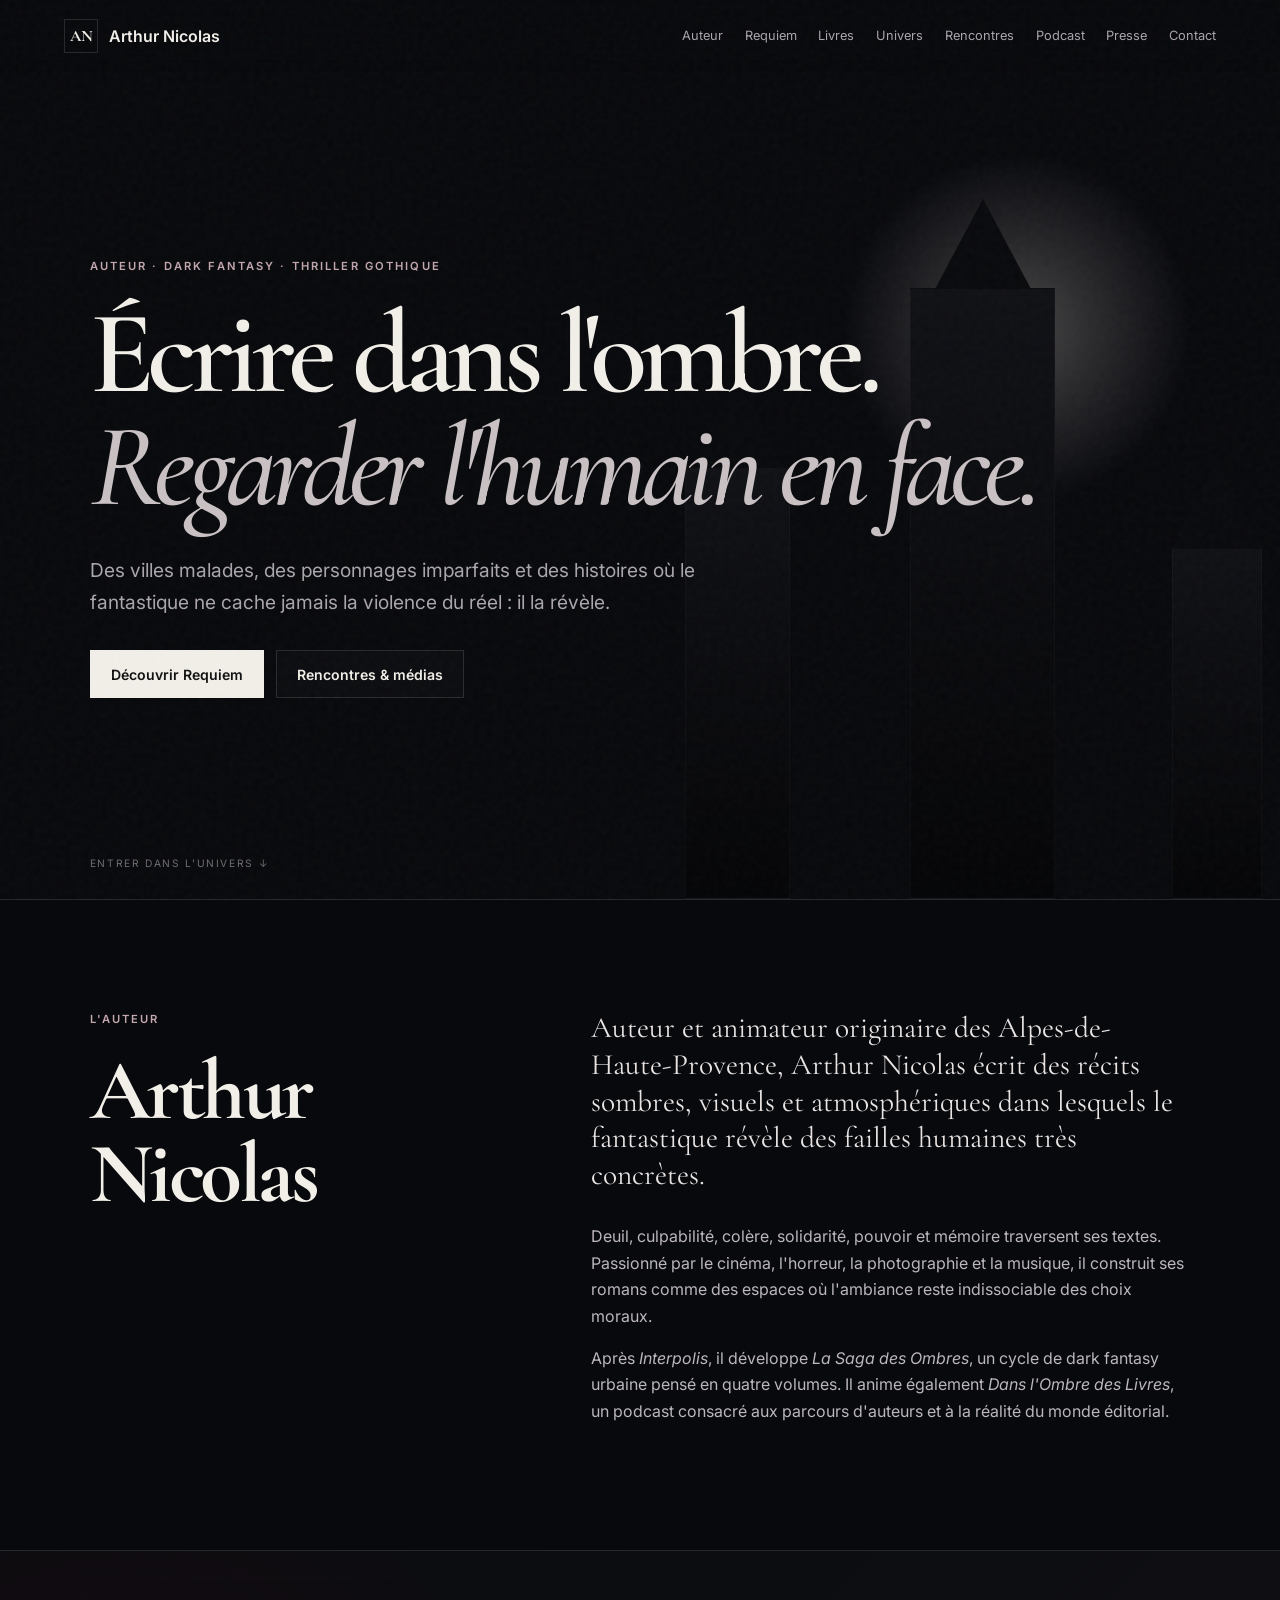
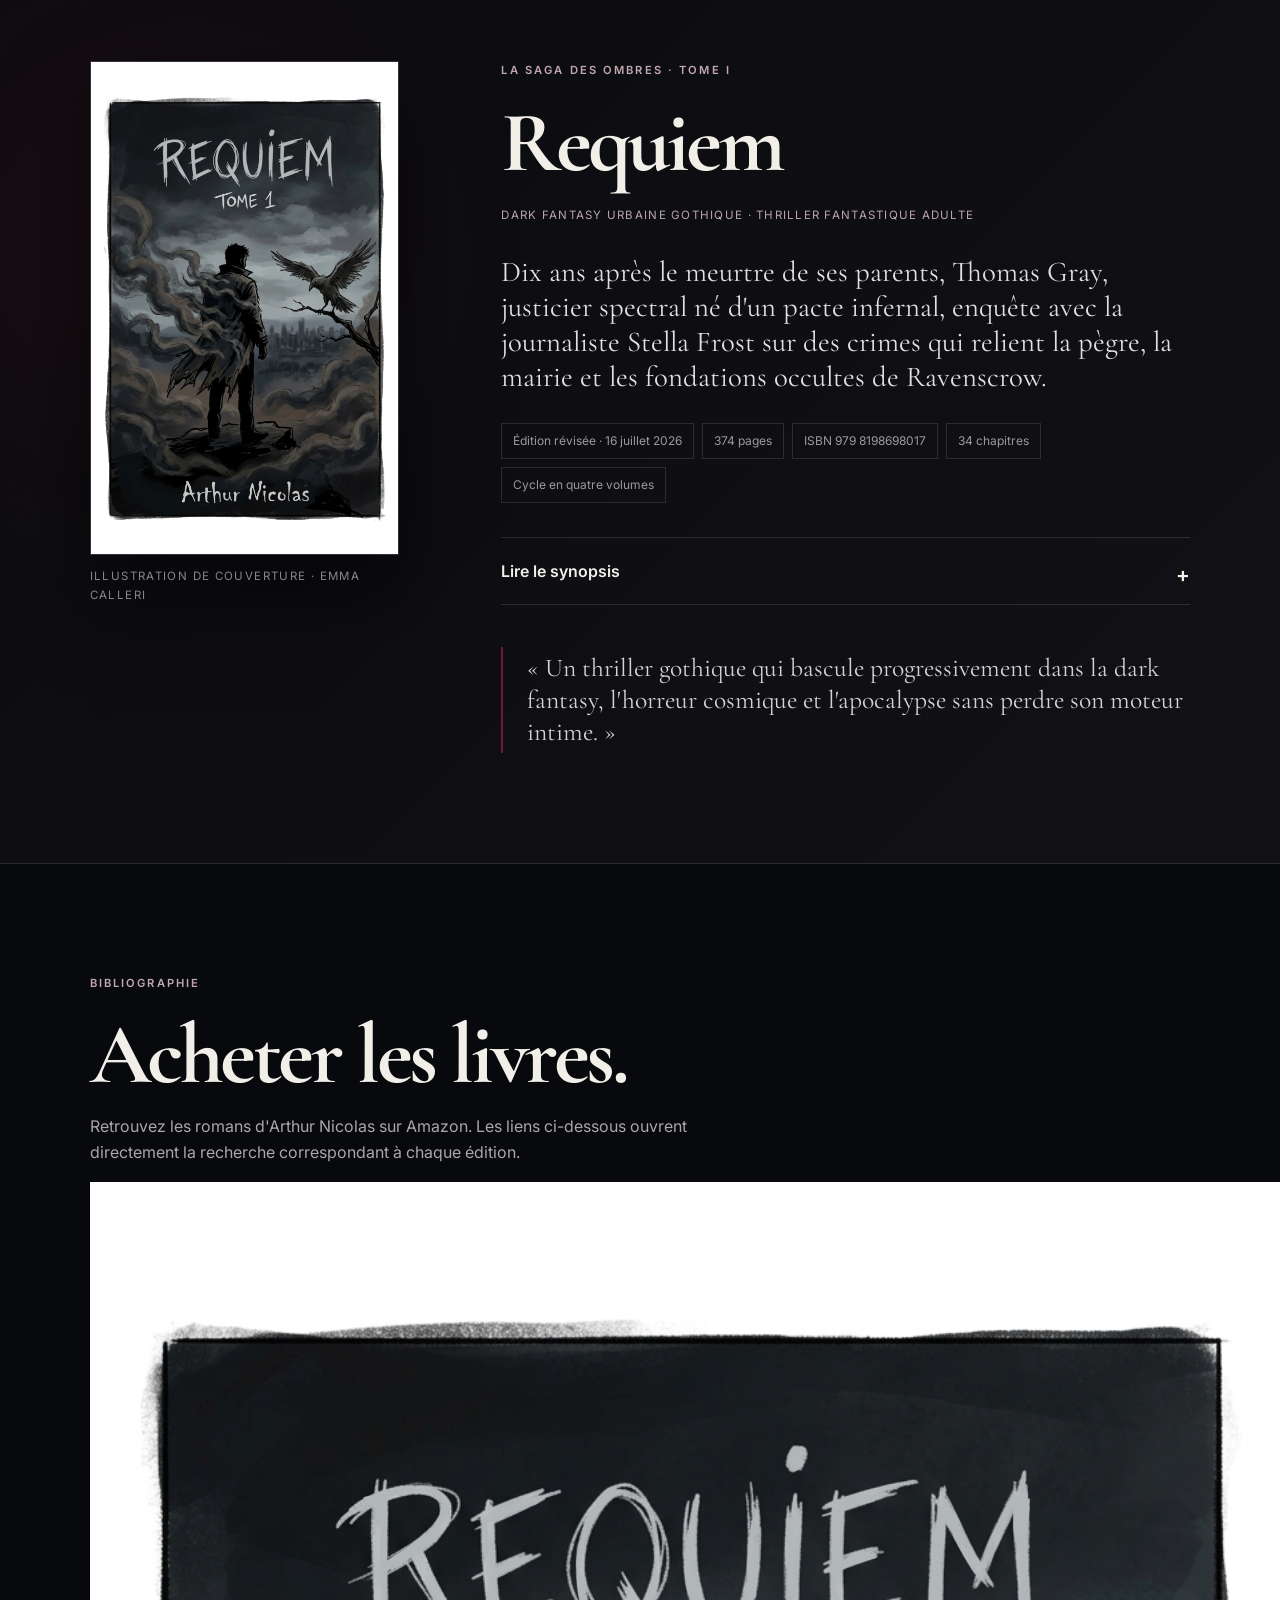
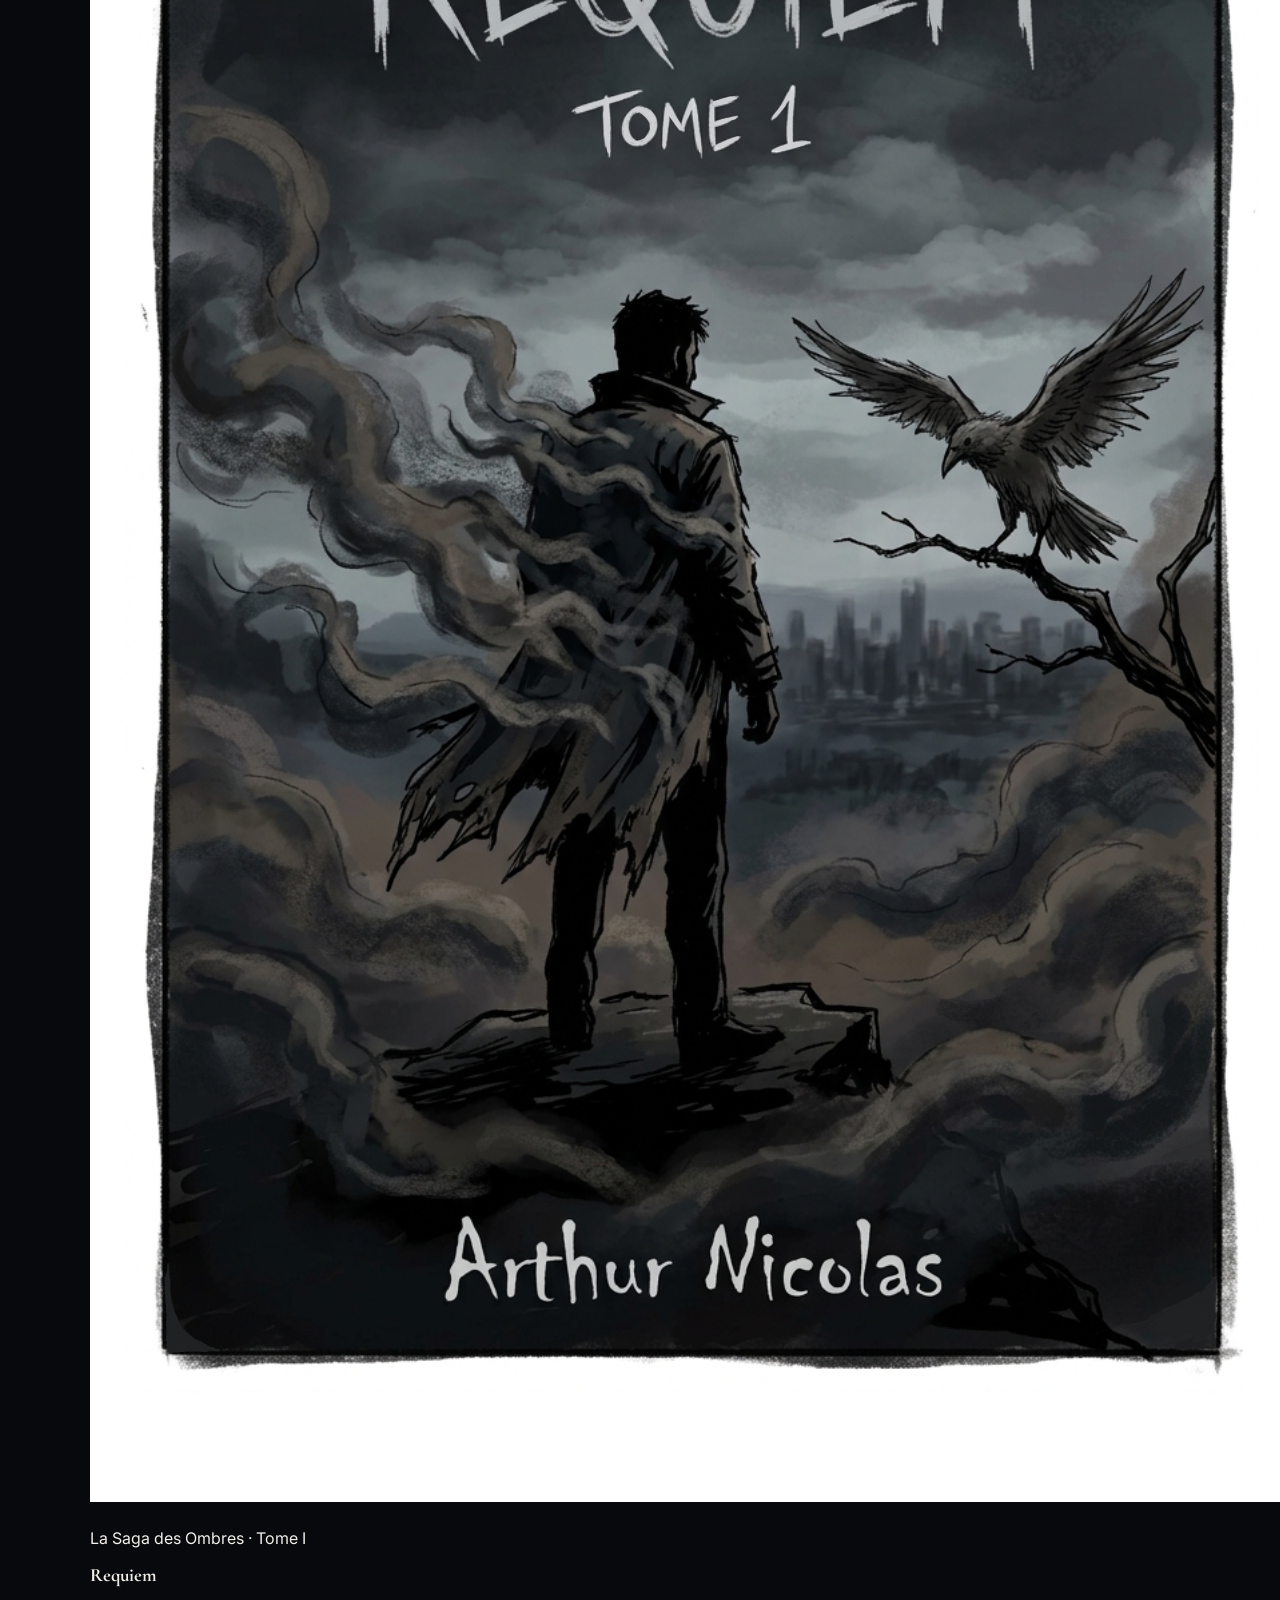
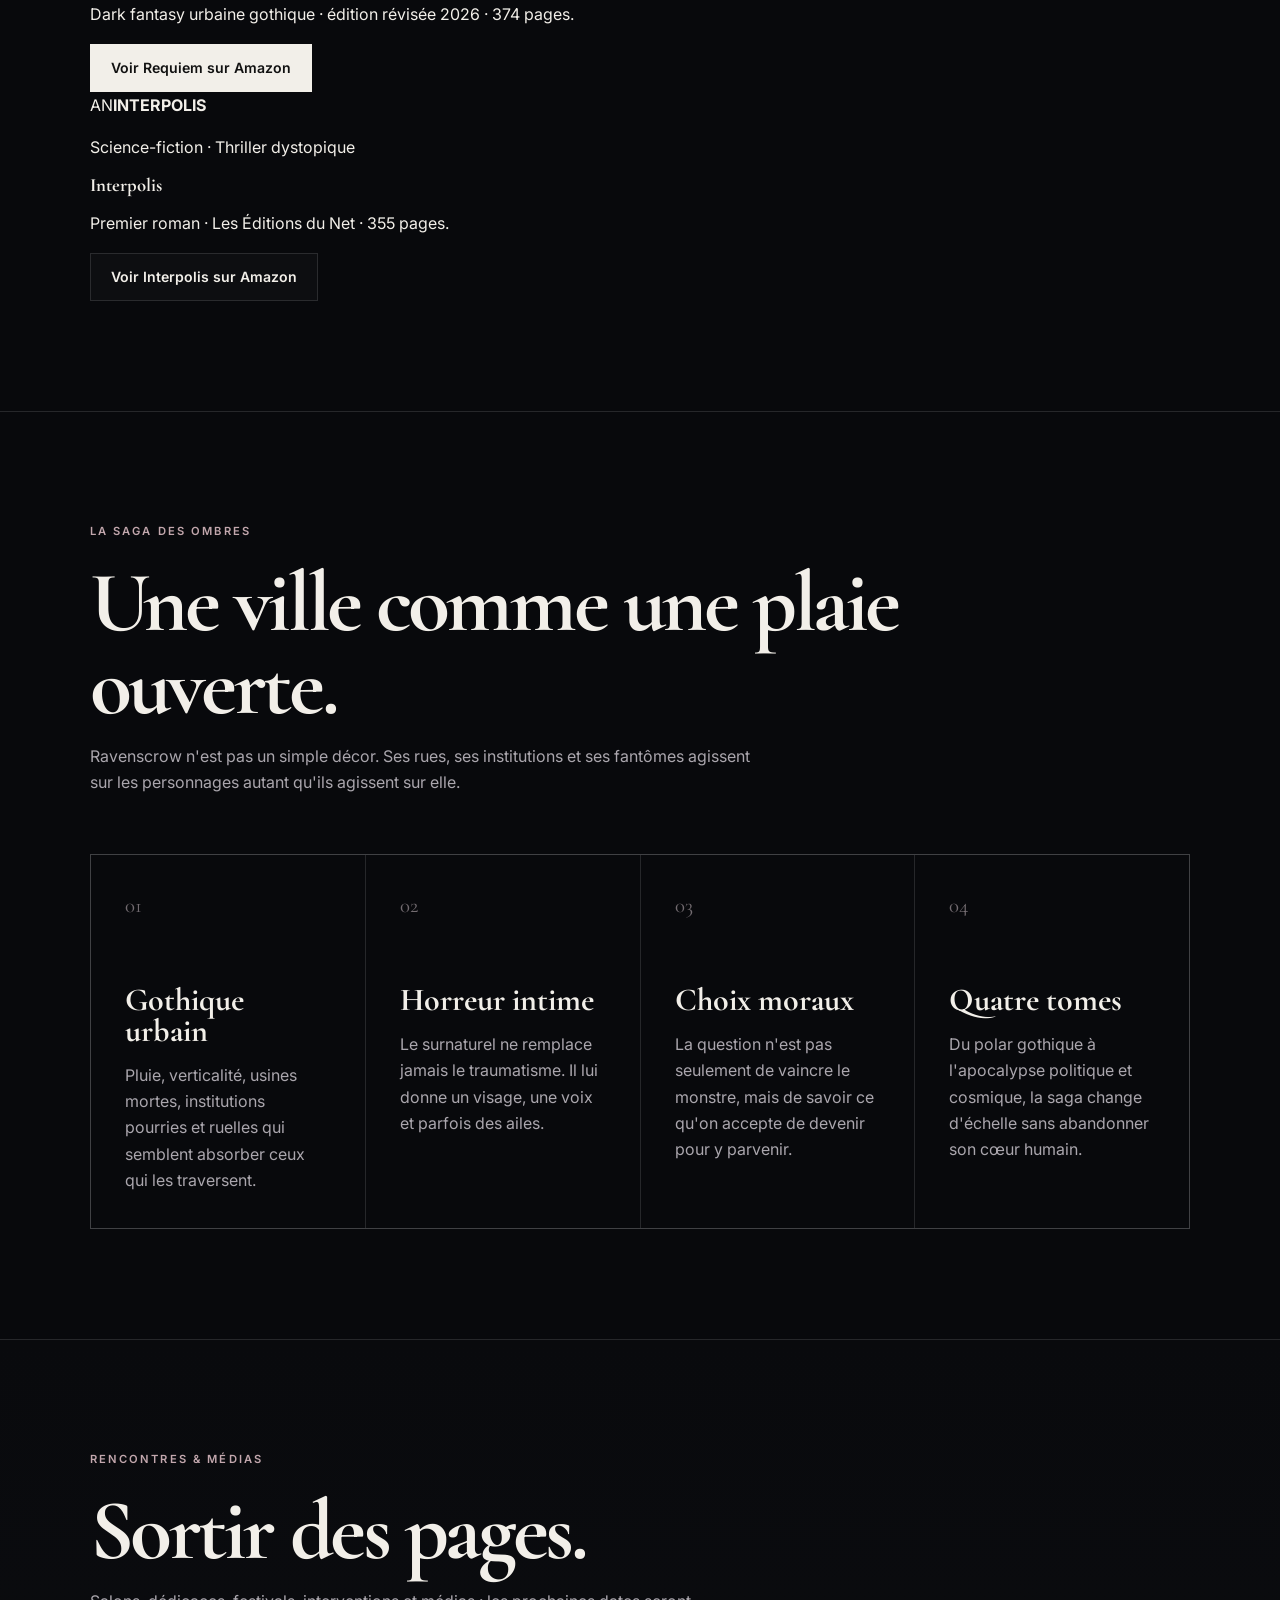
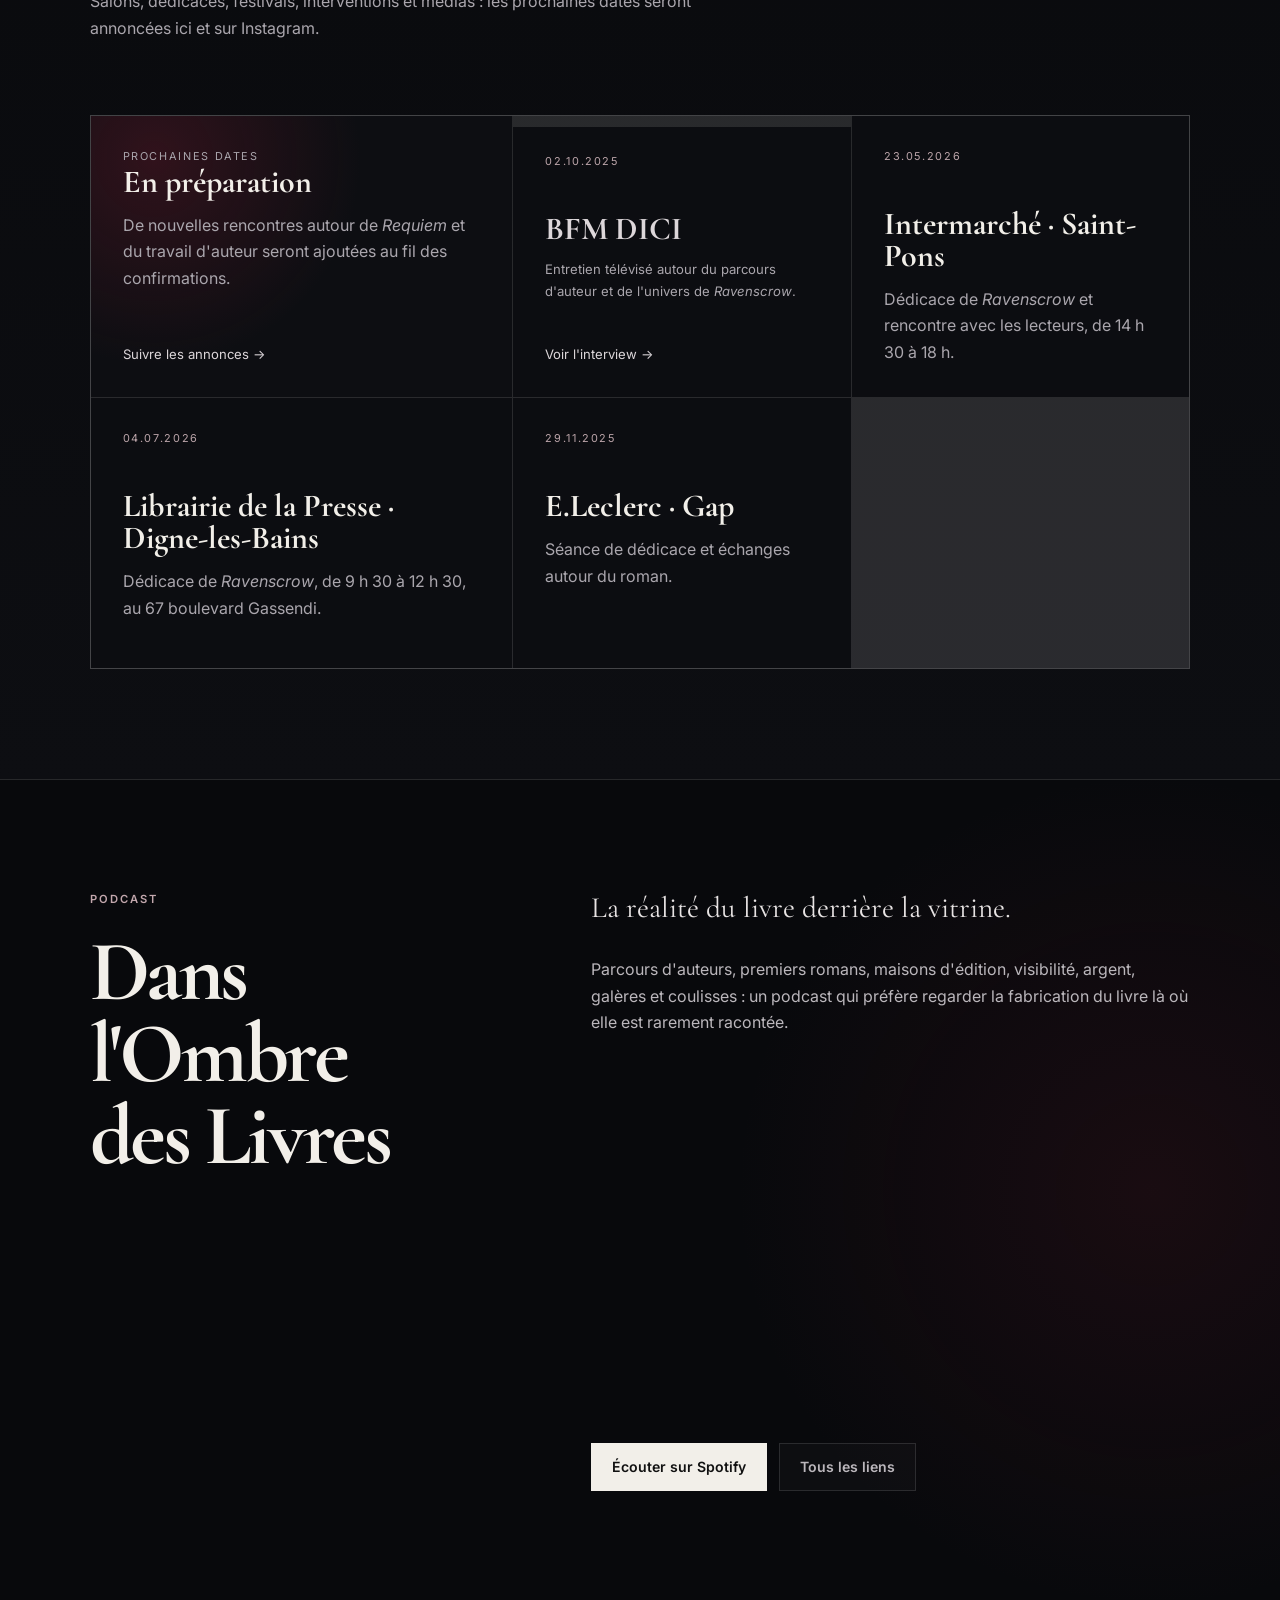
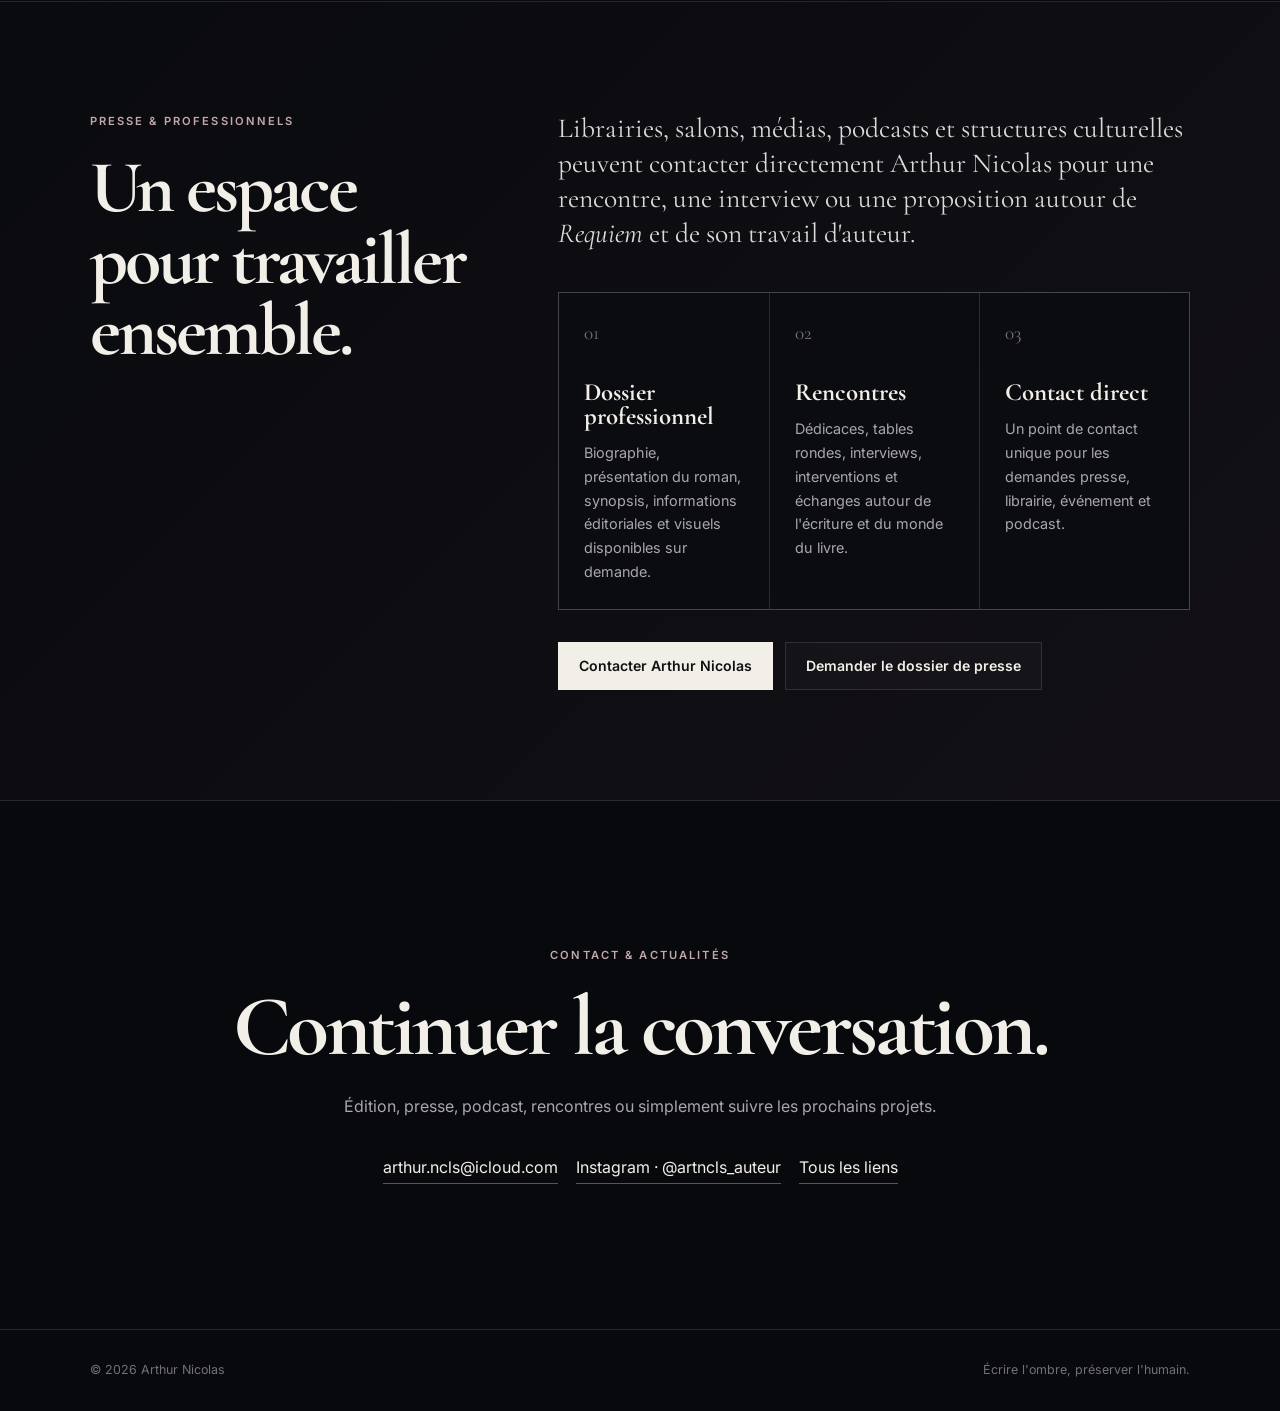
==== index.html @ f1b80be1 "Ajoute la boutique Amazon et le lecteur du podcast" ====
<!doctype html>
<html lang="fr">
<head>
  <meta charset="utf-8">
  <meta name="viewport" content="width=device-width,initial-scale=1">
  <meta name="theme-color" content="#08090c">
  <meta name="description" content="Site officiel d'Arthur Nicolas, auteur de dark fantasy urbaine et de thriller gothique. Découvrez Requiem, La Saga des Ombres, ses rencontres et le podcast Dans l'Ombre des Livres.">
  <meta name="author" content="Arthur Nicolas">
  <meta name="robots" content="index,follow">
  <link rel="canonical" href="https://arthurncls.github.io/">
  <meta property="og:locale" content="fr_FR">
  <meta property="og:type" content="website">
  <meta property="og:title" content="Arthur Nicolas — Auteur">
  <meta property="og:description" content="Dark fantasy urbaine, thriller gothique, Requiem et Dans l'Ombre des Livres.">
  <meta property="og:url" content="https://arthurncls.github.io/">
  <meta property="og:image" content="https://arthurncls.github.io/assets/requiem-cover.jpg">
  <meta property="og:image:alt" content="Couverture de Requiem d'Arthur Nicolas, illustrée par Emma Calleri">
  <meta name="twitter:card" content="summary_large_image">
  <meta name="twitter:title" content="Arthur Nicolas — Auteur">
  <meta name="twitter:description" content="Dark fantasy urbaine, thriller gothique, Requiem et Dans l'Ombre des Livres.">
  <meta name="twitter:image" content="https://arthurncls.github.io/assets/requiem-cover.jpg">
  <title>Arthur Nicolas — Auteur</title>
  <link rel="icon" href="favicon.svg" type="image/svg+xml">
  <link rel="preconnect" href="https://fonts.googleapis.com">
  <link rel="preconnect" href="https://fonts.gstatic.com" crossorigin>
  <link href="https://fonts.googleapis.com/css2?family=Cormorant+Garamond:wght@500;600;700&family=Inter:wght@400;500;600&display=swap" rel="stylesheet">
  <link rel="stylesheet" href="styles.css">
  <script type="application/ld+json">
  {
    "@context": "https://schema.org",
    "@graph": [
      {
        "@type": "Person",
        "@id": "https://arthurncls.github.io/#arthur-nicolas",
        "name": "Arthur Nicolas",
        "url": "https://arthurncls.github.io/",
        "jobTitle": "Auteur",
        "sameAs": [
          "https://instagram.com/artncls_auteur",
          "https://linktr.ee/artncls_auteur"
        ]
      },
      {
        "@type": "Book",
        "name": "Requiem",
        "alternateName": "La Saga des Ombres — Tome I",
        "isbn": "9798198698017",
        "datePublished": "2026-07-16",
        "inLanguage": "fr",
        "numberOfPages": 374,
        "genre": ["Dark fantasy urbaine gothique", "Thriller fantastique", "Horreur gothique"],
        "author": {"@id": "https://arthurncls.github.io/#arthur-nicolas"},
        "image": "https://arthurncls.github.io/assets/requiem-cover.jpg"
      },
      {
        "@type": "PodcastSeries",
        "name": "Dans l'Ombre des Livres",
        "url": "https://open.spotify.com/show/033r9RLPAxfJIBCkVPx3eZ",
        "author": {"@id": "https://arthurncls.github.io/#arthur-nicolas"}
      }
    ]
  }
  </script>
</head>
<body>
  <div class="grain" aria-hidden="true"></div>
  <header class="site-header">
    <a class="brand" href="#accueil"><span class="monogram">AN</span><span>Arthur Nicolas</span></a>
    <button class="menu-button" type="button" aria-expanded="false" aria-controls="main-nav">Menu</button>
    <nav id="main-nav" class="nav" aria-label="Navigation principale">
      <a href="#auteur">Auteur</a>
      <a href="#requiem">Requiem</a>
      <a href="#livres">Livres</a>
      <a href="#univers">Univers</a>
      <a href="#rencontres">Rencontres</a>
      <a href="#podcast">Podcast</a>
      <a href="#presse">Presse</a>
      <a href="#contact">Contact</a>
    </nav>
  </header>

  <main>
    <section class="hero" id="accueil">
      <div class="hero-bg" aria-hidden="true"><span></span><span></span><span></span></div>
      <div class="hero-content">
        <p class="eyebrow">Auteur · Dark fantasy · Thriller gothique</p>
        <h1>Écrire dans l'ombre.<br><em>Regarder l'humain en face.</em></h1>
        <p class="lead">Des villes malades, des personnages imparfaits et des histoires où le fantastique ne cache jamais la violence du réel : il la révèle.</p>
        <div class="actions">
          <a class="button button-light" href="#requiem">Découvrir Requiem</a>
          <a class="button button-line" href="#rencontres">Rencontres & médias</a>
        </div>
      </div>
      <a class="scroll" href="#auteur">Entrer dans l'univers ↓</a>
    </section>

    <section class="section author" id="auteur">
      <div><p class="eyebrow">L'auteur</p><h2>Arthur<br>Nicolas</h2></div>
      <div class="copy">
        <p class="intro">Auteur et animateur originaire des Alpes-de-Haute-Provence, Arthur Nicolas écrit des récits sombres, visuels et atmosphériques dans lesquels le fantastique révèle des failles humaines très concrètes.</p>
        <p>Deuil, culpabilité, colère, solidarité, pouvoir et mémoire traversent ses textes. Passionné par le cinéma, l'horreur, la photographie et la musique, il construit ses romans comme des espaces où l'ambiance reste indissociable des choix moraux.</p>
        <p>Après <em>Interpolis</em>, il développe <em>La Saga des Ombres</em>, un cycle de dark fantasy urbaine pensé en quatre volumes. Il anime également <em>Dans l'Ombre des Livres</em>, un podcast consacré aux parcours d'auteurs et à la réalité du monde éditorial.</p>
      </div>
    </section>

    <section class="section requiem" id="requiem">
      <figure class="cover-wrap">
        <img src="assets/requiem-cover.jpg" alt="Couverture de Requiem, tome 1, d’Arthur Nicolas, illustrée par Emma Calleri">
        <figcaption>Illustration de couverture · Emma Calleri</figcaption>
      </figure>
      <div class="book-copy">
        <p class="eyebrow">La Saga des Ombres · Tome I</p>
        <h2>Requiem</h2>
        <p class="meta">Dark fantasy urbaine gothique · Thriller fantastique adulte</p>
        <p class="logline">Dix ans après le meurtre de ses parents, Thomas Gray, justicier spectral né d'un pacte infernal, enquête avec la journaliste Stella Frost sur des crimes qui relient la pègre, la mairie et les fondations occultes de Ravenscrow.</p>
        <div class="facts">
          <span>Édition révisée · 16 juillet 2026</span>
          <span>374 pages</span>
          <span>ISBN 979 8198698017</span>
          <span>34 chapitres</span>
          <span>Cycle en quatre volumes</span>
        </div>
        <details class="synopsis">
          <summary>Lire le synopsis</summary>
          <div>
            <p>Ravenscrow est une métropole fictive des West Midlands où les flèches gothiques, les usines mortes, les quartiers pauvres et les palais municipaux coexistent sous une pluie presque permanente. Dix ans avant le début du roman, Thomas Gray découvre ses parents massacrés par Oblivion. Dévasté, il accepte un pacte avec Samaël et devient Requiem, une silhouette de fumée noire capable de traquer les criminels avec une violence surhumaine.</p>
            <p>En 2022, une série de meurtres rituels le ramène au cœur de la ville. La piste conduit à Silas Kane, seigneur du crime pratiquement intouchable, tandis que Stella Frost, journaliste au <em>Raven's Chronicles</em>, remonte la même conspiration par les archives, les témoins et les institutions. Leur alliance révèle bientôt que la pègre, la mairie et l'histoire même de Ravenscrow reposent sur une architecture occulte ancienne.</p>
            <p>À mesure que Thomas et Stella se rapprochent, le justicier découvre la possibilité d'une vie qui ne serait plus entièrement gouvernée par la vengeance. Mais la ville se referme autour d'eux : corruption politique, fanatisme, pactes infernaux et portes entre les mondes convergent vers un même piège.</p>
            <p>Lorsque Stella est enlevée pour servir de sacrifice, Thomas doit choisir ce que signifie réellement être Requiem. Pour la première fois, il n'utilise pas son pouvoir afin de venger les morts, mais pour sauver une vivante. La victoire qu'il arrache à Ravenscrow referme une porte… et en ouvre une autre, bien plus vaste.</p>
          </div>
        </details>
        <blockquote>« Un thriller gothique qui bascule progressivement dans la dark fantasy, l'horreur cosmique et l'apocalypse sans perdre son moteur intime. »</blockquote>
      </div>
    </section>

    <section class="section books" id="livres">
      <div class="section-head books-head">
        <p class="eyebrow">Bibliographie</p>
        <h2>Acheter les livres.</h2>
        <p>Retrouvez les romans d'Arthur Nicolas sur Amazon. Les liens ci-dessous ouvrent directement la recherche correspondant à chaque édition.</p>
      </div>
      <div class="bookstore-grid">
        <article class="store-card store-card-requiem">
          <div class="store-cover">
            <img src="assets/requiem-cover.jpg" alt="Couverture de Requiem d'Arthur Nicolas">
          </div>
          <div class="store-copy">
            <p class="store-kicker">La Saga des Ombres · Tome I</p>
            <h3>Requiem</h3>
            <p>Dark fantasy urbaine gothique · édition révisée 2026 · 374 pages.</p>
            <a class="button button-light" href="https://www.amazon.fr/s?k=Requiem+Arthur+Nicolas+B0H8Q5SGQV" target="_blank" rel="noreferrer sponsored">Voir Requiem sur Amazon</a>
          </div>
        </article>
        <article class="store-card store-card-interpolis">
          <div class="store-placeholder" aria-hidden="true"><span>AN</span><strong>INTERPOLIS</strong></div>
          <div class="store-copy">
            <p class="store-kicker">Science-fiction · Thriller dystopique</p>
            <h3>Interpolis</h3>
            <p>Premier roman · Les Éditions du Net · 355 pages.</p>
            <a class="button button-line" href="https://www.amazon.fr/s?k=Interpolis+Arthur+Nicolas+9782312152530" target="_blank" rel="noreferrer sponsored">Voir Interpolis sur Amazon</a>
          </div>
        </article>
      </div>
    </section>

    <section class="section universe" id="univers">
      <div class="section-head">
        <p class="eyebrow">La Saga des Ombres</p>
        <h2>Une ville comme une plaie ouverte.</h2>
        <p>Ravenscrow n'est pas un simple décor. Ses rues, ses institutions et ses fantômes agissent sur les personnages autant qu'ils agissent sur elle.</p>
      </div>
      <div class="grid">
        <article><span>01</span><h3>Gothique urbain</h3><p>Pluie, verticalité, usines mortes, institutions pourries et ruelles qui semblent absorber ceux qui les traversent.</p></article>
        <article><span>02</span><h3>Horreur intime</h3><p>Le surnaturel ne remplace jamais le traumatisme. Il lui donne un visage, une voix et parfois des ailes.</p></article>
        <article><span>03</span><h3>Choix moraux</h3><p>La question n'est pas seulement de vaincre le monstre, mais de savoir ce qu'on accepte de devenir pour y parvenir.</p></article>
        <article><span>04</span><h3>Quatre tomes</h3><p>Du polar gothique à l'apocalypse politique et cosmique, la saga change d'échelle sans abandonner son cœur humain.</p></article>
      </div>
    </section>

    <section class="section encounters" id="rencontres">
      <div class="section-head encounter-head">
        <p class="eyebrow">Rencontres & médias</p>
        <h2>Sortir des pages.</h2>
        <p>Salons, dédicaces, festivals, interventions et médias : les prochaines dates seront annoncées ici et sur Instagram.</p>
      </div>
      <div class="timeline">
        <article class="timeline-featured">
          <p class="timeline-kicker">Prochaines dates</p>
          <h3>En préparation</h3>
          <p>De nouvelles rencontres autour de <em>Requiem</em> et du travail d'auteur seront ajoutées au fil des confirmations.</p>
          <a href="https://instagram.com/artncls_auteur" target="_blank" rel="noreferrer">Suivre les annonces →</a>
        </article>
        <a class="timeline-card timeline-link" href="https://www.dailymotion.com/video/x9rkasw" target="_blank" rel="noreferrer" aria-label="Voir l'interview BFM DICI sur Dailymotion">
          <time datetime="2025-10-02">02.10.2025</time>
          <h3>BFM DICI</h3>
          <p>Entretien télévisé autour du parcours d'auteur et de l'univers de <em>Ravenscrow</em>.</p>
          <span class="watch-link">Voir l'interview →</span>
        </a>
        <article>
          <time datetime="2026-05-23">23.05.2026</time>
          <h3>Intermarché · Saint-Pons</h3>
          <p>Dédicace de <em>Ravenscrow</em> et rencontre avec les lecteurs, de 14 h 30 à 18 h.</p>
        </article>
        <article>
          <time datetime="2026-07-04">04.07.2026</time>
          <h3>Librairie de la Presse · Digne-les-Bains</h3>
          <p>Dédicace de <em>Ravenscrow</em>, de 9 h 30 à 12 h 30, au 67 boulevard Gassendi.</p>
        </article>
        <article>
          <time datetime="2025-11-29">29.11.2025</time>
          <h3>E.Leclerc · Gap</h3>
          <p>Séance de dédicace et échanges autour du roman.</p>
        </article>
      </div>
    </section>

    <section class="section podcast" id="podcast">
      <div><p class="eyebrow">Podcast</p><h2>Dans l'Ombre<br>des Livres</h2></div>
      <div class="copy">
        <p class="intro">La réalité du livre derrière la vitrine.</p>
        <p>Parcours d'auteurs, premiers romans, maisons d'édition, visibilité, argent, galères et coulisses : un podcast qui préfère regarder la fabrication du livre là où elle est rarement racontée.</p>
        <div class="podcast-player">
          <iframe
            src="https://open.spotify.com/embed/show/033r9RLPAxfJIBCkVPx3eZ?utm_source=generator&theme=0"
            title="Dans l'Ombre des Livres sur Spotify"
            width="100%"
            height="352"
            frameborder="0"
            allowfullscreen=""
            allow="autoplay; clipboard-write; encrypted-media; fullscreen; picture-in-picture"
            loading="lazy"></iframe>
        </div>
        <div class="actions">
          <a class="button button-light" href="https://open.spotify.com/show/033r9RLPAxfJIBCkVPx3eZ" target="_blank" rel="noreferrer">Écouter sur Spotify</a>
          <a class="button button-line" href="https://linktr.ee/artncls_auteur" target="_blank" rel="noreferrer">Tous les liens</a>
        </div>
      </div>
    </section>

    <section class="section press" id="presse">
      <div class="press-title">
        <p class="eyebrow">Presse & professionnels</p>
        <h2>Un espace pour travailler ensemble.</h2>
      </div>
      <div class="press-panel">
        <p class="press-intro">Librairies, salons, médias, podcasts et structures culturelles peuvent contacter directement Arthur Nicolas pour une rencontre, une interview ou une proposition autour de <em>Requiem</em> et de son travail d'auteur.</p>
        <div class="press-grid">
          <div><span>01</span><h3>Dossier professionnel</h3><p>Biographie, présentation du roman, synopsis, informations éditoriales et visuels disponibles sur demande.</p></div>
          <div><span>02</span><h3>Rencontres</h3><p>Dédicaces, tables rondes, interviews, interventions et échanges autour de l'écriture et du monde du livre.</p></div>
          <div><span>03</span><h3>Contact direct</h3><p>Un point de contact unique pour les demandes presse, librairie, événement et podcast.</p></div>
        </div>
        <div class="actions">
          <a class="button button-light" href="mailto:arthur.ncls@icloud.com?subject=Demande%20professionnelle%20-%20Arthur%20Nicolas">Contacter Arthur Nicolas</a>
          <a class="button button-line" href="mailto:arthur.ncls@icloud.com?subject=Demande%20de%20dossier%20de%20presse%20-%20Requiem">Demander le dossier de presse</a>
        </div>
      </div>
    </section>

    <section class="section contact" id="contact">
      <p class="eyebrow">Contact & actualités</p>
      <h2>Continuer la conversation.</h2>
      <p>Édition, presse, podcast, rencontres ou simplement suivre les prochains projets.</p>
      <div class="contact-links">
        <a href="mailto:arthur.ncls@icloud.com">arthur.ncls@icloud.com</a>
        <a href="https://instagram.com/artncls_auteur" target="_blank" rel="noreferrer">Instagram · @artncls_auteur</a>
        <a href="https://linktr.ee/artncls_auteur" target="_blank" rel="noreferrer">Tous les liens</a>
      </div>
    </section>
  </main>

  <footer>
    <span>© <span id="year"></span> Arthur Nicolas</span>
    <span>Écrire l'ombre, préserver l'humain.</span>
  </footer>
  <script src="script.js"></script>
</body>
</html>
---- styles.css ----
:root{--bg:#08090c;--panel:#0c0d11;--text:#f2efe9;--muted:#aaa6ad;--line:rgba(255,255,255,.12);--wine:#721a2d;--serif:"Cormorant Garamond",Georgia,serif;--sans:"Inter",system-ui,sans-serif}
*{box-sizing:border-box}
html{scroll-behavior:smooth}
body{margin:0;background:var(--bg);color:var(--text);font-family:var(--sans);line-height:1.65;overflow-x:hidden}
.grain{position:fixed;inset:0;pointer-events:none;z-index:100;opacity:.14;background-image:url("data:image/svg+xml,%3Csvg viewBox='0 0 180 180' xmlns='http://www.w3.org/2000/svg'%3E%3Cfilter id='n'%3E%3CfeTurbulence type='fractalNoise' baseFrequency='.82' numOctaves='3' stitchTiles='stitch'/%3E%3C/filter%3E%3Crect width='100%25' height='100%25' filter='url(%23n)' opacity='.23'/%3E%3C/svg%3E")}
a{color:inherit}
.site-header{position:fixed;inset:0 0 auto;height:72px;padding:0 clamp(20px,5vw,76px);display:flex;align-items:center;justify-content:space-between;z-index:90;background:linear-gradient(180deg,rgba(8,9,12,.94),rgba(8,9,12,.58),transparent);backdrop-filter:blur(8px)}
.brand{display:flex;align-items:center;gap:11px;text-decoration:none;font-weight:600;white-space:nowrap}
.monogram{width:34px;height:34px;border:1px solid var(--line);display:grid;place-items:center;font-family:var(--serif);font-weight:700}
.nav{display:flex;gap:clamp(13px,1.7vw,24px)}
.nav a{text-decoration:none;color:var(--muted);font-size:.8rem;transition:.2s;white-space:nowrap}
.nav a:hover{color:var(--text)}
.menu-button{display:none;border:1px solid var(--line);background:#0c0d11;color:var(--text);padding:8px 12px}
.hero{min-height:100svh;padding:130px clamp(24px,7vw,112px) 74px;display:flex;align-items:center;position:relative;overflow:hidden;border-bottom:1px solid var(--line)}
.hero-content{position:relative;z-index:3;max-width:980px}
.eyebrow{text-transform:uppercase;letter-spacing:.19em;font-size:.7rem;font-weight:600;color:#c2a7ad;margin:0 0 22px}
h1,h2,h3{font-family:var(--serif);margin:0;line-height:.96}
h1{font-size:clamp(4rem,9.2vw,9.5rem);font-weight:600;letter-spacing:-.055em}
h1 em{font-weight:500;color:#c9c1c3}
.lead{max-width:680px;color:var(--muted);font-size:clamp(1rem,1.5vw,1.25rem);margin:32px 0 0}
.actions{display:flex;gap:12px;flex-wrap:wrap;margin-top:32px}
.button{display:inline-flex;min-height:48px;align-items:center;justify-content:center;padding:0 20px;border:1px solid var(--line);text-decoration:none;font-weight:600;font-size:.88rem;transition:.2s}
.button:hover{transform:translateY(-2px);border-color:rgba(255,255,255,.34)}
.button-light{background:var(--text);color:#111;border-color:var(--text)}
.button-line{background:rgba(255,255,255,.02)}
.hero-bg{position:absolute;right:-3%;top:0;width:55%;height:100%;opacity:.62}
.hero-bg:before{content:"";position:absolute;width:350px;height:350px;border-radius:50%;right:18%;top:17%;background:radial-gradient(circle,#d0ccc4 0 3%,#777274 31%,#27262c 60%,transparent 71%);opacity:.5}
.hero-bg span{position:absolute;bottom:0;background:linear-gradient(#15161b,#030304);border:1px solid rgba(255,255,255,.04)}
.hero-bg span:before{content:"";position:absolute;left:50%;top:-90px;transform:translateX(-50%);border-left:48px solid transparent;border-right:48px solid transparent;border-bottom:90px solid #0a0b0e}
.hero-bg span:nth-child(1){height:48%;width:105px;left:10%}
.hero-bg span:nth-child(2){height:68%;width:145px;left:42%}
.hero-bg span:nth-child(3){height:39%;width:90px;right:8%}
.scroll{position:absolute;left:clamp(24px,7vw,112px);bottom:27px;text-decoration:none;color:#6f6d72;text-transform:uppercase;letter-spacing:.16em;font-size:.64rem}
.section{padding:110px clamp(24px,7vw,112px);border-bottom:1px solid var(--line);scroll-margin-top:70px}
.author,.podcast{display:grid;grid-template-columns:.8fr 1.2fr;gap:8vw}
.section h2{font-size:clamp(3.2rem,6.7vw,7rem);letter-spacing:-.04em}
.copy{max-width:780px;color:#bbb7bc}
.copy .intro{font-family:var(--serif);font-size:clamp(1.55rem,2.3vw,2.2rem);line-height:1.25;color:#e7e3e3;margin-top:0}
.requiem{display:grid;grid-template-columns:minmax(280px,.62fr) minmax(0,1.38fr);gap:8vw;align-items:start;background:radial-gradient(circle at 10% 30%,rgba(114,26,45,.14),transparent 30%),linear-gradient(135deg,#0a0b0f,#111116)}
.cover-wrap{margin:0;position:sticky;top:106px;max-width:460px}
.cover-wrap img{display:block;width:100%;box-shadow:0 40px 80px rgba(0,0,0,.6);border:1px solid rgba(255,255,255,.15)}
.cover-wrap figcaption{margin-top:12px;color:#89858c;font-size:.72rem;text-transform:uppercase;letter-spacing:.12em}
.meta{text-transform:uppercase;letter-spacing:.11em;font-size:.72rem;color:#bca5aa;margin:22px 0}
.logline{font-family:var(--serif);font-size:clamp(1.45rem,2.25vw,2.25rem);line-height:1.22;color:#e3dfe1;max-width:900px}
.facts{display:flex;gap:8px;flex-wrap:wrap;margin:26px 0 34px}
.facts span{border:1px solid var(--line);padding:7px 11px;color:#9d98a0;font-size:.75rem}
.synopsis{border-top:1px solid var(--line);border-bottom:1px solid var(--line);padding:20px 0}
.synopsis summary{cursor:pointer;list-style:none;font-weight:600}
.synopsis summary::-webkit-details-marker{display:none}
.synopsis summary:after{content:"+";float:right;font-size:1.3rem}
.synopsis[open] summary:after{content:"–"}
.synopsis div{padding-top:12px;color:#b6b2b8;max-width:850px}
.book-copy blockquote{margin:42px 0 0;padding:5px 0 5px 24px;border-left:2px solid var(--wine);font-family:var(--serif);font-size:clamp(1.35rem,2vw,1.9rem);line-height:1.25;color:#d7d2d4}
.section-head{max-width:980px}
.section-head>p:last-child{max-width:680px;color:var(--muted)}
.grid{margin-top:58px;display:grid;grid-template-columns:repeat(4,1fr);gap:1px;background:var(--line);border:1px solid var(--line)}
.grid article{background:var(--bg);padding:34px;min-height:280px}
.grid article>span{font-family:var(--serif);font-size:1.3rem;color:#736c71}
.grid h3{font-size:2rem;margin:62px 0 15px}
.grid p{margin:0;color:var(--muted)}
.encounters{background:linear-gradient(180deg,#090a0d,#0d0e12)}
.encounter-head{display:grid;grid-template-columns:1fr;gap:0}
.timeline{margin-top:58px;display:grid;grid-template-columns:1.25fr repeat(2,1fr);border:1px solid var(--line);background:var(--line);gap:1px}
.timeline article,.timeline-card{background:var(--panel);padding:32px;min-height:270px;display:flex;flex-direction:column}.timeline-card{text-decoration:none}.timeline-link{transition:.2s}.timeline-link:hover{background:#121319}.timeline-link:hover h3{color:#fff}
.timeline .timeline-featured{background:radial-gradient(circle at 15% 15%,rgba(114,26,45,.35),transparent 48%),#0d0e12}
.timeline time,.timeline-kicker{font-size:.68rem;text-transform:uppercase;letter-spacing:.15em;color:#bca5aa;margin:0 0 42px}
.timeline h3{font-size:2rem;line-height:1;margin-bottom:14px}
.timeline p{color:var(--muted);margin:0}
.timeline a{margin-top:auto;padding-top:26px;text-decoration:none;font-size:.82rem;color:#ddd7da}.timeline-card .watch-link{margin-top:auto;padding-top:26px;font-size:.82rem;color:#ddd7da}
.podcast{background:radial-gradient(circle at 90% 50%,rgba(114,26,45,.16),transparent 34%)}
.press{display:grid;grid-template-columns:.75fr 1.25fr;gap:7vw;background:linear-gradient(135deg,#0a0b0f,#121014)}
.press-title h2{font-size:clamp(3rem,5.8vw,6.3rem)}
.press-panel{max-width:900px}
.press-intro{font-family:var(--serif);font-size:clamp(1.35rem,2.15vw,2rem);line-height:1.27;color:#ddd8da;margin:0 0 40px}
.press-grid{display:grid;grid-template-columns:repeat(3,1fr);gap:1px;background:var(--line);border:1px solid var(--line)}
.press-grid>div{background:#0b0c10;padding:25px}
.press-grid span{font-family:var(--serif);font-size:1.2rem;color:#786f74}
.press-grid h3{font-size:1.55rem;margin:32px 0 12px}
.press-grid p{font-size:.9rem;color:var(--muted);margin:0}
.contact{text-align:center;padding-top:145px;padding-bottom:145px}
.contact h2{max-width:1000px;margin:auto}
.contact>p:not(.eyebrow){color:var(--muted);max-width:650px;margin:25px auto}
.contact-links{display:flex;gap:18px;justify-content:center;flex-wrap:wrap;margin-top:34px}
.contact-links a{text-decoration:none;border-bottom:1px solid #57545a;padding-bottom:3px}
footer{display:flex;justify-content:space-between;gap:24px;padding:30px clamp(24px,7vw,112px);font-size:.78rem;color:#737078}
@media(max-width:1100px){.nav{gap:12px}.nav a{font-size:.74rem}}
@media(max-width:980px){
  .nav{display:none;position:absolute;top:62px;left:20px;right:20px;background:#0c0d11;border:1px solid var(--line);padding:20px;flex-direction:column}
  .nav.open{display:flex}
  .menu-button{display:block}
  .hero-bg{width:74%;right:-28%;opacity:.38}
  .author,.requiem,.podcast,.press{grid-template-columns:1fr}
  .cover-wrap{position:relative;top:auto;max-width:340px}
  .grid{grid-template-columns:repeat(2,1fr)}
  .timeline{grid-template-columns:repeat(2,1fr)}
}
@media(max-width:700px){.press-grid{grid-template-columns:1fr}}
@media(max-width:640px){
  .site-header{height:64px}
  .hero{padding-left:20px;padding-right:20px}
  h1{font-size:clamp(3.4rem,17vw,5.2rem)}
  .section{padding:82px 20px}
  .section h2{font-size:clamp(3rem,15vw,4.8rem)}
  .grid,.timeline{grid-template-columns:1fr}
  .grid article{min-height:220px}
  .grid h3{margin-top:42px}
  .timeline article{min-height:220px}
  footer{padding:25px 20px;flex-direction:column}
}
@media(prefers-reduced-motion:reduce){html{scroll-behavior:auto}.button{transition:none}}
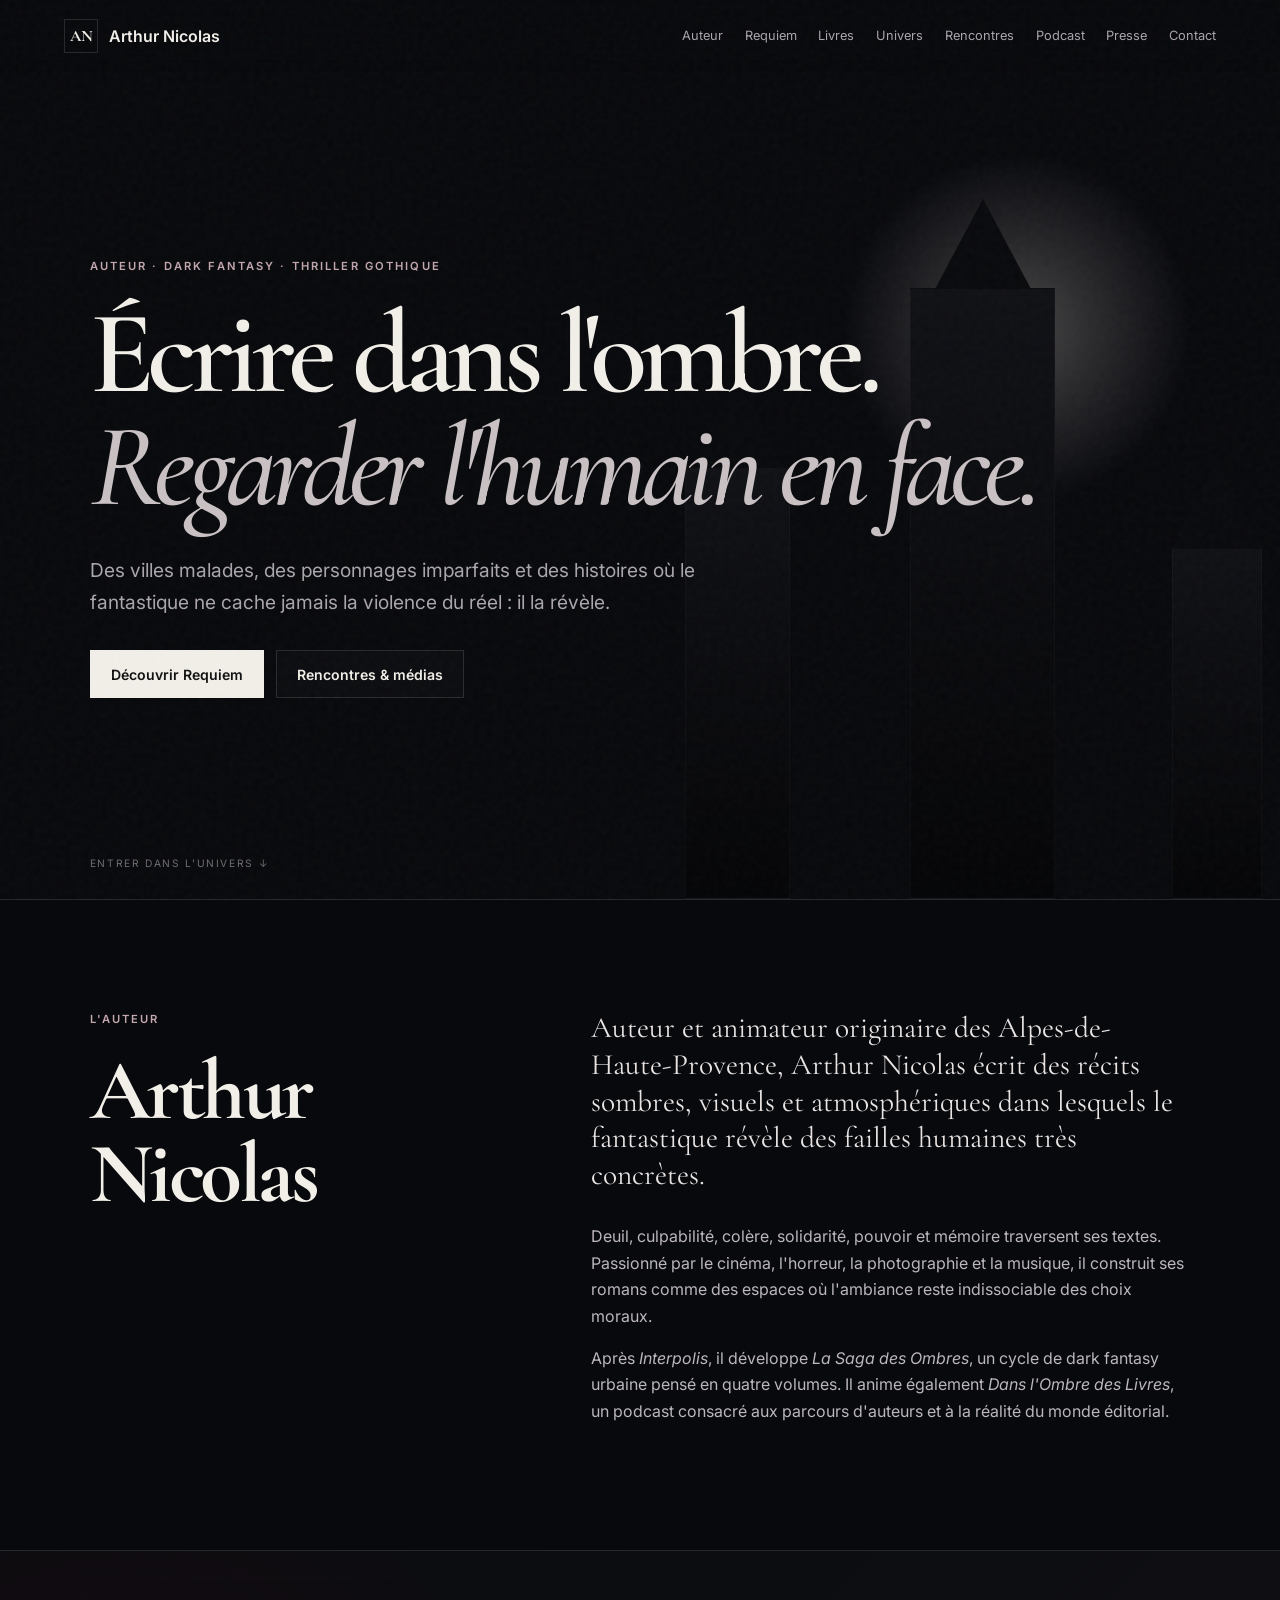
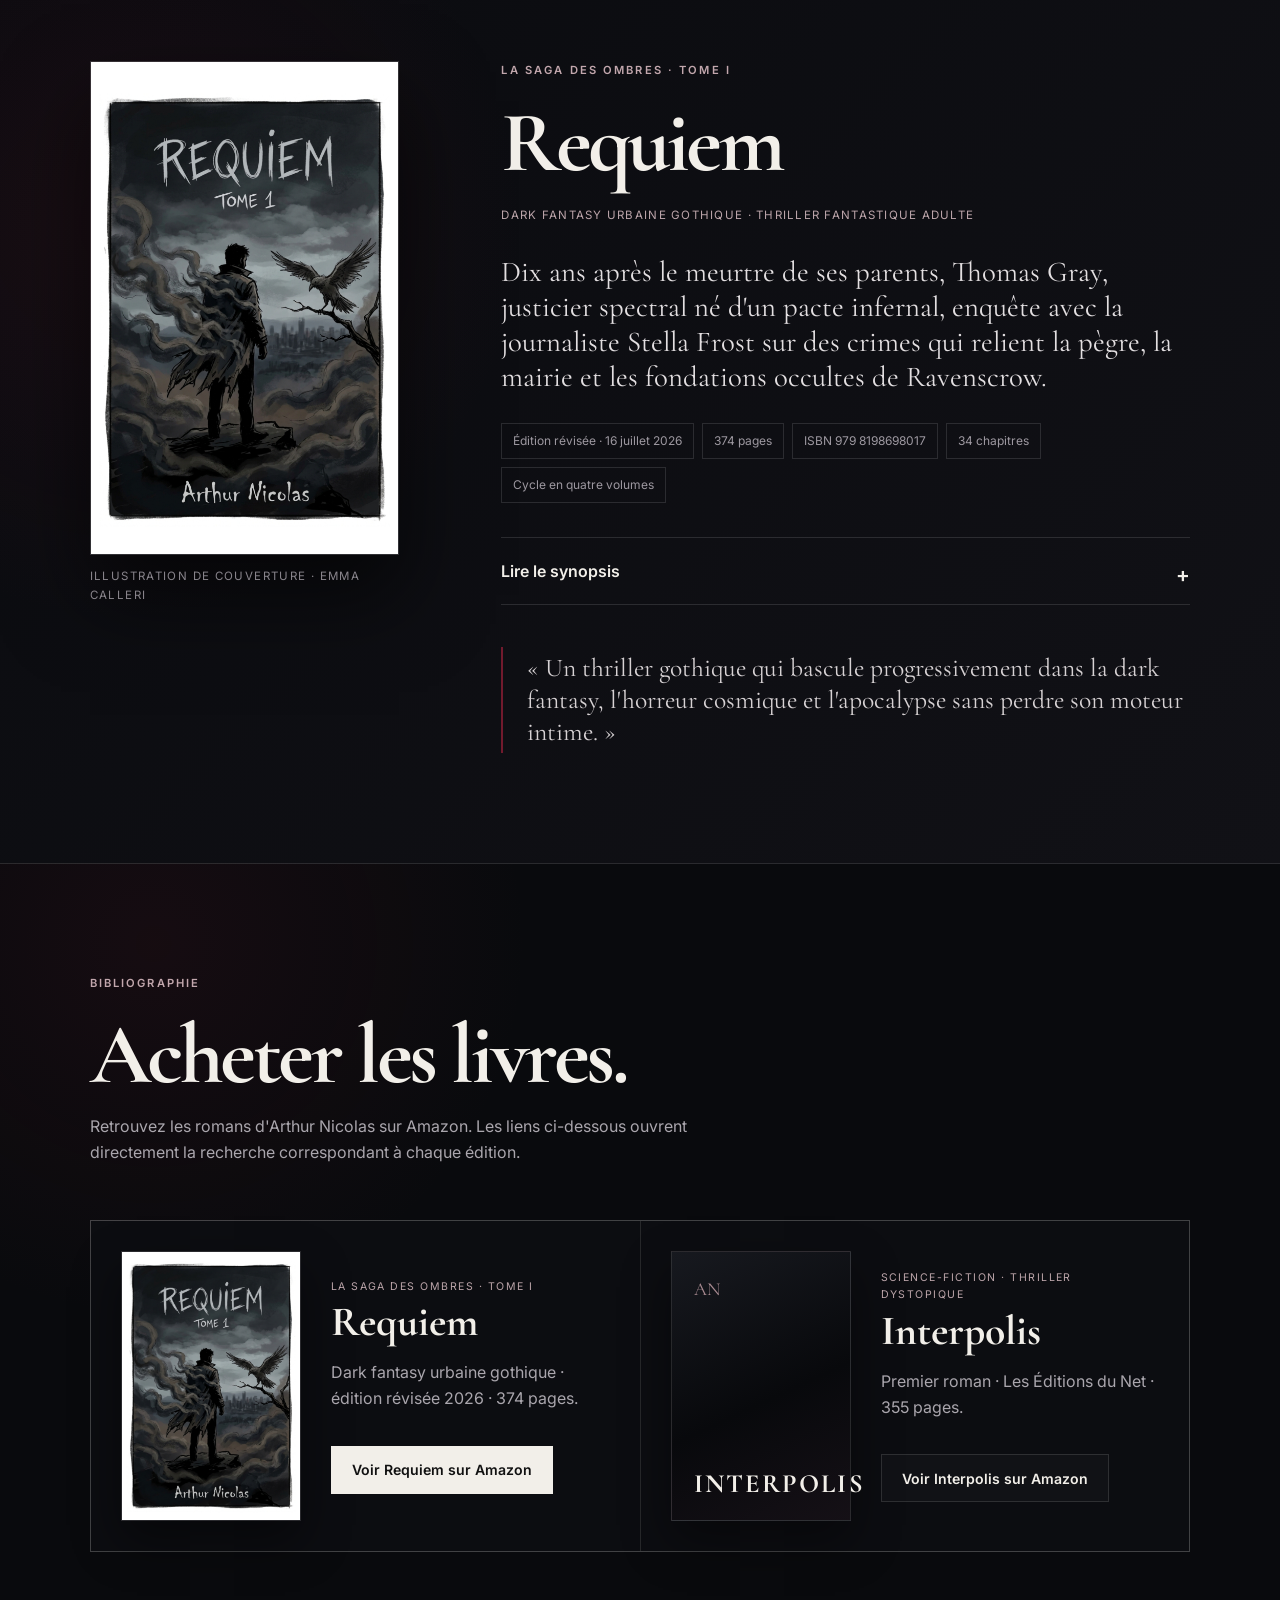
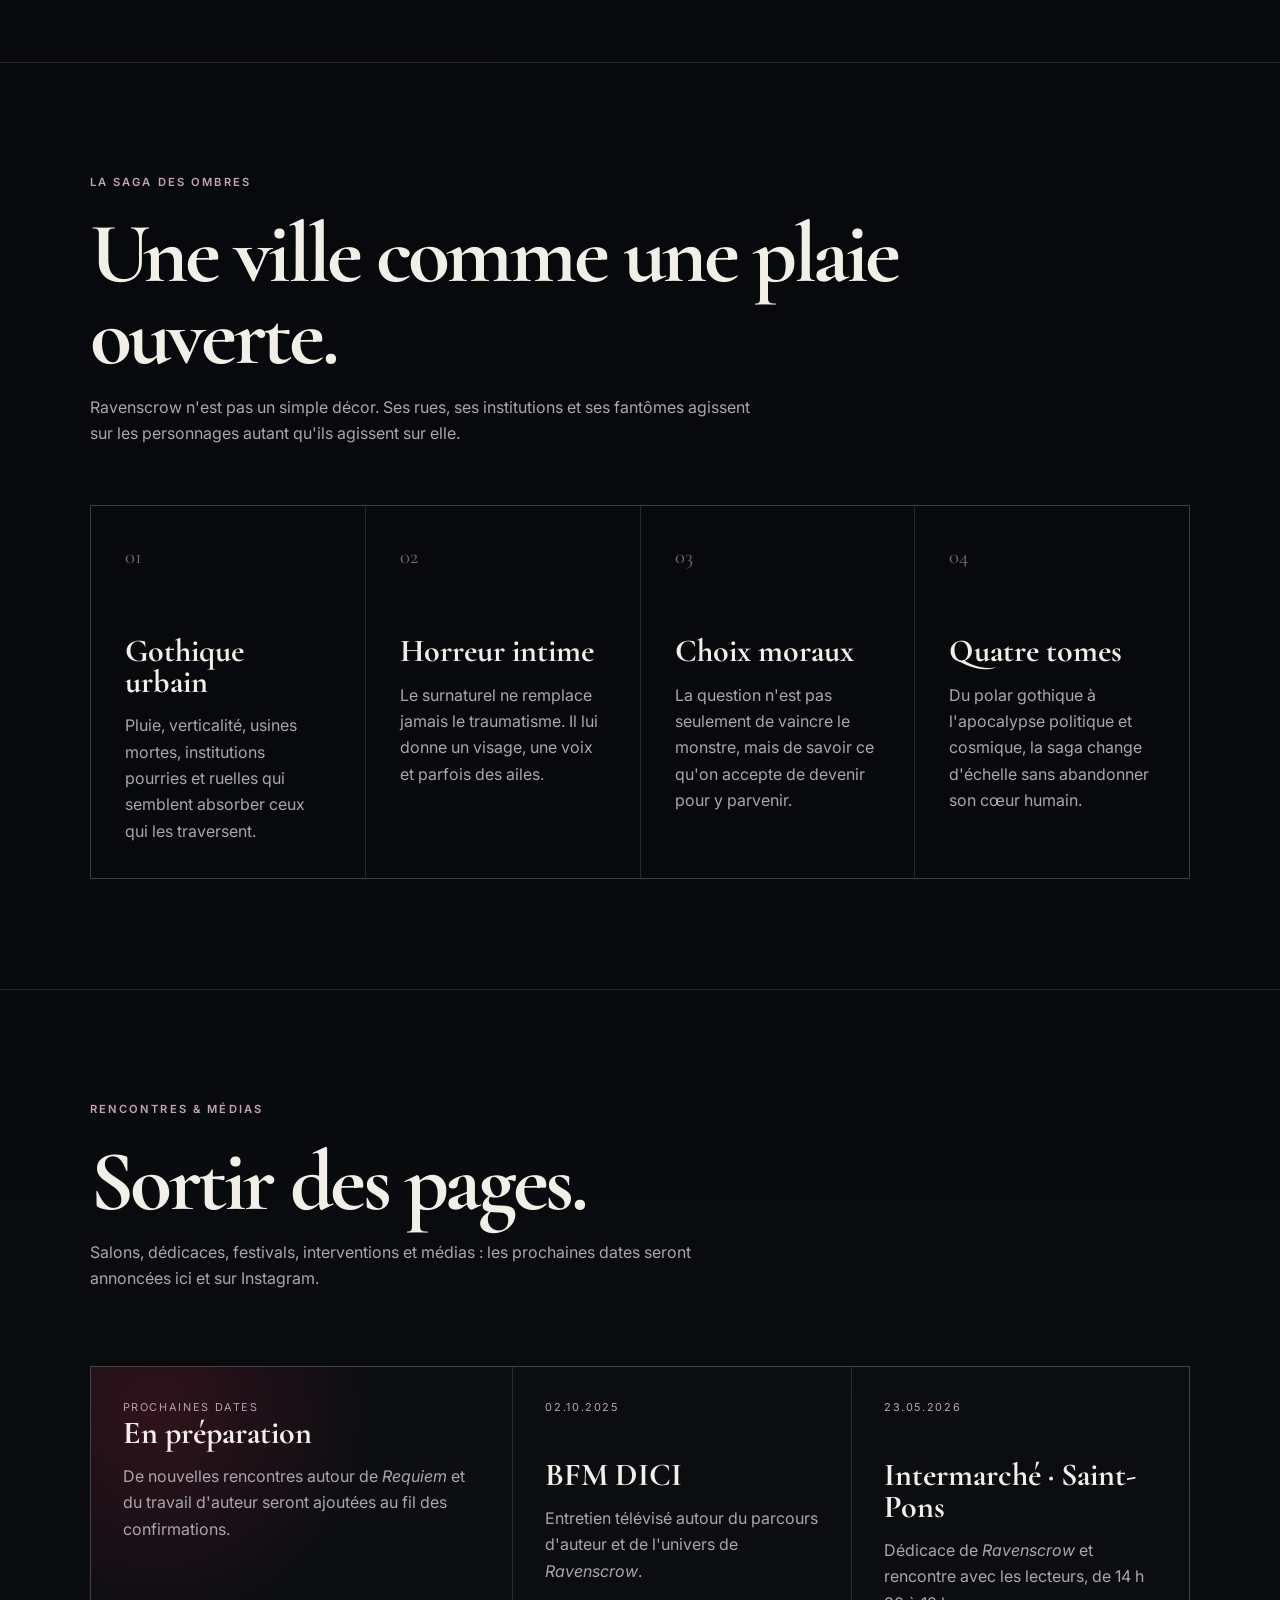
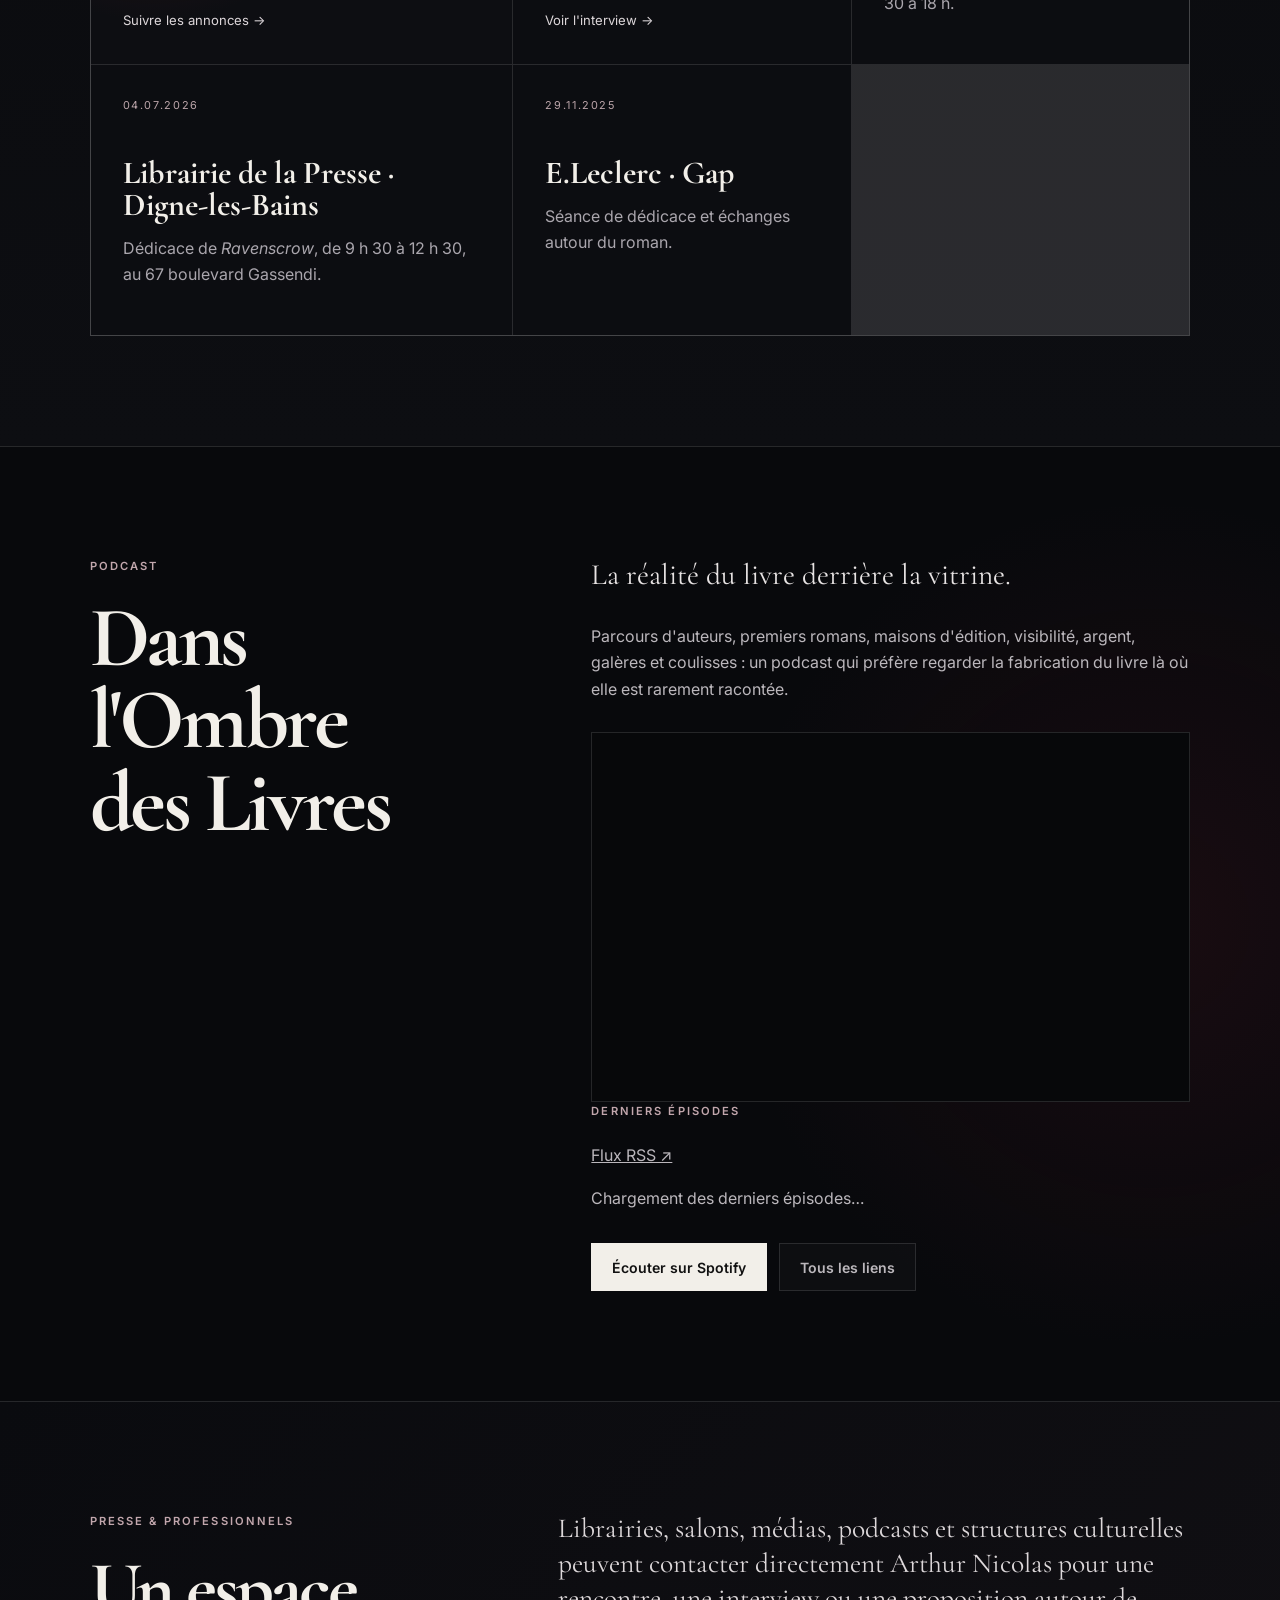
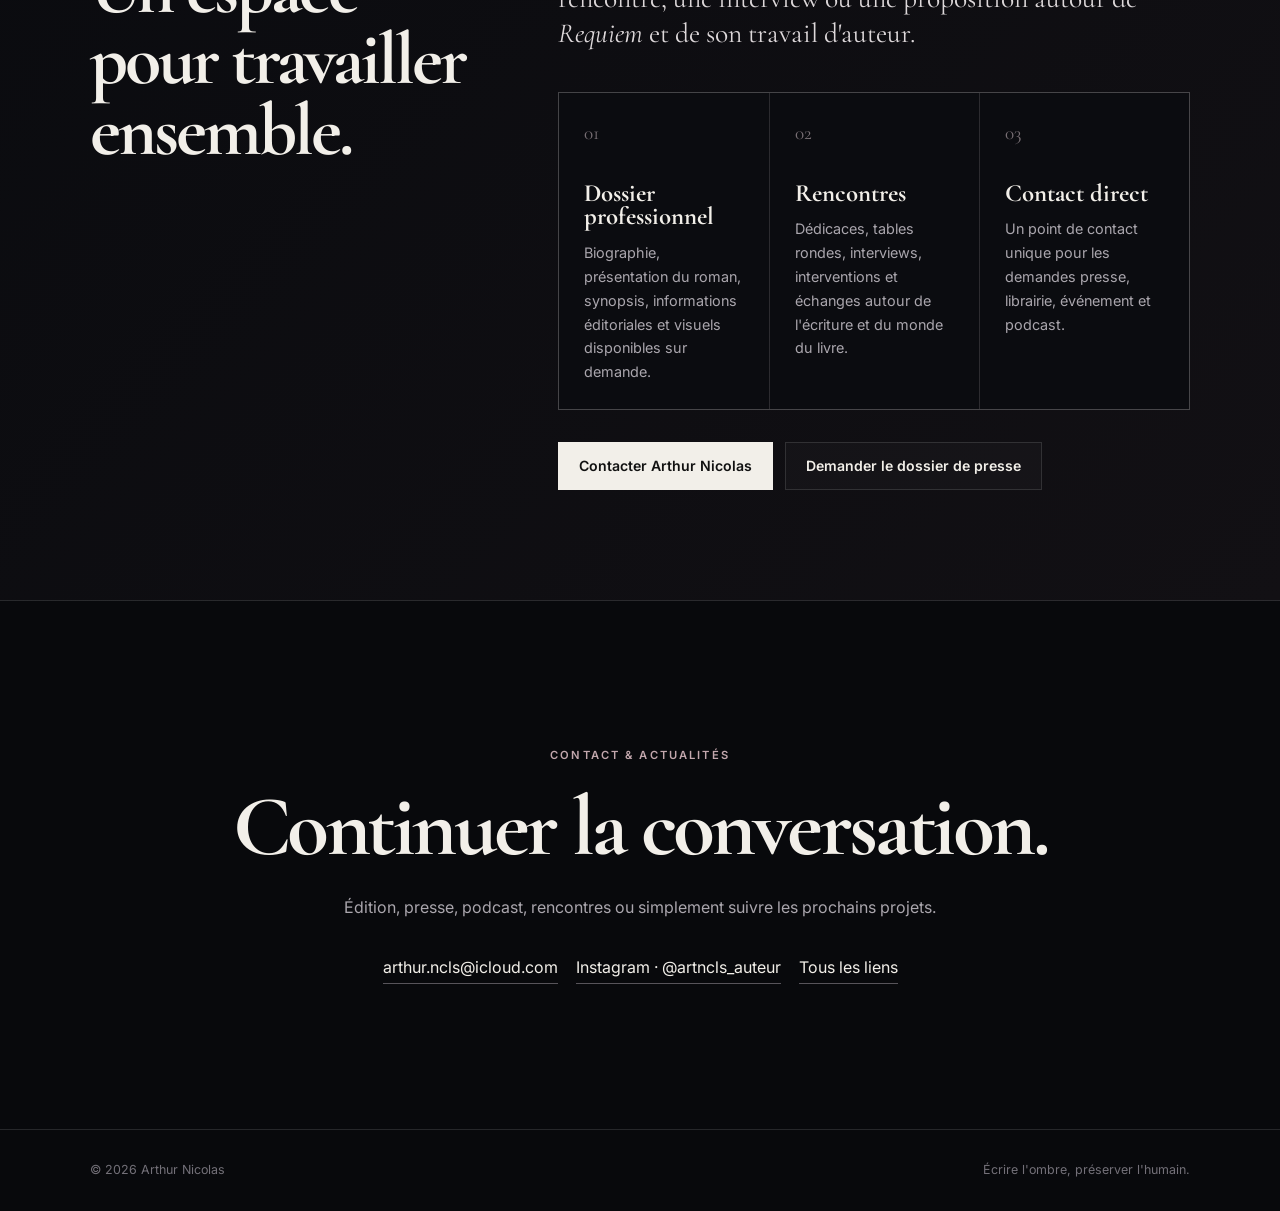
==== commit 1c8b9748: "Ajoute le flux RSS du podcast à la page" ====
--- a/index.html
+++ b/index.html
@@ -230,6 +230,13 @@
             allow="autoplay; clipboard-write; encrypted-media; fullscreen; picture-in-picture"
             loading="lazy"></iframe>
         </div>
+        <div class="rss-head">
+          <p class="eyebrow">Derniers épisodes</p>
+          <a href="https://anchor.fm/s/11343344c/podcast/rss" target="_blank" rel="noreferrer">Flux RSS ↗</a>
+        </div>
+        <div id="rss-episodes" class="rss-episodes" aria-live="polite">
+          <p class="rss-loading">Chargement des derniers épisodes…</p>
+        </div>
         <div class="actions">
           <a class="button button-light" href="https://open.spotify.com/show/033r9RLPAxfJIBCkVPx3eZ" target="_blank" rel="noreferrer">Écouter sur Spotify</a>
           <a class="button button-line" href="https://linktr.ee/artncls_auteur" target="_blank" rel="noreferrer">Tous les liens</a>
--- a/styles.css
+++ b/styles.css
@@ -66,7 +66,21 @@
 .timeline time,.timeline-kicker{font-size:.68rem;text-transform:uppercase;letter-spacing:.15em;color:#bca5aa;margin:0 0 42px}
 .timeline h3{font-size:2rem;line-height:1;margin-bottom:14px}
 .timeline p{color:var(--muted);margin:0}
-.timeline a{margin-top:auto;padding-top:26px;text-decoration:none;font-size:.82rem;color:#ddd7da}.timeline-card .watch-link{margin-top:auto;padding-top:26px;font-size:.82rem;color:#ddd7da}
+.timeline .timeline-featured>a{margin-top:auto;padding-top:26px;text-decoration:none;font-size:.82rem;color:#ddd7da}.timeline-card .watch-link{margin-top:auto;padding-top:26px;font-size:.82rem;color:#ddd7da}.timeline-card{margin-top:0!important;color:var(--text)}
+.books{background:radial-gradient(circle at 12% 10%,rgba(114,26,45,.12),transparent 28%),#090a0d}
+.books-head{margin-bottom:54px}
+.bookstore-grid{display:grid;grid-template-columns:1fr 1fr;gap:1px;background:var(--line);border:1px solid var(--line)}
+.store-card{background:#0c0d11;display:grid;grid-template-columns:180px 1fr;gap:30px;padding:30px;min-height:330px;align-items:center}
+.store-cover img{display:block;width:100%;max-height:270px;object-fit:cover;box-shadow:0 20px 45px rgba(0,0,0,.45);border:1px solid rgba(255,255,255,.12)}
+.store-placeholder{height:270px;border:1px solid rgba(255,255,255,.12);display:flex;flex-direction:column;justify-content:space-between;padding:22px;background:linear-gradient(155deg,#17191f,#08090c 55%,#151016);box-shadow:0 20px 45px rgba(0,0,0,.4)}
+.store-placeholder span{font-family:var(--serif);font-size:1.15rem;color:#a98b92}
+.store-placeholder strong{font-family:var(--serif);font-size:1.65rem;letter-spacing:.08em;line-height:1}
+.store-copy h3{font-size:2.6rem;margin:8px 0 15px}
+.store-copy p{color:var(--muted)}
+.store-kicker{text-transform:uppercase;letter-spacing:.14em;font-size:.66rem!important;color:#bca5aa!important;margin:0}
+.store-copy .button{margin-top:18px}
+.podcast-player{margin-top:30px;border:1px solid var(--line);background:#07080a;padding:8px}
+.podcast-player iframe{display:block;border-radius:4px}
 .podcast{background:radial-gradient(circle at 90% 50%,rgba(114,26,45,.16),transparent 34%)}
 .press{display:grid;grid-template-columns:.75fr 1.25fr;gap:7vw;background:linear-gradient(135deg,#0a0b0f,#121014)}
 .press-title h2{font-size:clamp(3rem,5.8vw,6.3rem)}
@@ -85,6 +99,7 @@
 footer{display:flex;justify-content:space-between;gap:24px;padding:30px clamp(24px,7vw,112px);font-size:.78rem;color:#737078}
 @media(max-width:1100px){.nav{gap:12px}.nav a{font-size:.74rem}}
 @media(max-width:980px){
+  .bookstore-grid{grid-template-columns:1fr}
   .nav{display:none;position:absolute;top:62px;left:20px;right:20px;background:#0c0d11;border:1px solid var(--line);padding:20px;flex-direction:column}
   .nav.open{display:flex}
   .menu-button{display:block}
@@ -96,6 +111,15 @@
 }
 @media(max-width:700px){.press-grid{grid-template-columns:1fr}}
 @media(max-width:640px){
+  .store-card{grid-template-columns:92px 1fr;gap:18px;padding:20px;min-height:0;align-items:start}
+  .store-cover img,.store-placeholder{height:auto;max-height:none;min-height:138px}
+  .store-placeholder{padding:12px}
+  .store-placeholder strong{font-size:1rem;word-break:break-word}
+  .store-copy h3{font-size:2rem}
+  .store-copy .button{width:100%;padding:0 12px;font-size:.78rem}
+  .timeline article,.timeline-card{min-height:190px;padding:24px}
+  .timeline time,.timeline-kicker{margin-bottom:28px}
+  .timeline h3{font-size:1.8rem}
   .site-header{height:64px}
   .hero{padding-left:20px;padding-right:20px}
   h1{font-size:clamp(3.4rem,17vw,5.2rem)}
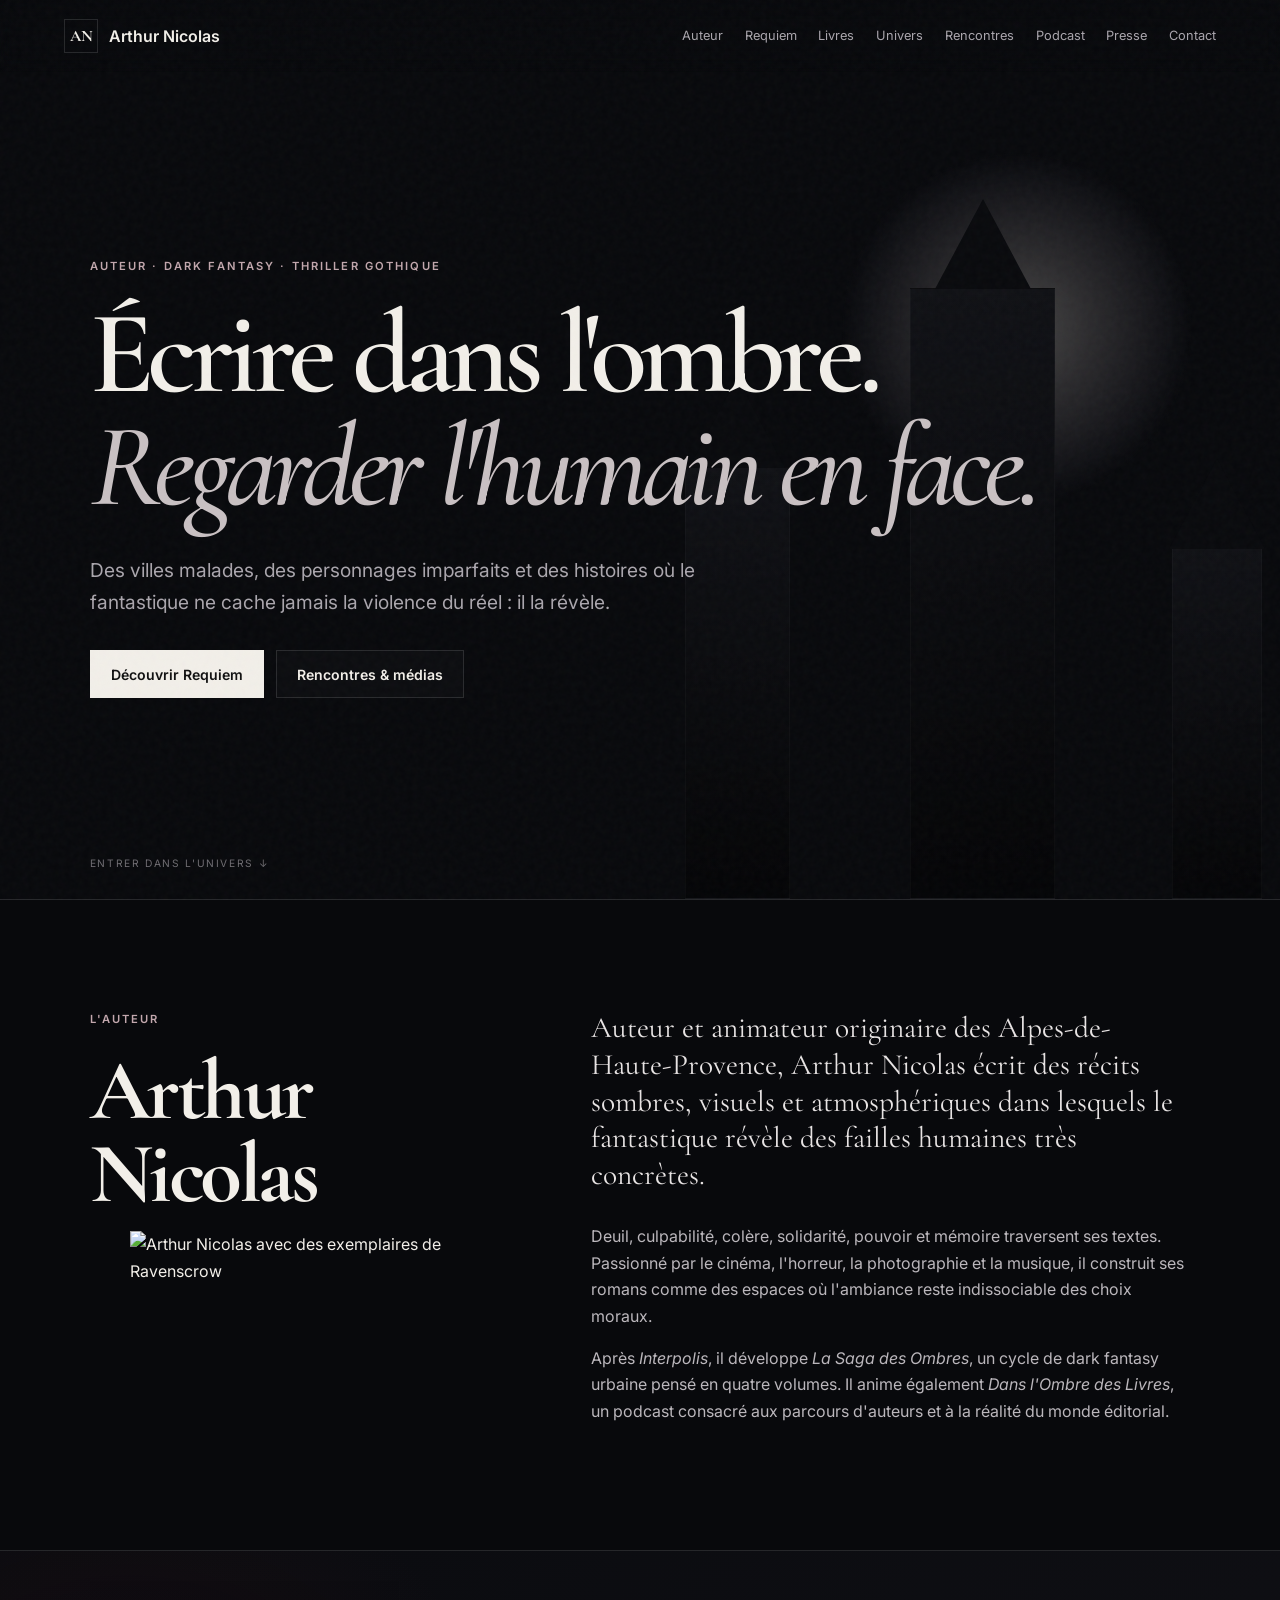
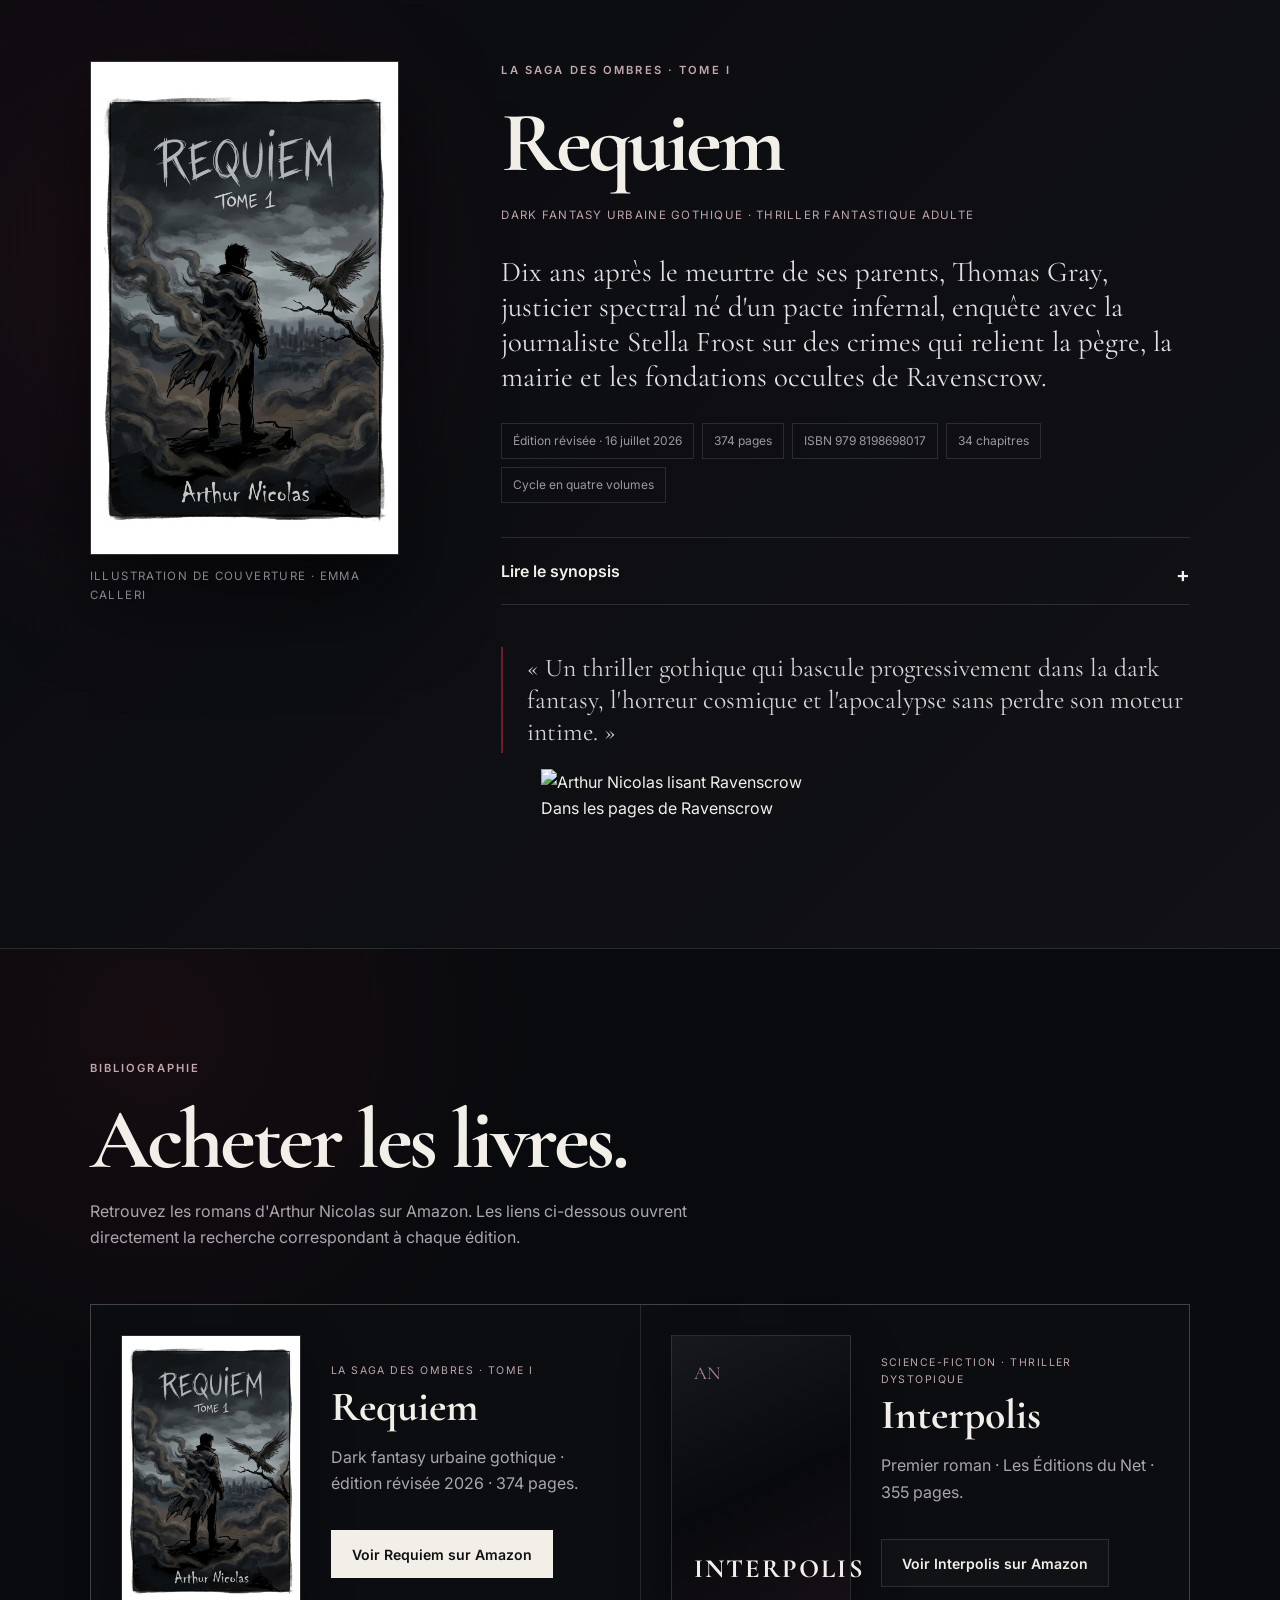
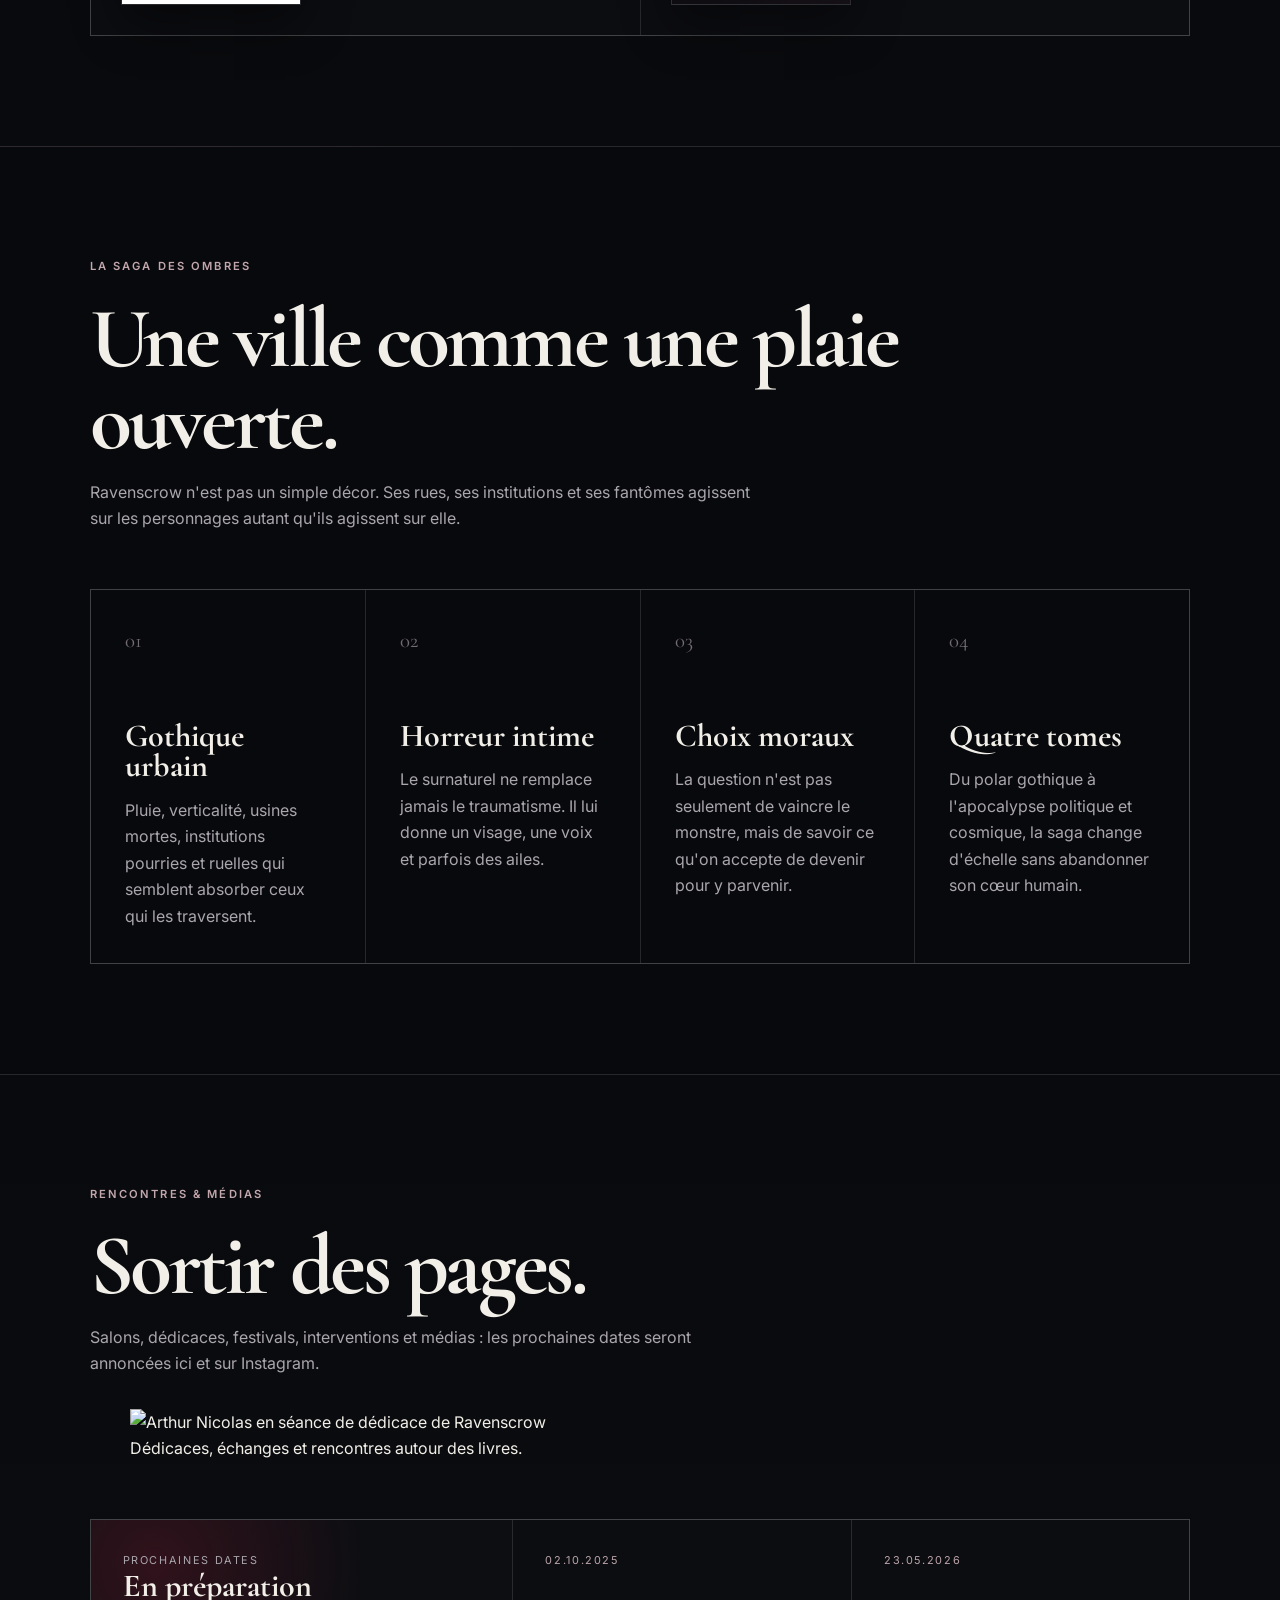
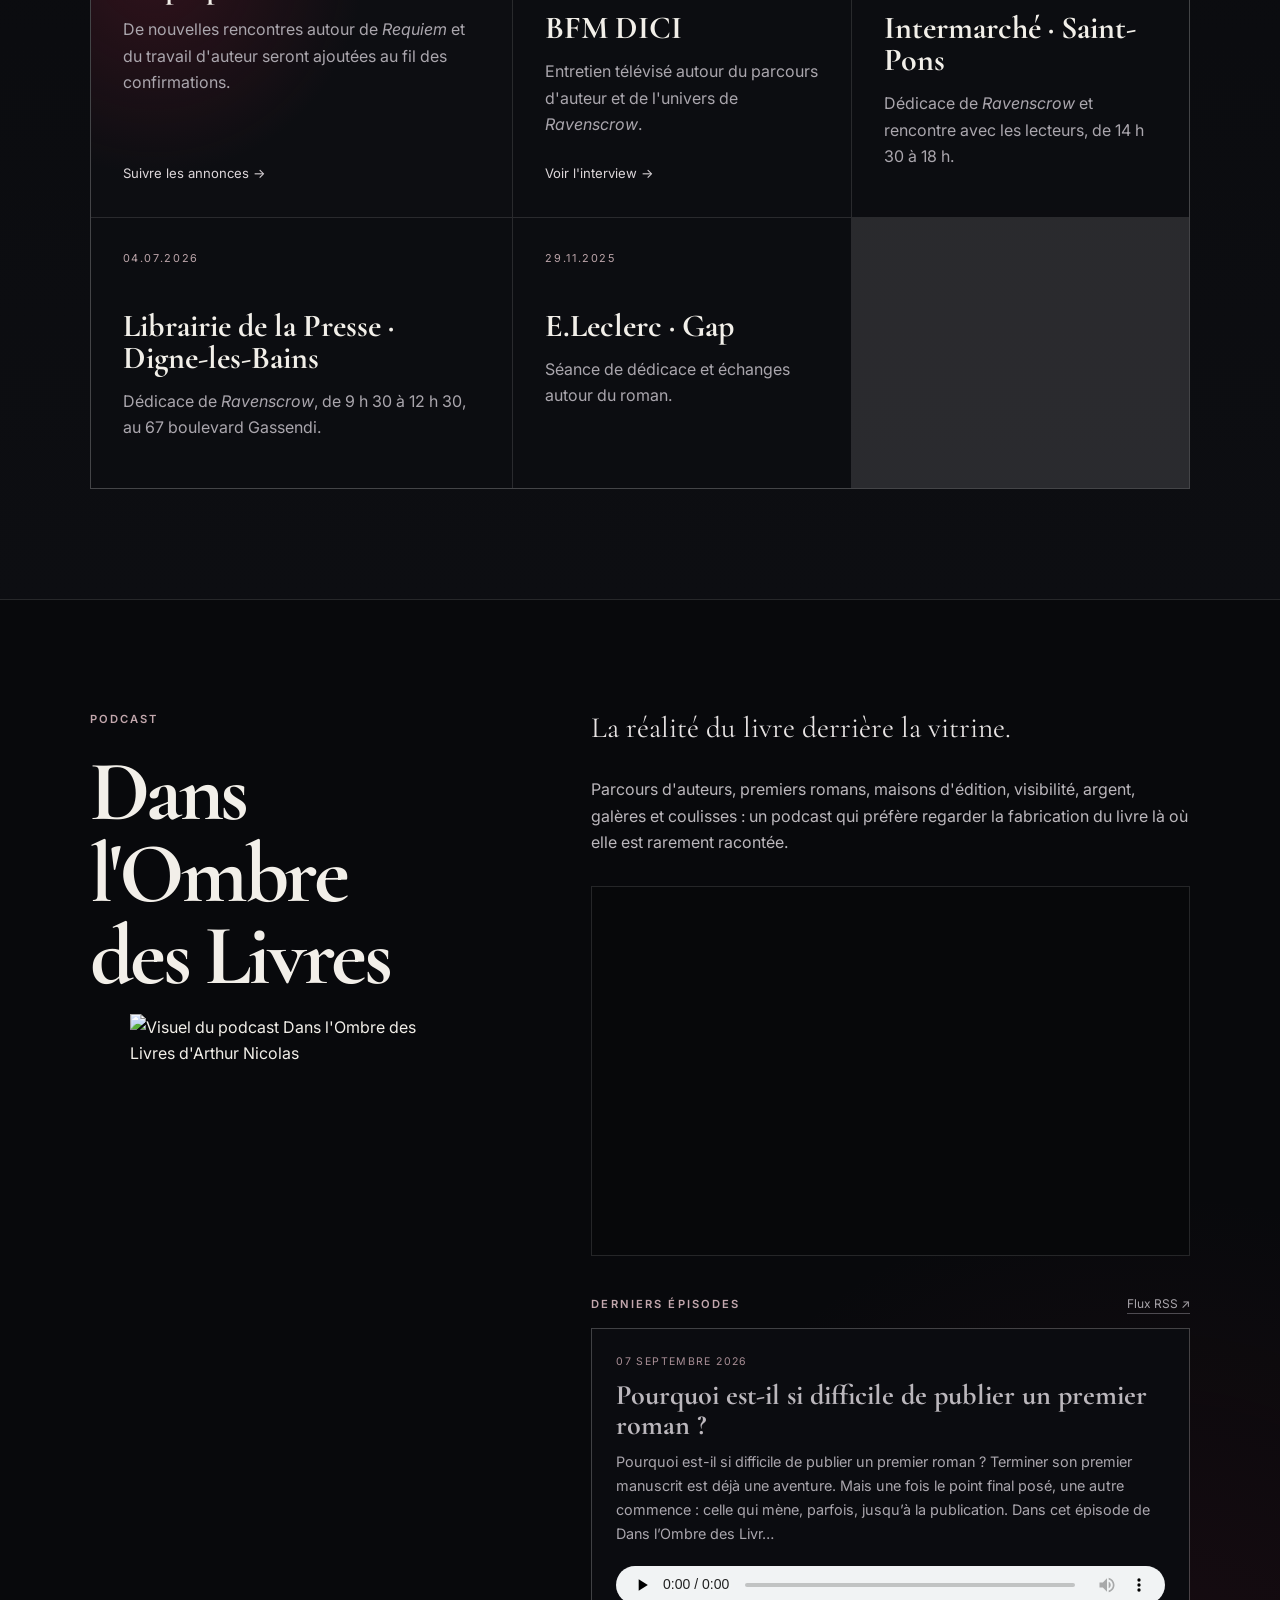
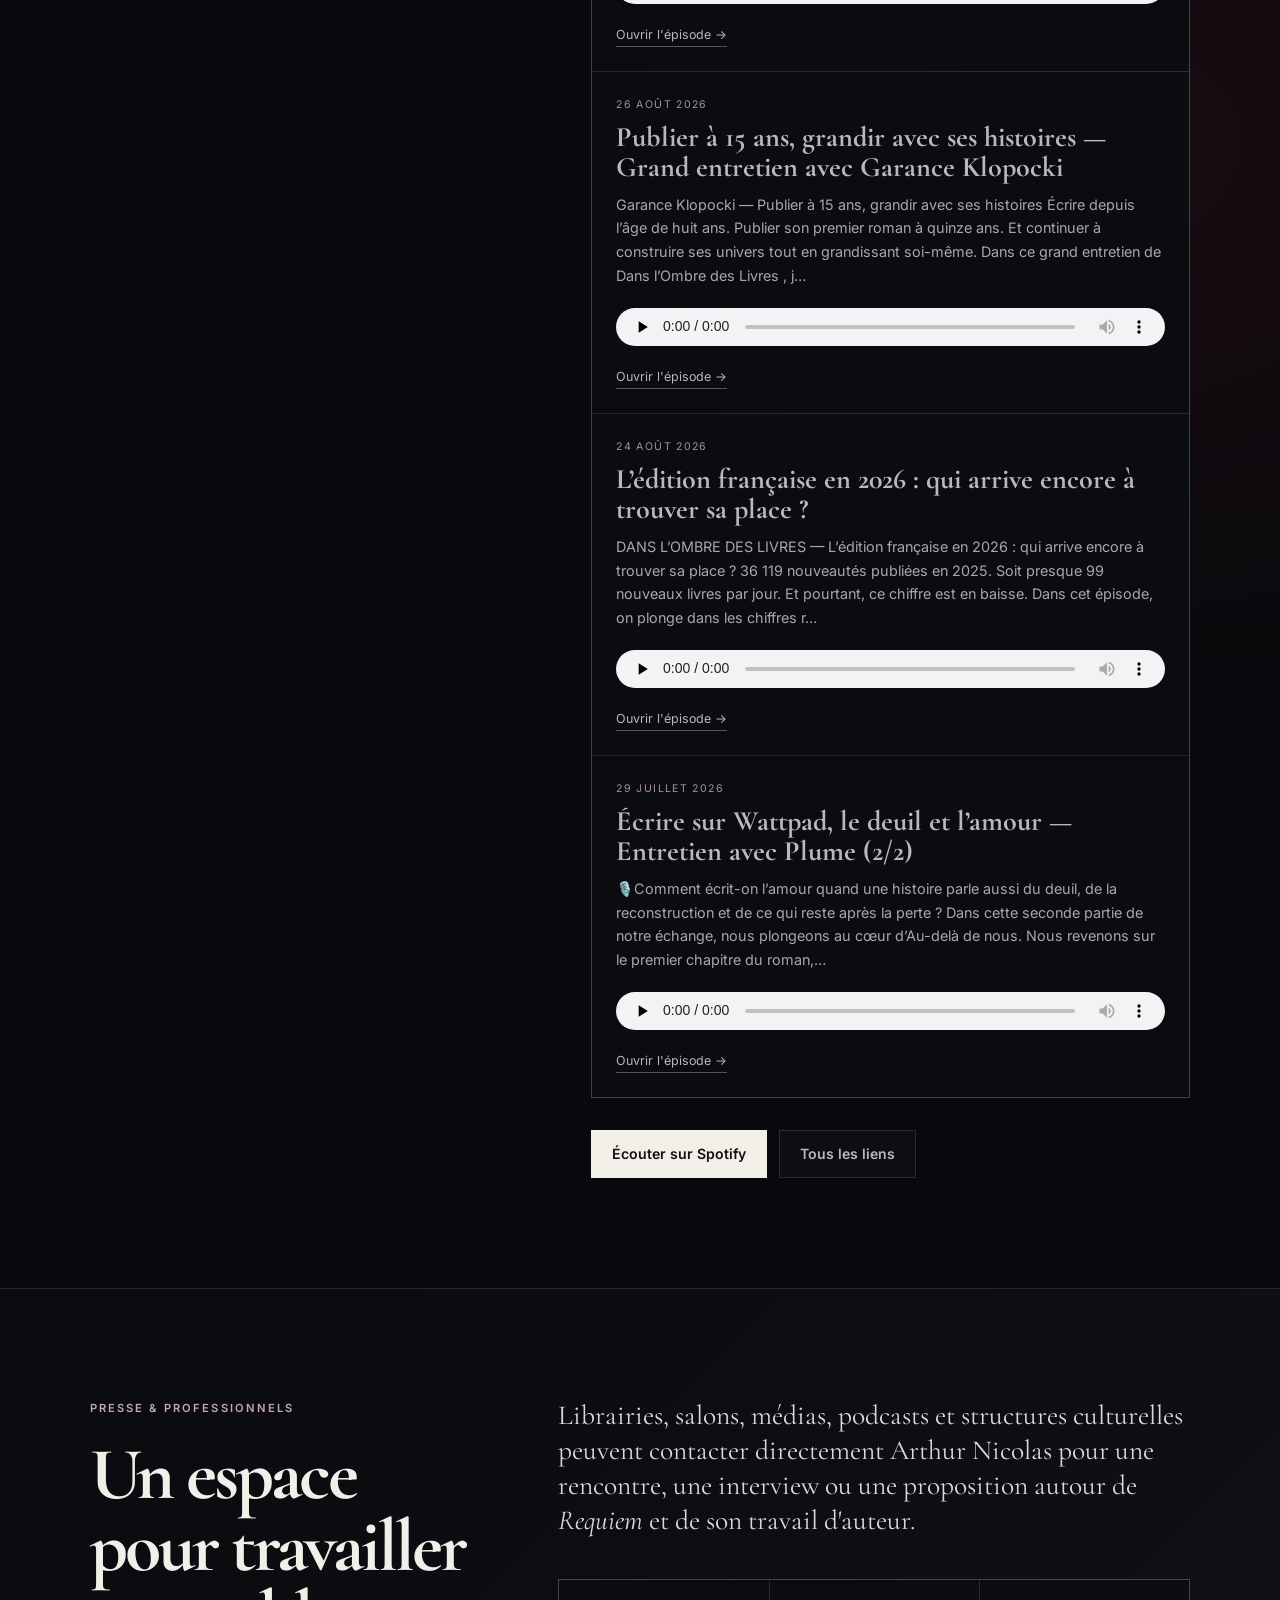
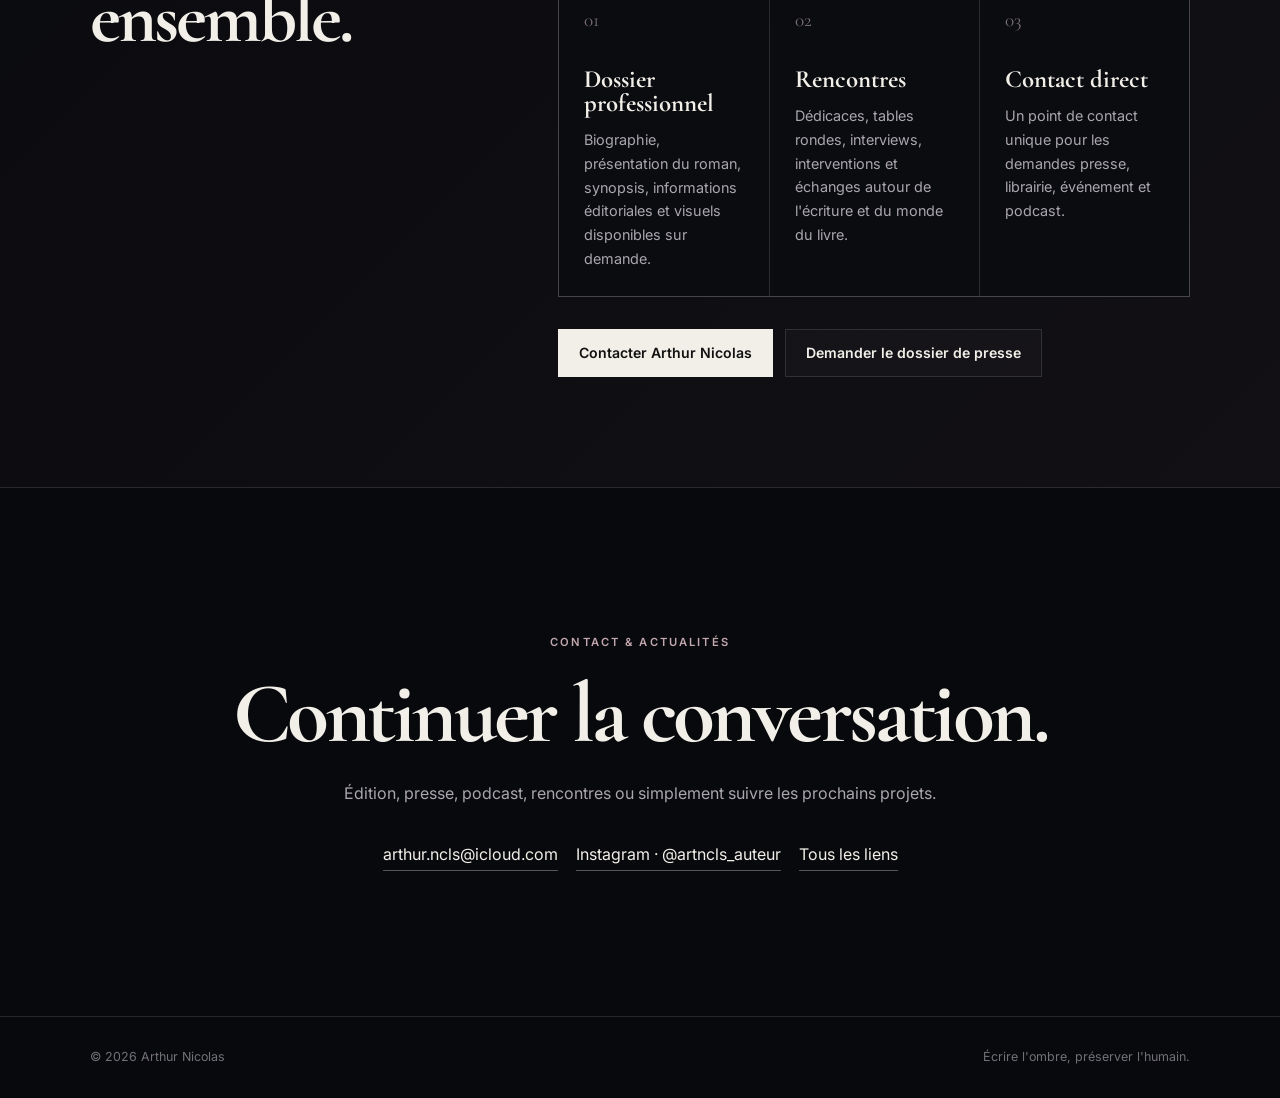
==== commit adc214d1: "Intègre les photos d’auteur, de dédicace et du podcast" ====
--- a/index.html
+++ b/index.html
@@ -95,7 +95,13 @@
     </section>
 
     <section class="section author" id="auteur">
-      <div><p class="eyebrow">L'auteur</p><h2>Arthur<br>Nicolas</h2></div>
+      <div class="author-intro">
+        <p class="eyebrow">L'auteur</p>
+        <h2>Arthur<br>Nicolas</h2>
+        <figure class="author-photo">
+          <img src="https://d2ol7oe51mr4n9.cloudfront.net/user_3ITd6pgINnP96WmT6fmjnUlGJFT/50291387-243b-4919-8e77-8e6717c3fcbd.jpg" alt="Arthur Nicolas avec des exemplaires de Ravenscrow" loading="lazy">
+        </figure>
+      </div>
       <div class="copy">
         <p class="intro">Auteur et animateur originaire des Alpes-de-Haute-Provence, Arthur Nicolas écrit des récits sombres, visuels et atmosphériques dans lesquels le fantastique révèle des failles humaines très concrètes.</p>
         <p>Deuil, culpabilité, colère, solidarité, pouvoir et mémoire traversent ses textes. Passionné par le cinéma, l'horreur, la photographie et la musique, il construit ses romans comme des espaces où l'ambiance reste indissociable des choix moraux.</p>
@@ -130,6 +136,10 @@
           </div>
         </details>
         <blockquote>« Un thriller gothique qui bascule progressivement dans la dark fantasy, l'horreur cosmique et l'apocalypse sans perdre son moteur intime. »</blockquote>
+        <figure class="requiem-atmosphere">
+          <img src="https://d2ol7oe51mr4n9.cloudfront.net/user_3ITd6pgINnP96WmT6fmjnUlGJFT/541e9700-059a-454a-b3b4-cb0094e45858.jpg" alt="Arthur Nicolas lisant Ravenscrow" loading="lazy">
+          <figcaption>Dans les pages de Ravenscrow</figcaption>
+        </figure>
       </div>
     </section>
 
@@ -183,6 +193,10 @@
         <h2>Sortir des pages.</h2>
         <p>Salons, dédicaces, festivals, interventions et médias : les prochaines dates seront annoncées ici et sur Instagram.</p>
       </div>
+      <figure class="encounter-photo">
+        <img src="https://d2ol7oe51mr4n9.cloudfront.net/user_3ITd6pgINnP96WmT6fmjnUlGJFT/55668f41-9734-4c98-bf58-408df77242c0.jpg" alt="Arthur Nicolas en séance de dédicace de Ravenscrow" loading="lazy">
+        <figcaption>Dédicaces, échanges et rencontres autour des livres.</figcaption>
+      </figure>
       <div class="timeline">
         <article class="timeline-featured">
           <p class="timeline-kicker">Prochaines dates</p>
@@ -215,7 +229,13 @@
     </section>
 
     <section class="section podcast" id="podcast">
-      <div><p class="eyebrow">Podcast</p><h2>Dans l'Ombre<br>des Livres</h2></div>
+      <div class="podcast-title">
+        <p class="eyebrow">Podcast</p>
+        <h2>Dans l'Ombre<br>des Livres</h2>
+        <figure class="podcast-artwork">
+          <img src="https://d2ol7oe51mr4n9.cloudfront.net/user_3ITd6pgINnP96WmT6fmjnUlGJFT/4c7d7974-24e6-4328-82b7-87a3e81ac54e.jpg" alt="Visuel du podcast Dans l'Ombre des Livres d'Arthur Nicolas" loading="lazy">
+        </figure>
+      </div>
       <div class="copy">
         <p class="intro">La réalité du livre derrière la vitrine.</p>
         <p>Parcours d'auteurs, premiers romans, maisons d'édition, visibilité, argent, galères et coulisses : un podcast qui préfère regarder la fabrication du livre là où elle est rarement racontée.</p>
--- a/styles.css
+++ b/styles.css
@@ -81,6 +81,17 @@
 .store-copy .button{margin-top:18px}
 .podcast-player{margin-top:30px;border:1px solid var(--line);background:#07080a;padding:8px}
 .podcast-player iframe{display:block;border-radius:4px}
+.rss-head{display:flex;align-items:center;justify-content:space-between;gap:20px;margin-top:38px;margin-bottom:14px}
+.rss-head .eyebrow{margin:0}
+.rss-head a{font-size:.75rem;color:#a8a4aa;text-decoration:none;border-bottom:1px solid #4e4b51}
+.rss-episodes{display:grid;gap:1px;background:var(--line);border:1px solid var(--line)}
+.rss-episode{background:#0b0c10;padding:24px}
+.rss-episode time{display:block;text-transform:uppercase;letter-spacing:.13em;font-size:.66rem;color:#a98f96;margin-bottom:10px}
+.rss-episode h3{font-size:clamp(1.5rem,2.2vw,2.15rem);line-height:1.06;margin-bottom:10px}
+.rss-episode p{color:var(--muted);font-size:.9rem;margin:0 0 16px}
+.rss-episode audio{width:100%;height:38px;margin-top:4px}
+.rss-episode .episode-link{display:inline-block;margin-top:14px;text-decoration:none;font-size:.78rem;border-bottom:1px solid #57545a}
+.rss-loading{margin:0;background:#0b0c10;padding:22px;color:var(--muted)}
 .podcast{background:radial-gradient(circle at 90% 50%,rgba(114,26,45,.16),transparent 34%)}
 .press{display:grid;grid-template-columns:.75fr 1.25fr;gap:7vw;background:linear-gradient(135deg,#0a0b0f,#121014)}
 .press-title h2{font-size:clamp(3rem,5.8vw,6.3rem)}
@@ -111,6 +122,8 @@
 }
 @media(max-width:700px){.press-grid{grid-template-columns:1fr}}
 @media(max-width:640px){
+  .rss-head{align-items:flex-start;flex-direction:column;gap:8px}
+  .rss-episode{padding:20px}
   .store-card{grid-template-columns:92px 1fr;gap:18px;padding:20px;min-height:0;align-items:start}
   .store-cover img,.store-placeholder{height:auto;max-height:none;min-height:138px}
   .store-placeholder{padding:12px}
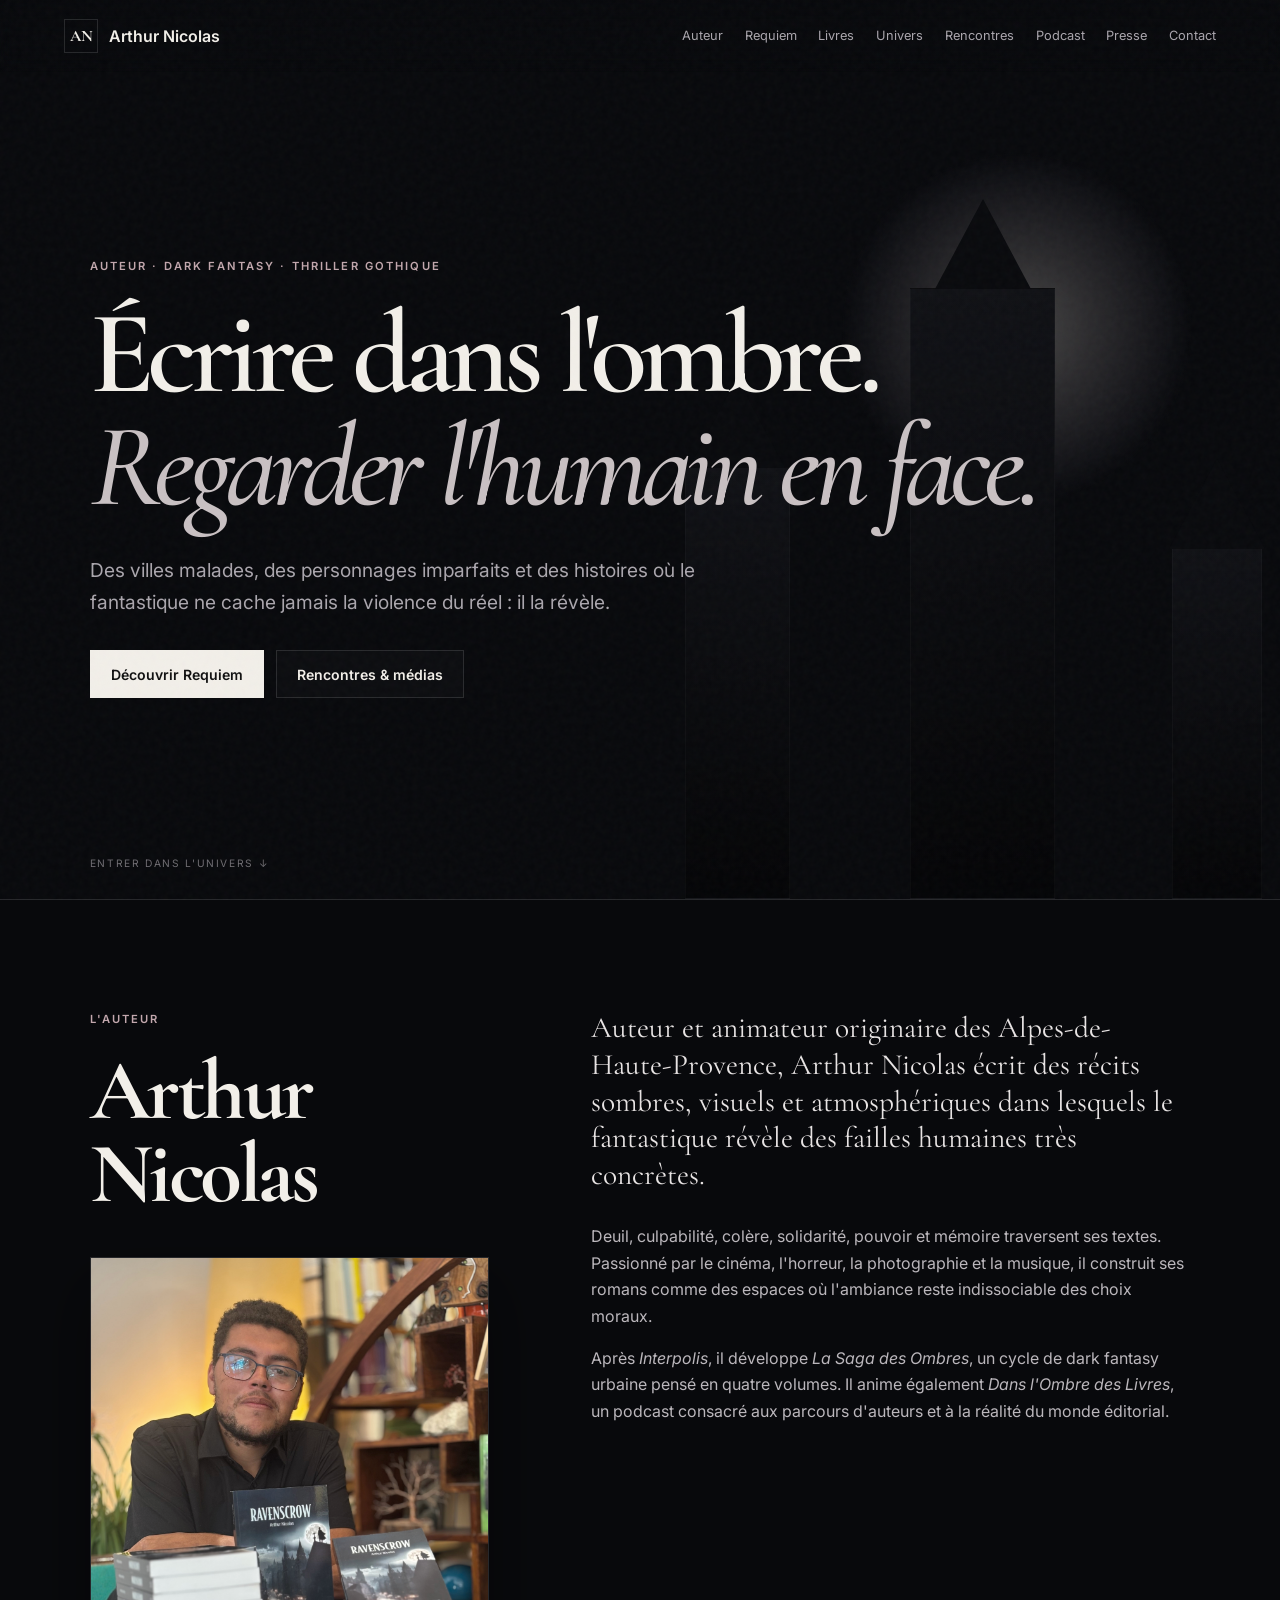
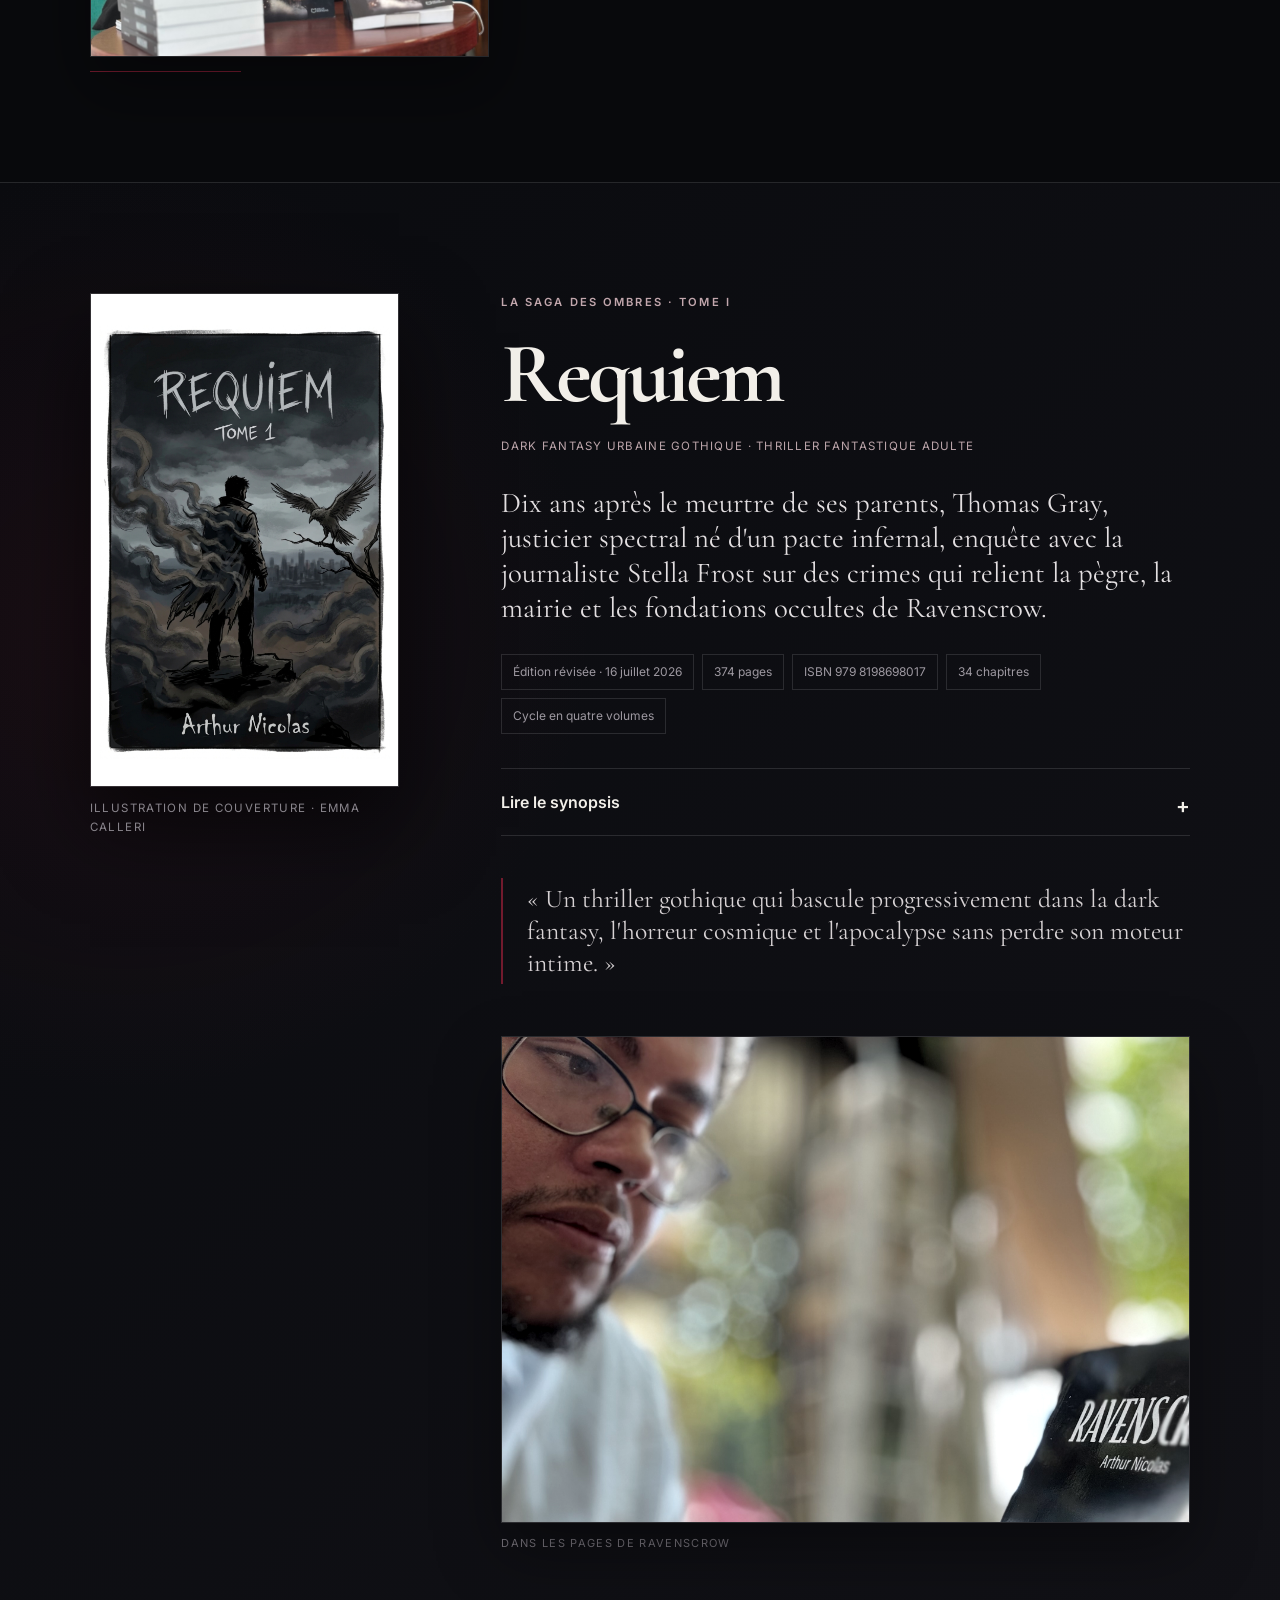
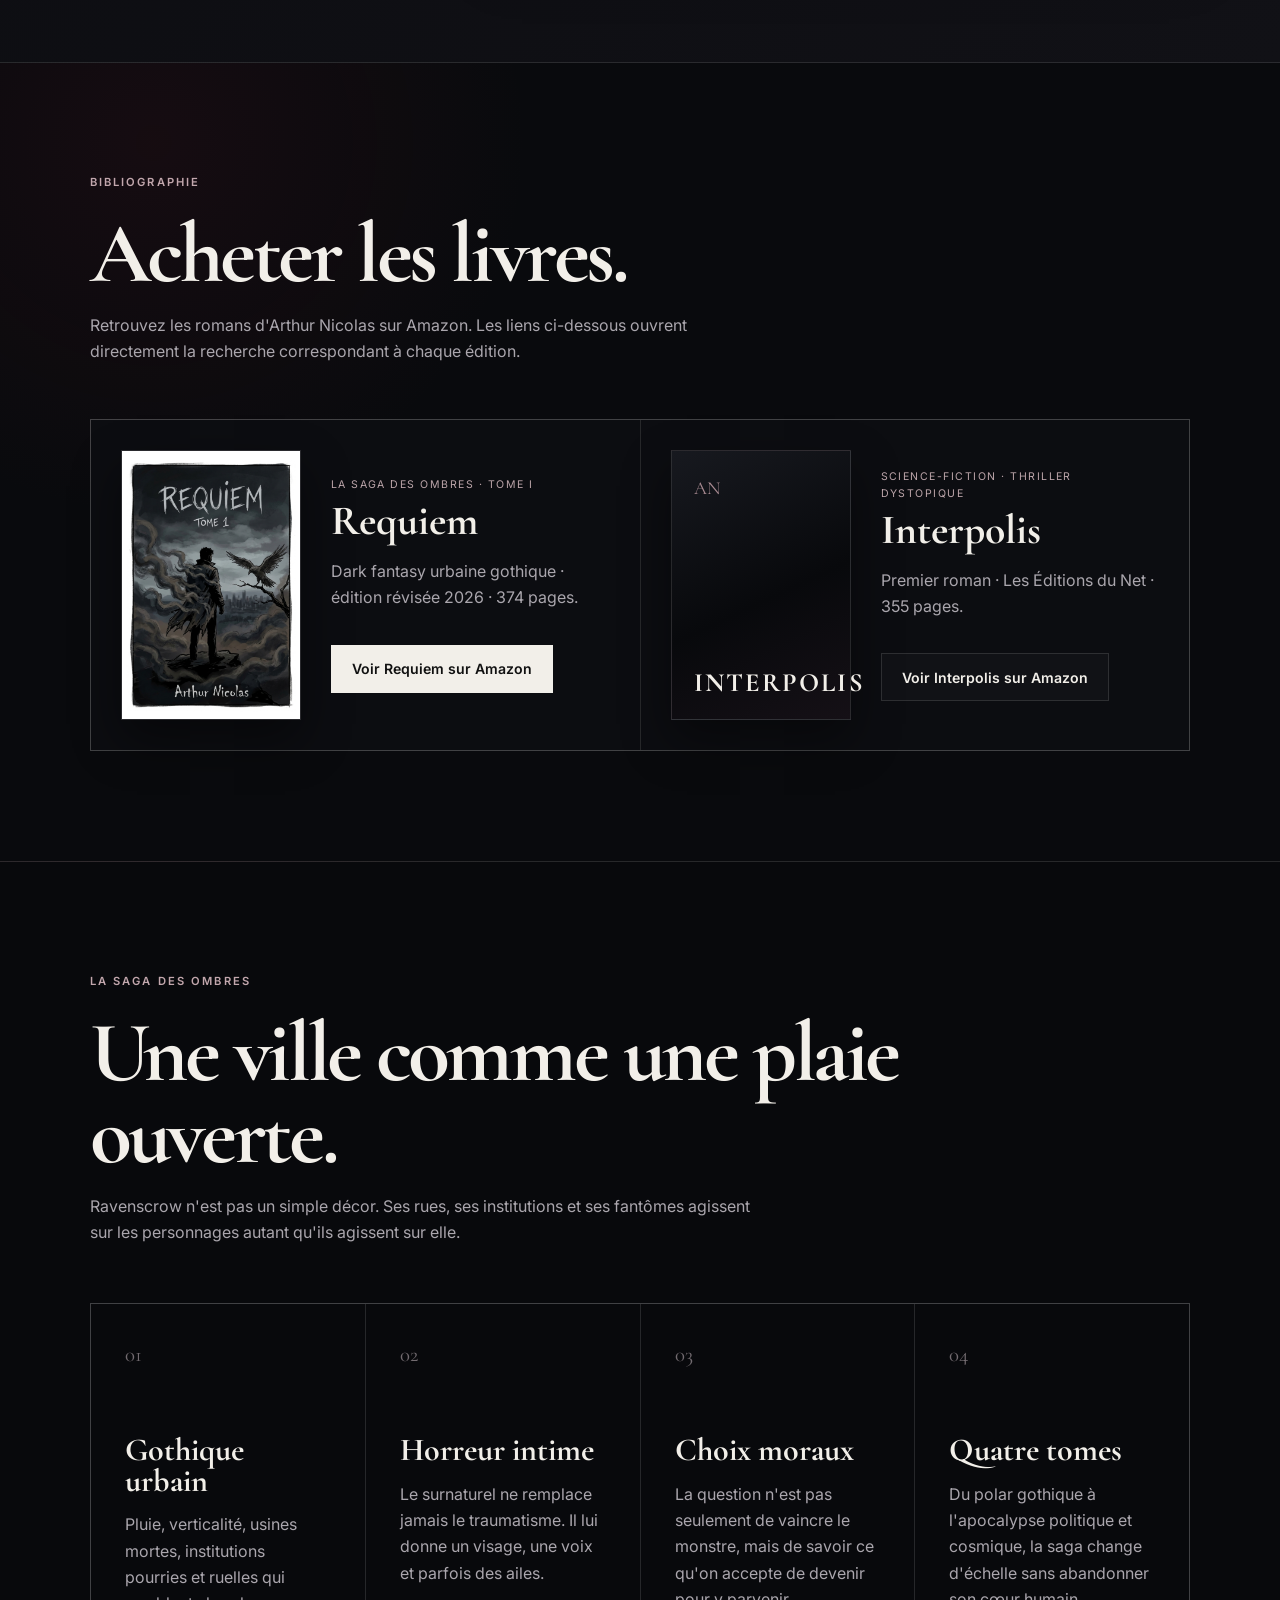
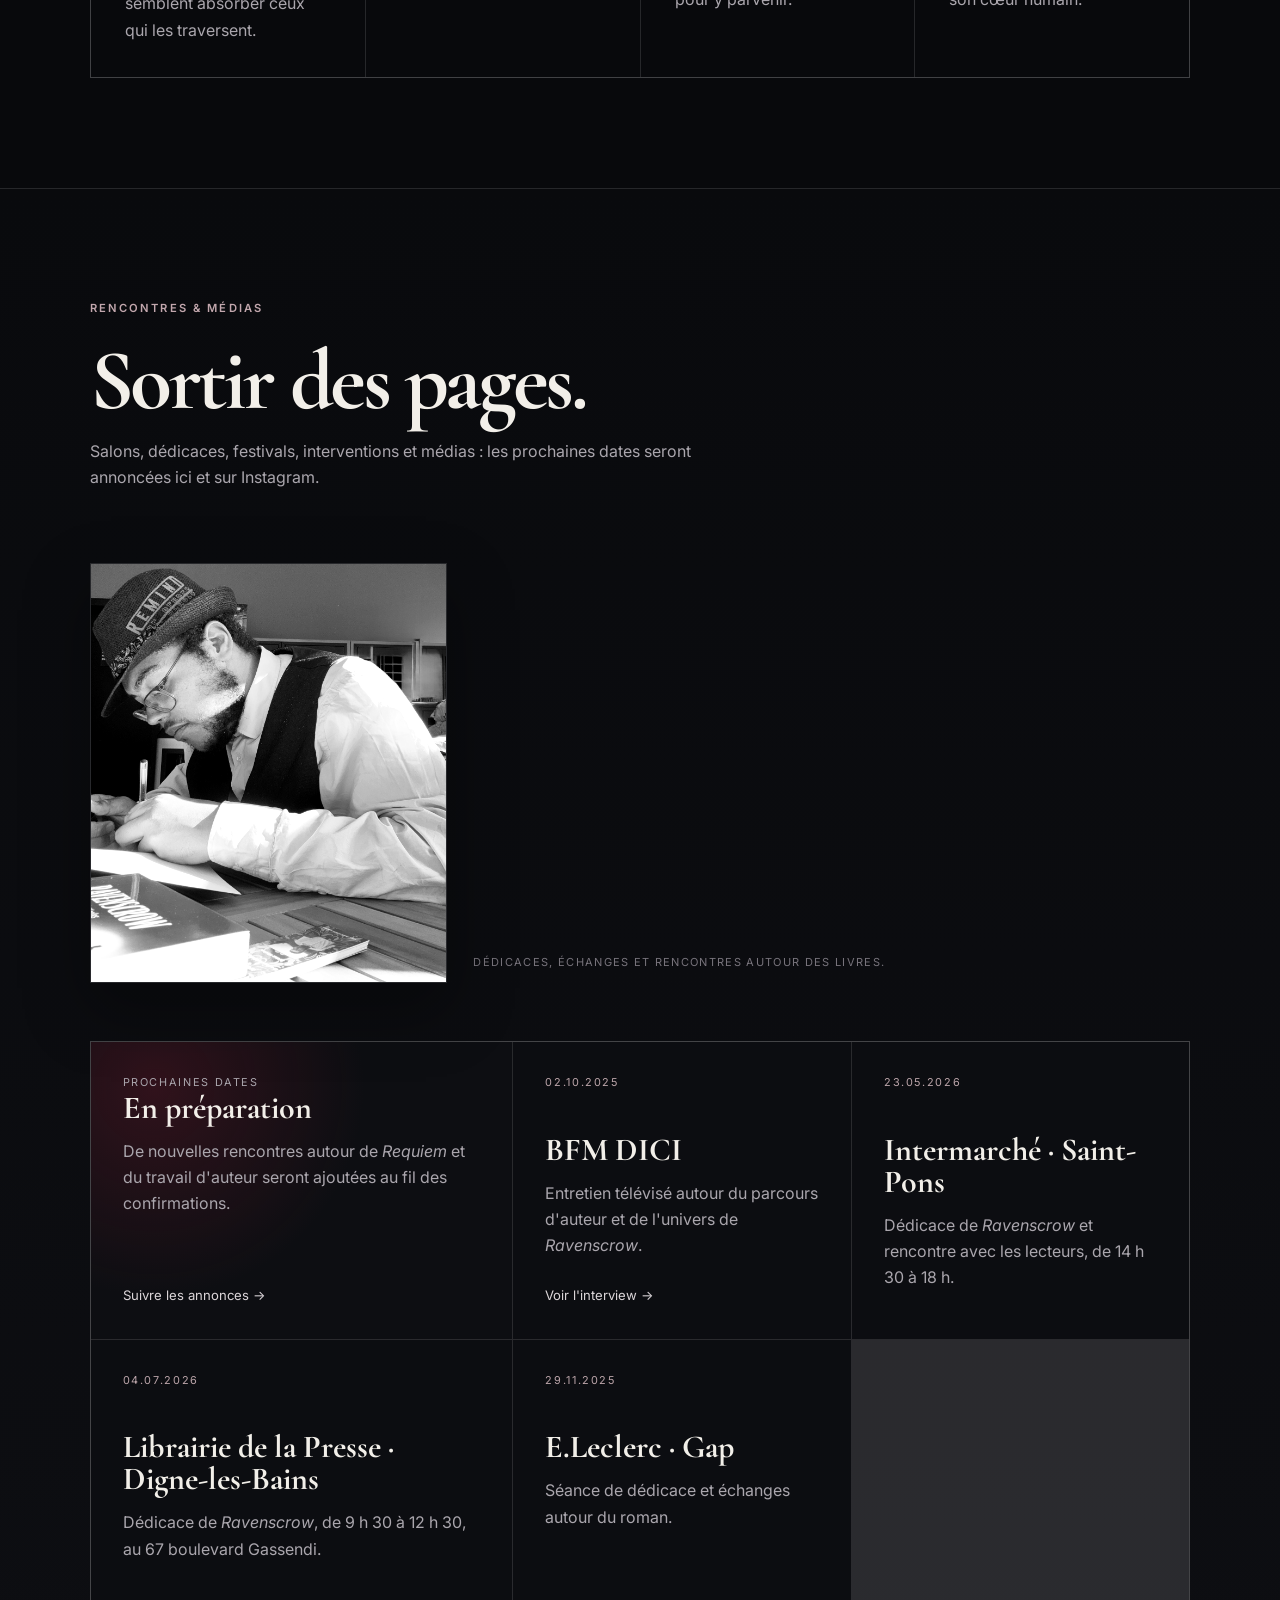
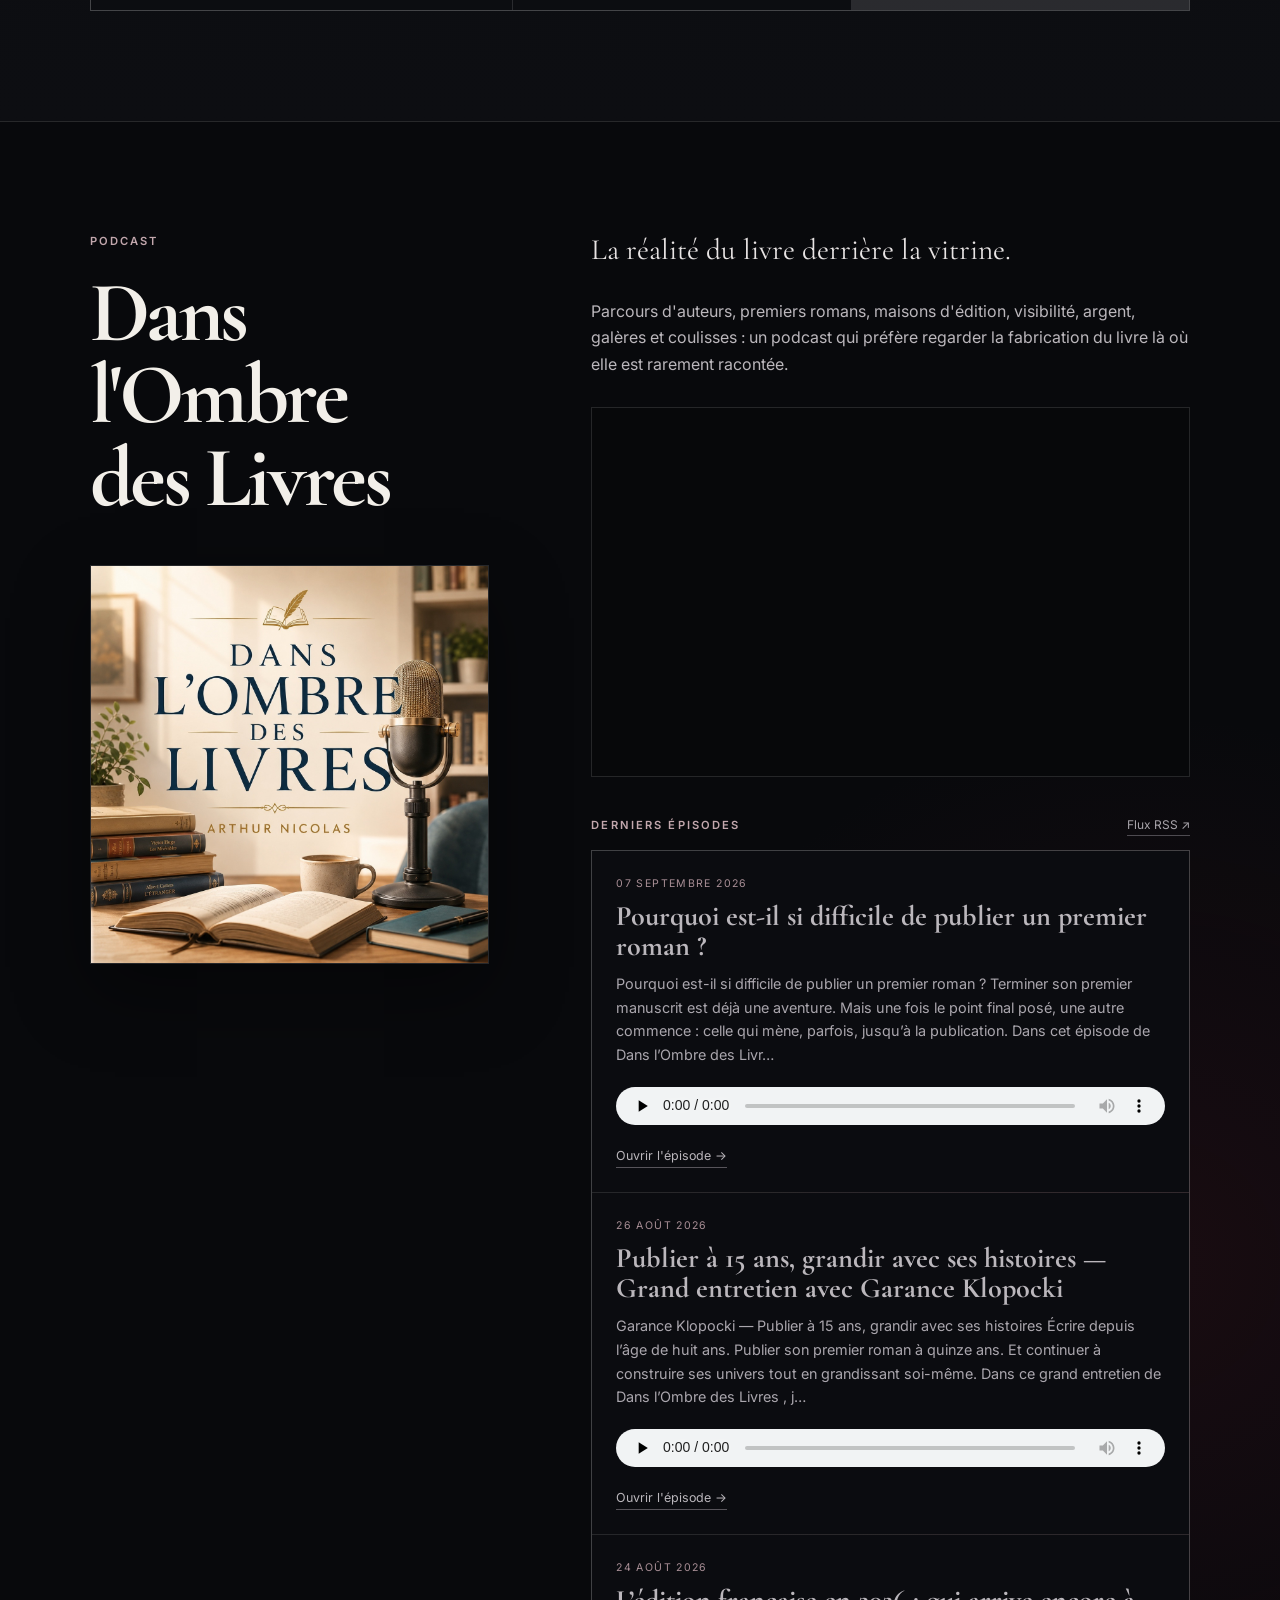
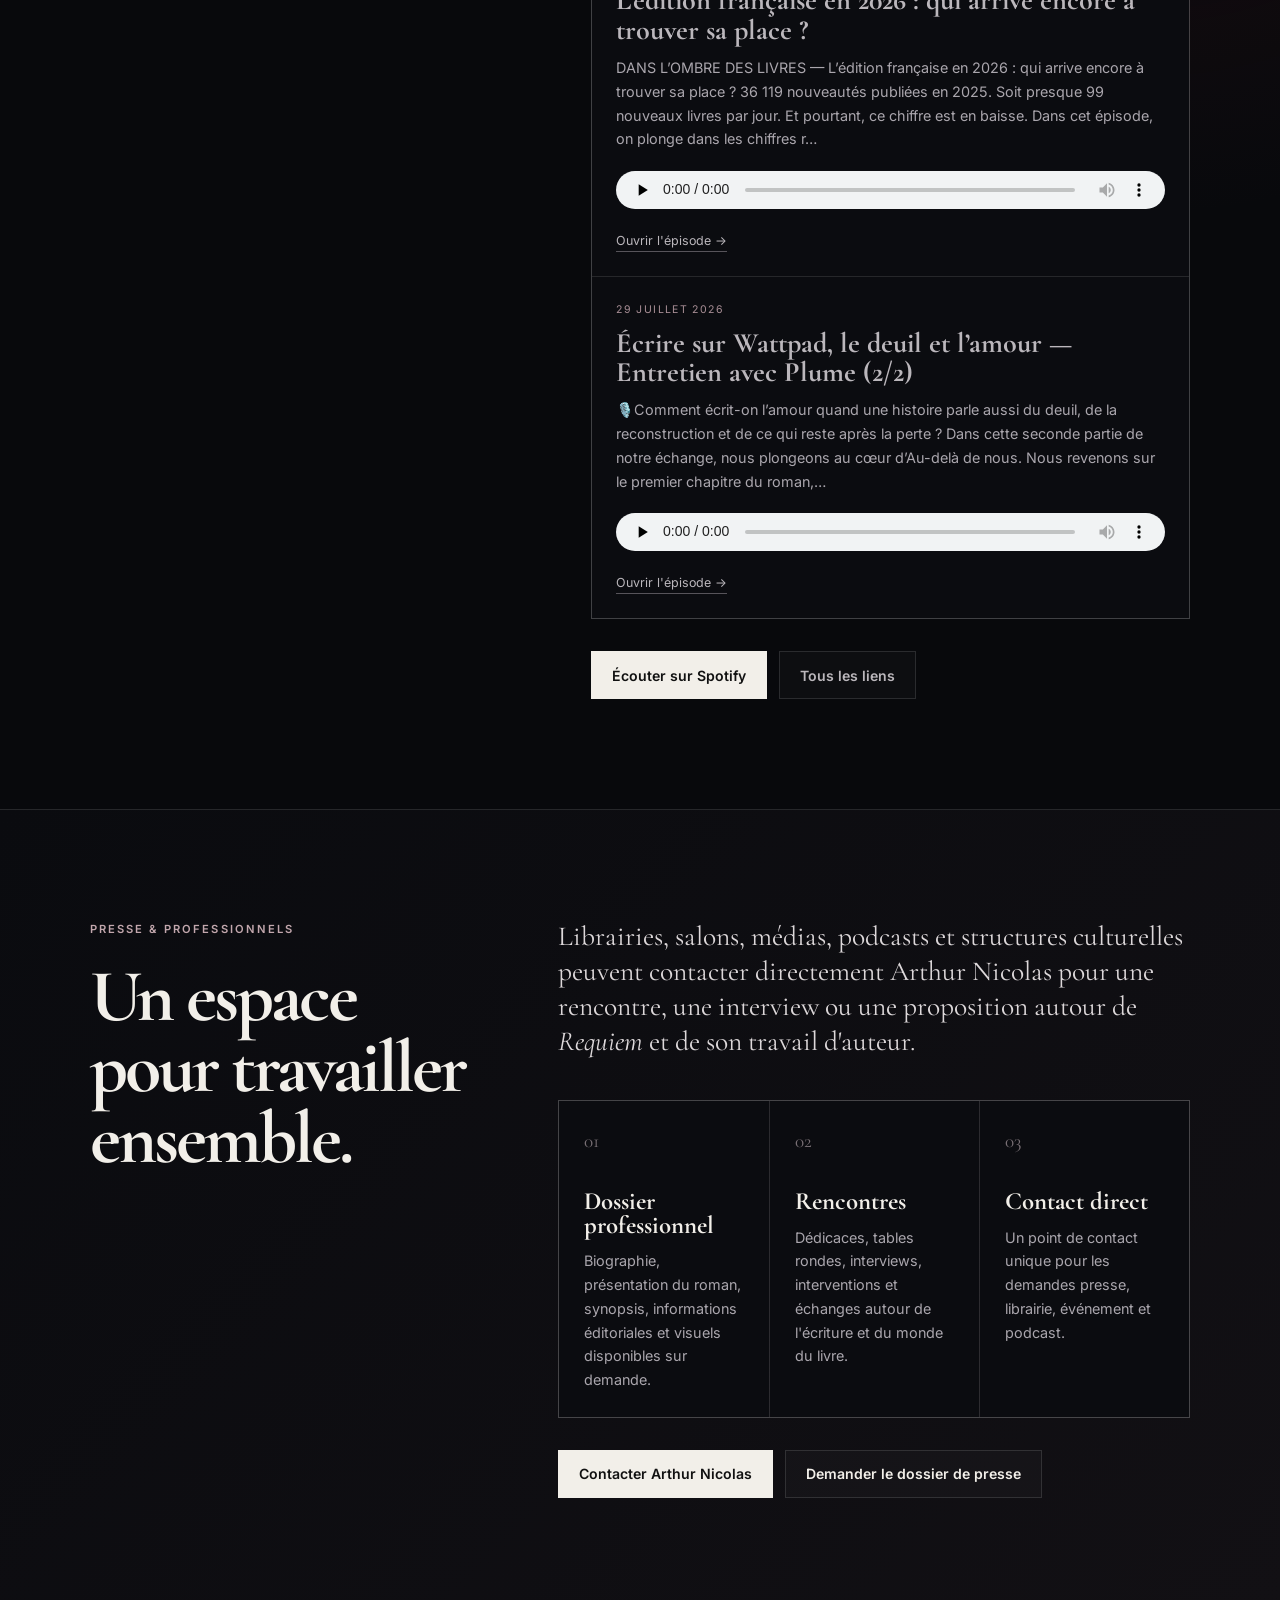
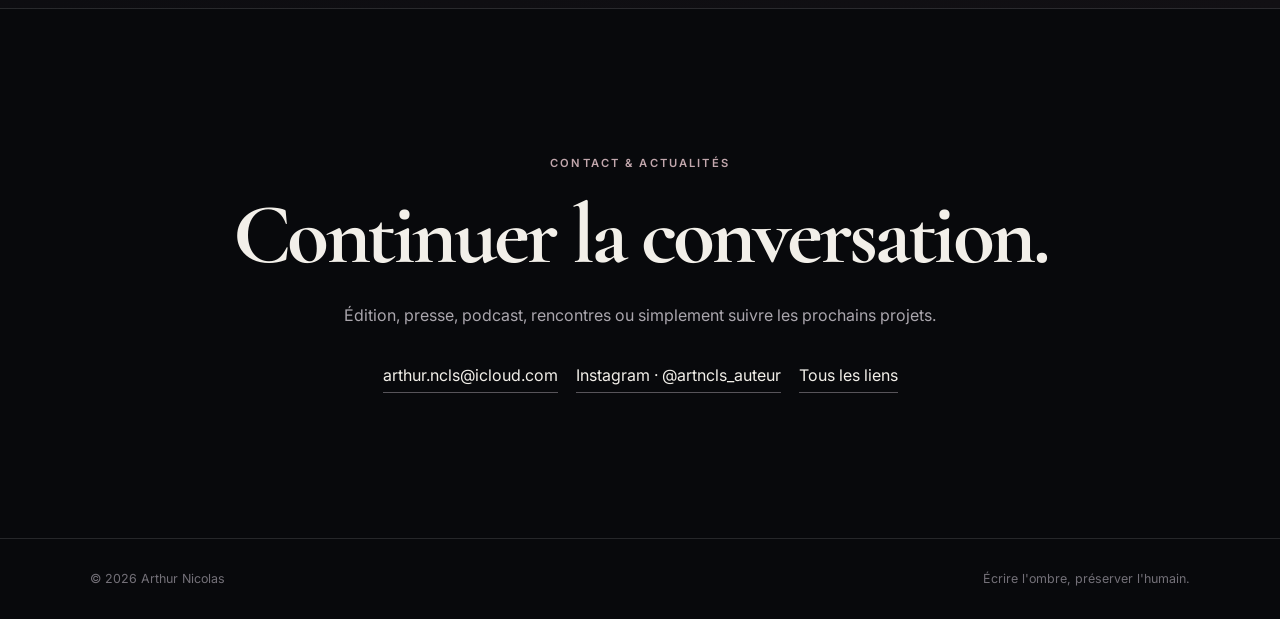
==== commit 8c00dc82: "Utilise les photos locales du site" ====
--- a/index.html
+++ b/index.html
@@ -99,7 +99,7 @@
         <p class="eyebrow">L'auteur</p>
         <h2>Arthur<br>Nicolas</h2>
         <figure class="author-photo">
-          <img src="https://d2ol7oe51mr4n9.cloudfront.net/user_3ITd6pgINnP96WmT6fmjnUlGJFT/50291387-243b-4919-8e77-8e6717c3fcbd.jpg" alt="Arthur Nicolas avec des exemplaires de Ravenscrow" loading="lazy">
+          <img src="assets/photos/arthur-author-ravenscrow.jpg" alt="Arthur Nicolas avec des exemplaires de Ravenscrow" loading="lazy">
         </figure>
       </div>
       <div class="copy">
@@ -137,7 +137,7 @@
         </details>
         <blockquote>« Un thriller gothique qui bascule progressivement dans la dark fantasy, l'horreur cosmique et l'apocalypse sans perdre son moteur intime. »</blockquote>
         <figure class="requiem-atmosphere">
-          <img src="https://d2ol7oe51mr4n9.cloudfront.net/user_3ITd6pgINnP96WmT6fmjnUlGJFT/541e9700-059a-454a-b3b4-cb0094e45858.jpg" alt="Arthur Nicolas lisant Ravenscrow" loading="lazy">
+          <img src="assets/photos/arthur-reading-ravenscrow.jpg" alt="Arthur Nicolas lisant Ravenscrow" loading="lazy">
           <figcaption>Dans les pages de Ravenscrow</figcaption>
         </figure>
       </div>
@@ -194,7 +194,7 @@
         <p>Salons, dédicaces, festivals, interventions et médias : les prochaines dates seront annoncées ici et sur Instagram.</p>
       </div>
       <figure class="encounter-photo">
-        <img src="https://d2ol7oe51mr4n9.cloudfront.net/user_3ITd6pgINnP96WmT6fmjnUlGJFT/55668f41-9734-4c98-bf58-408df77242c0.jpg" alt="Arthur Nicolas en séance de dédicace de Ravenscrow" loading="lazy">
+        <img src="assets/photos/arthur-signing-ravenscrow.jpg" alt="Arthur Nicolas en séance de dédicace de Ravenscrow" loading="lazy">
         <figcaption>Dédicaces, échanges et rencontres autour des livres.</figcaption>
       </figure>
       <div class="timeline">
@@ -233,7 +233,7 @@
         <p class="eyebrow">Podcast</p>
         <h2>Dans l'Ombre<br>des Livres</h2>
         <figure class="podcast-artwork">
-          <img src="https://d2ol7oe51mr4n9.cloudfront.net/user_3ITd6pgINnP96WmT6fmjnUlGJFT/4c7d7974-24e6-4328-82b7-87a3e81ac54e.jpg" alt="Visuel du podcast Dans l'Ombre des Livres d'Arthur Nicolas" loading="lazy">
+          <img src="assets/photos/podcast-dans-ombre-livres.jpg" alt="Visuel du podcast Dans l'Ombre des Livres d'Arthur Nicolas" loading="lazy">
         </figure>
       </div>
       <div class="copy">
--- a/styles.css
+++ b/styles.css
@@ -36,6 +36,30 @@
 .section h2{font-size:clamp(3.2rem,6.7vw,7rem);letter-spacing:-.04em}
 .copy{max-width:780px;color:#bbb7bc}
 .copy .intro{font-family:var(--serif);font-size:clamp(1.55rem,2.3vw,2.2rem);line-height:1.25;color:#e7e3e3;margin-top:0}
+.author-intro{min-width:0}
+.author-photo,.requiem-atmosphere,.encounter-photo,.podcast-artwork{margin:0}
+.author-photo{margin-top:44px;max-width:470px}
+.author-photo img{display:block;width:100%;aspect-ratio:1.04/1;object-fit:cover;object-position:center 40%;filter:saturate(.82) contrast(1.04);border:1px solid var(--line);box-shadow:0 28px 60px rgba(0,0,0,.42)}
+.requiem-atmosphere{margin-top:46px;max-width:760px}
+.requiem-atmosphere img{display:block;width:100%;aspect-ratio:4/3;object-fit:cover;object-position:center 46%;border:1px solid rgba(255,255,255,.13);box-shadow:0 28px 60px rgba(0,0,0,.38)}
+.requiem-atmosphere figcaption,.encounter-photo figcaption{margin-top:10px;color:#858188;font-size:.69rem;text-transform:uppercase;letter-spacing:.12em}
+.encounter-photo{margin:48px 0 0;max-width:980px}
+.encounter-photo img{display:block;width:100%;height:430px;object-fit:cover;object-position:center 45%;filter:contrast(1.05);border:1px solid var(--line);box-shadow:0 26px 60px rgba(0,0,0,.35)}
+.podcast-title{min-width:0}
+.podcast-artwork{margin-top:42px;max-width:430px}
+.podcast-artwork img{display:block;width:100%;aspect-ratio:1/1;object-fit:cover;border:1px solid rgba(255,255,255,.14);box-shadow:0 30px 70px rgba(0,0,0,.42)}
+.author-photo{margin:42px 0 0;max-width:430px}
+.author-photo img{display:block;width:100%;aspect-ratio:1/1;object-fit:cover;object-position:center 34%;border:1px solid var(--line);filter:saturate(.86) contrast(1.02);box-shadow:0 28px 60px rgba(0,0,0,.38)}
+.author-photo:after{content:"";display:block;width:38%;height:1px;background:var(--wine);margin-top:14px}
+.requiem-atmosphere{margin:52px 0 0}
+.requiem-atmosphere img{display:block;width:100%;height:clamp(280px,38vw,520px);object-fit:cover;object-position:center 46%;border:1px solid var(--line);filter:saturate(.72) contrast(1.06)}
+.requiem-atmosphere figcaption,.encounter-photo figcaption{margin-top:11px;color:#77737b;font-size:.69rem;text-transform:uppercase;letter-spacing:.12em}
+.encounter-photo{margin:56px 0 0;display:grid;grid-template-columns:minmax(260px,.75fr) minmax(0,1.25fr);gap:26px;align-items:end}
+.encounter-photo img{width:100%;max-width:520px;height:420px;object-fit:cover;object-position:center 42%;border:1px solid var(--line);filter:contrast(1.04)}
+.encounter-photo figcaption{padding-bottom:12px;max-width:420px}
+.podcast-artwork{margin:46px 0 0;max-width:430px}
+.podcast-artwork img{display:block;width:100%;aspect-ratio:1/1;object-fit:cover;border:1px solid var(--line);box-shadow:0 28px 70px rgba(0,0,0,.4)}
+
 .requiem{display:grid;grid-template-columns:minmax(280px,.62fr) minmax(0,1.38fr);gap:8vw;align-items:start;background:radial-gradient(circle at 10% 30%,rgba(114,26,45,.14),transparent 30%),linear-gradient(135deg,#0a0b0f,#111116)}
 .cover-wrap{margin:0;position:sticky;top:106px;max-width:460px}
 .cover-wrap img{display:block;width:100%;box-shadow:0 40px 80px rgba(0,0,0,.6);border:1px solid rgba(255,255,255,.15)}
@@ -110,6 +134,9 @@
 footer{display:flex;justify-content:space-between;gap:24px;padding:30px clamp(24px,7vw,112px);font-size:.78rem;color:#737078}
 @media(max-width:1100px){.nav{gap:12px}.nav a{font-size:.74rem}}
 @media(max-width:980px){
+  .author-photo{max-width:520px}
+  .podcast-artwork{max-width:460px}
+  .encounter-photo{grid-template-columns:1fr}.encounter-photo img{max-width:620px;height:auto}
   .bookstore-grid{grid-template-columns:1fr}
   .nav{display:none;position:absolute;top:62px;left:20px;right:20px;background:#0c0d11;border:1px solid var(--line);padding:20px;flex-direction:column}
   .nav.open{display:flex}
@@ -122,6 +149,9 @@
 }
 @media(max-width:700px){.press-grid{grid-template-columns:1fr}}
 @media(max-width:640px){
+  .author-photo,.podcast-artwork{margin-top:30px}
+  .requiem-atmosphere{margin-top:38px}.requiem-atmosphere img{height:330px}
+  .encounter-photo{margin-top:38px;gap:10px}.encounter-photo figcaption{padding-bottom:0}
   .rss-head{align-items:flex-start;flex-direction:column;gap:8px}
   .rss-episode{padding:20px}
   .store-card{grid-template-columns:92px 1fr;gap:18px;padding:20px;min-height:0;align-items:start}
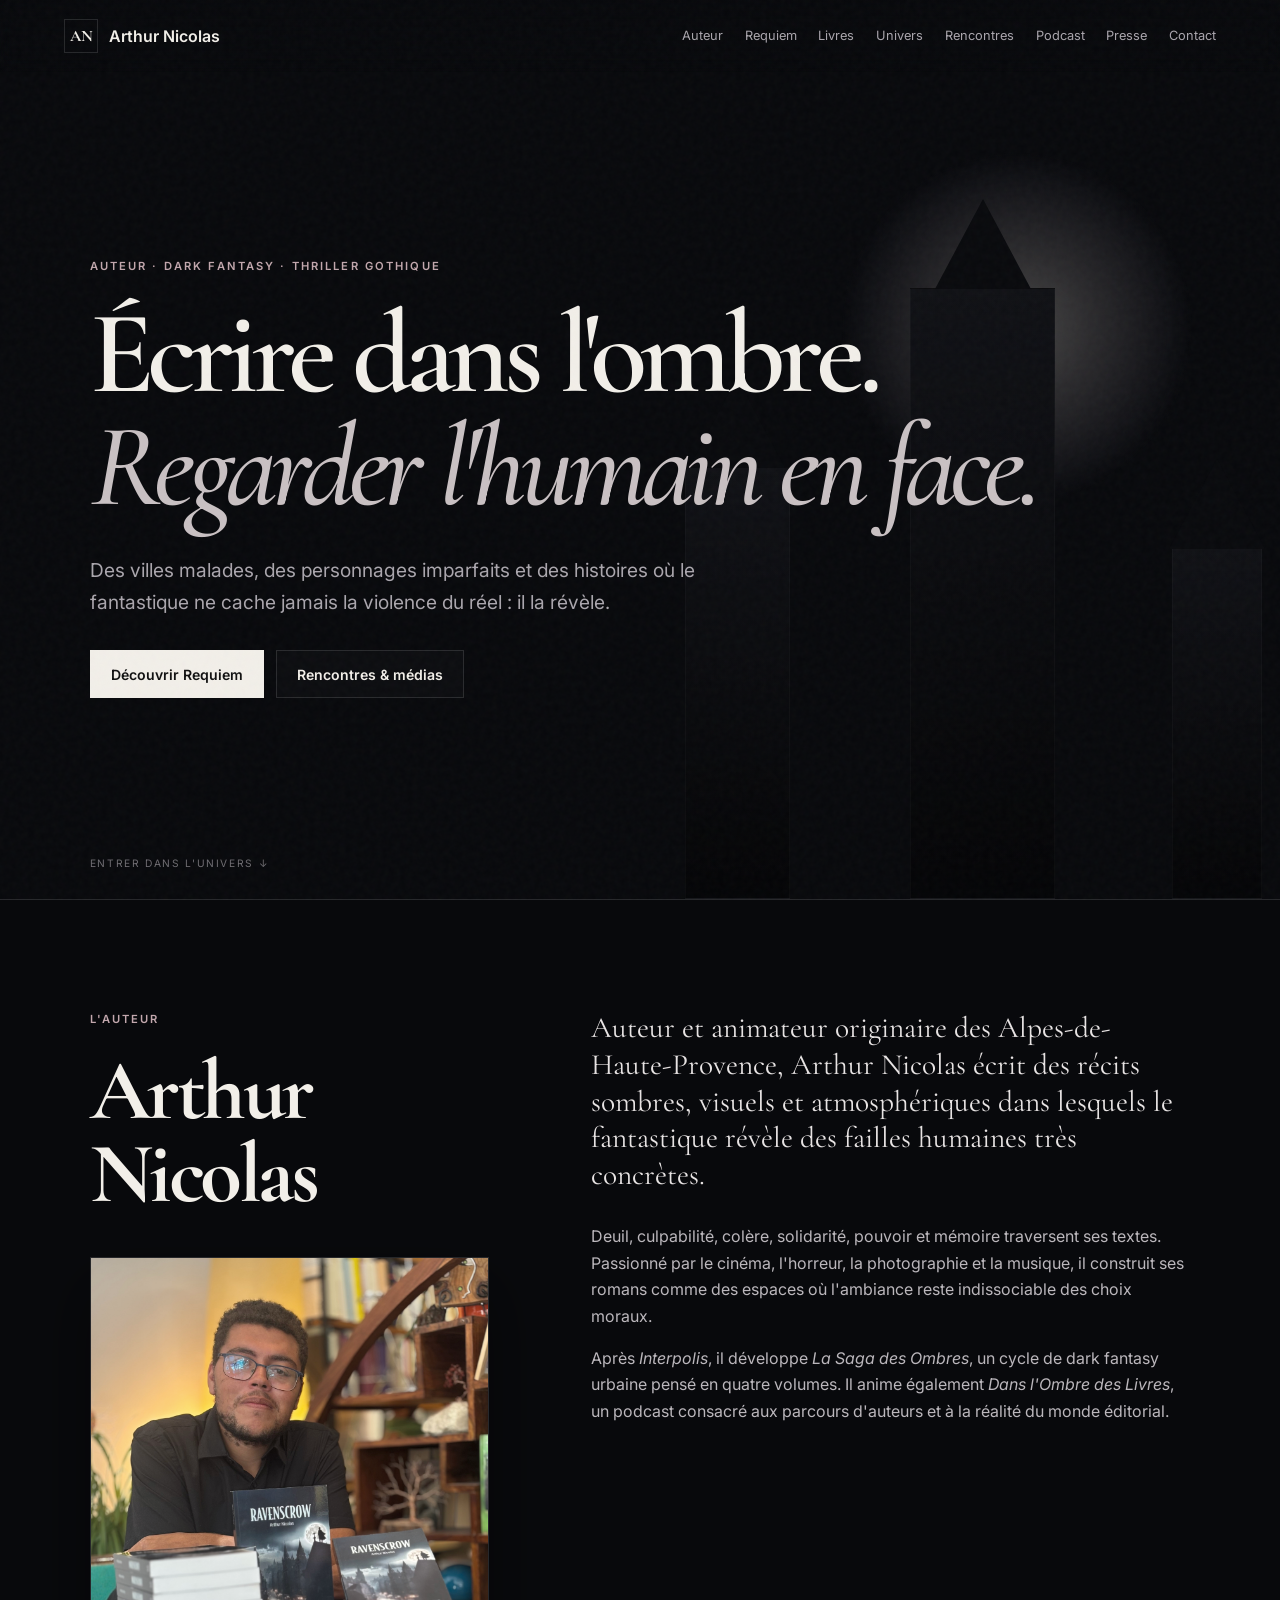
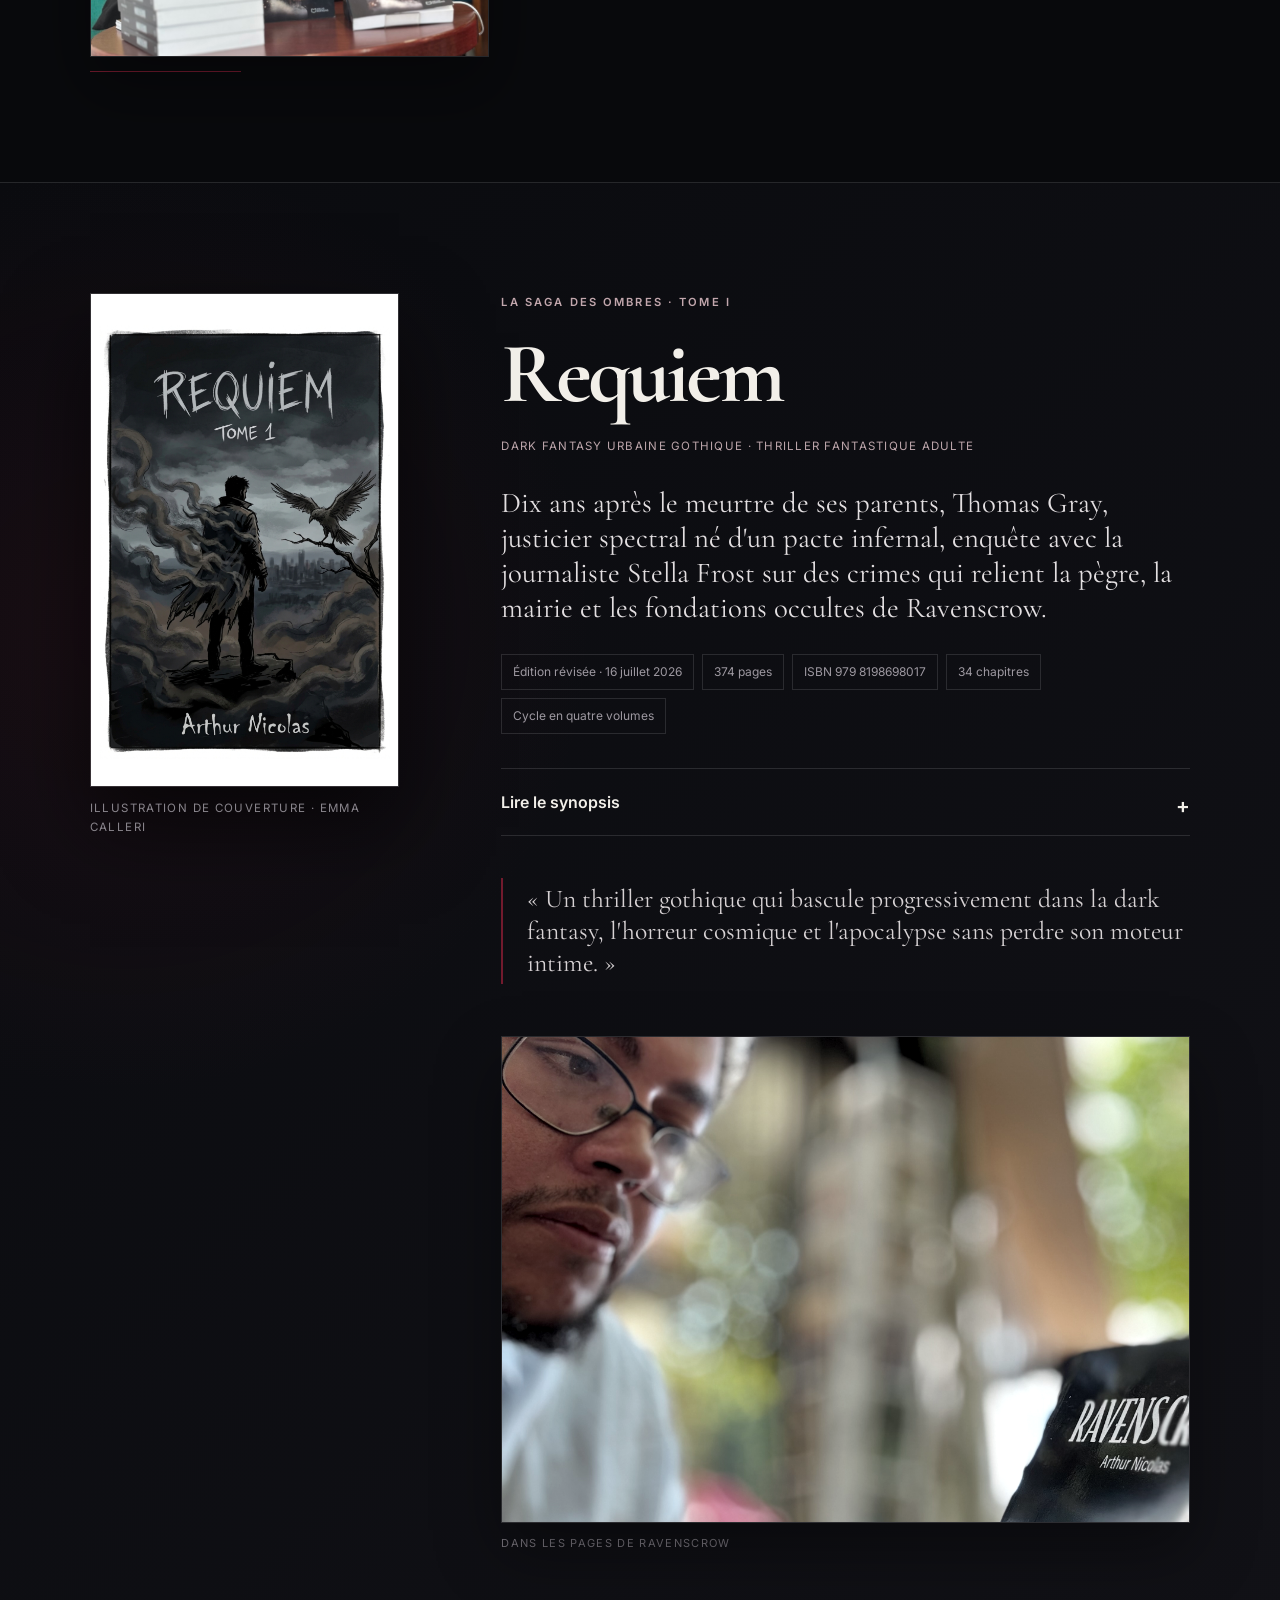
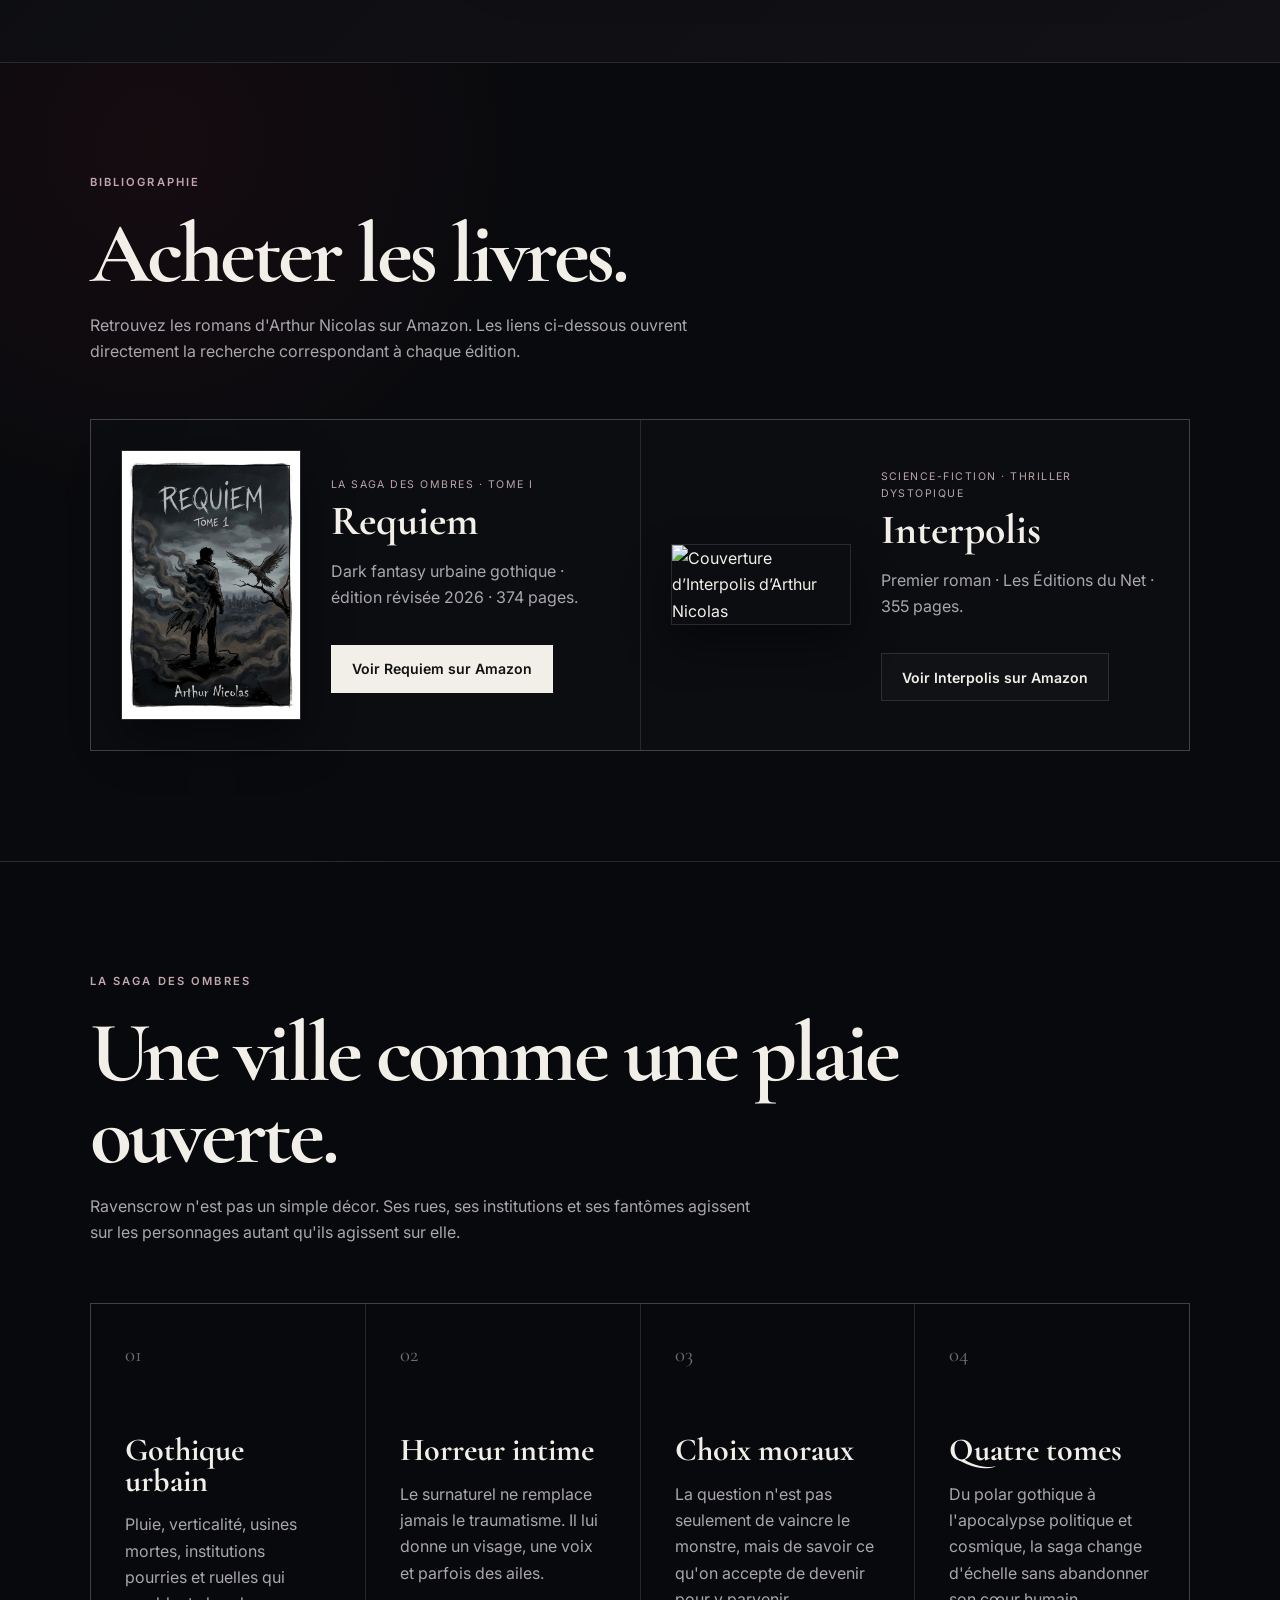
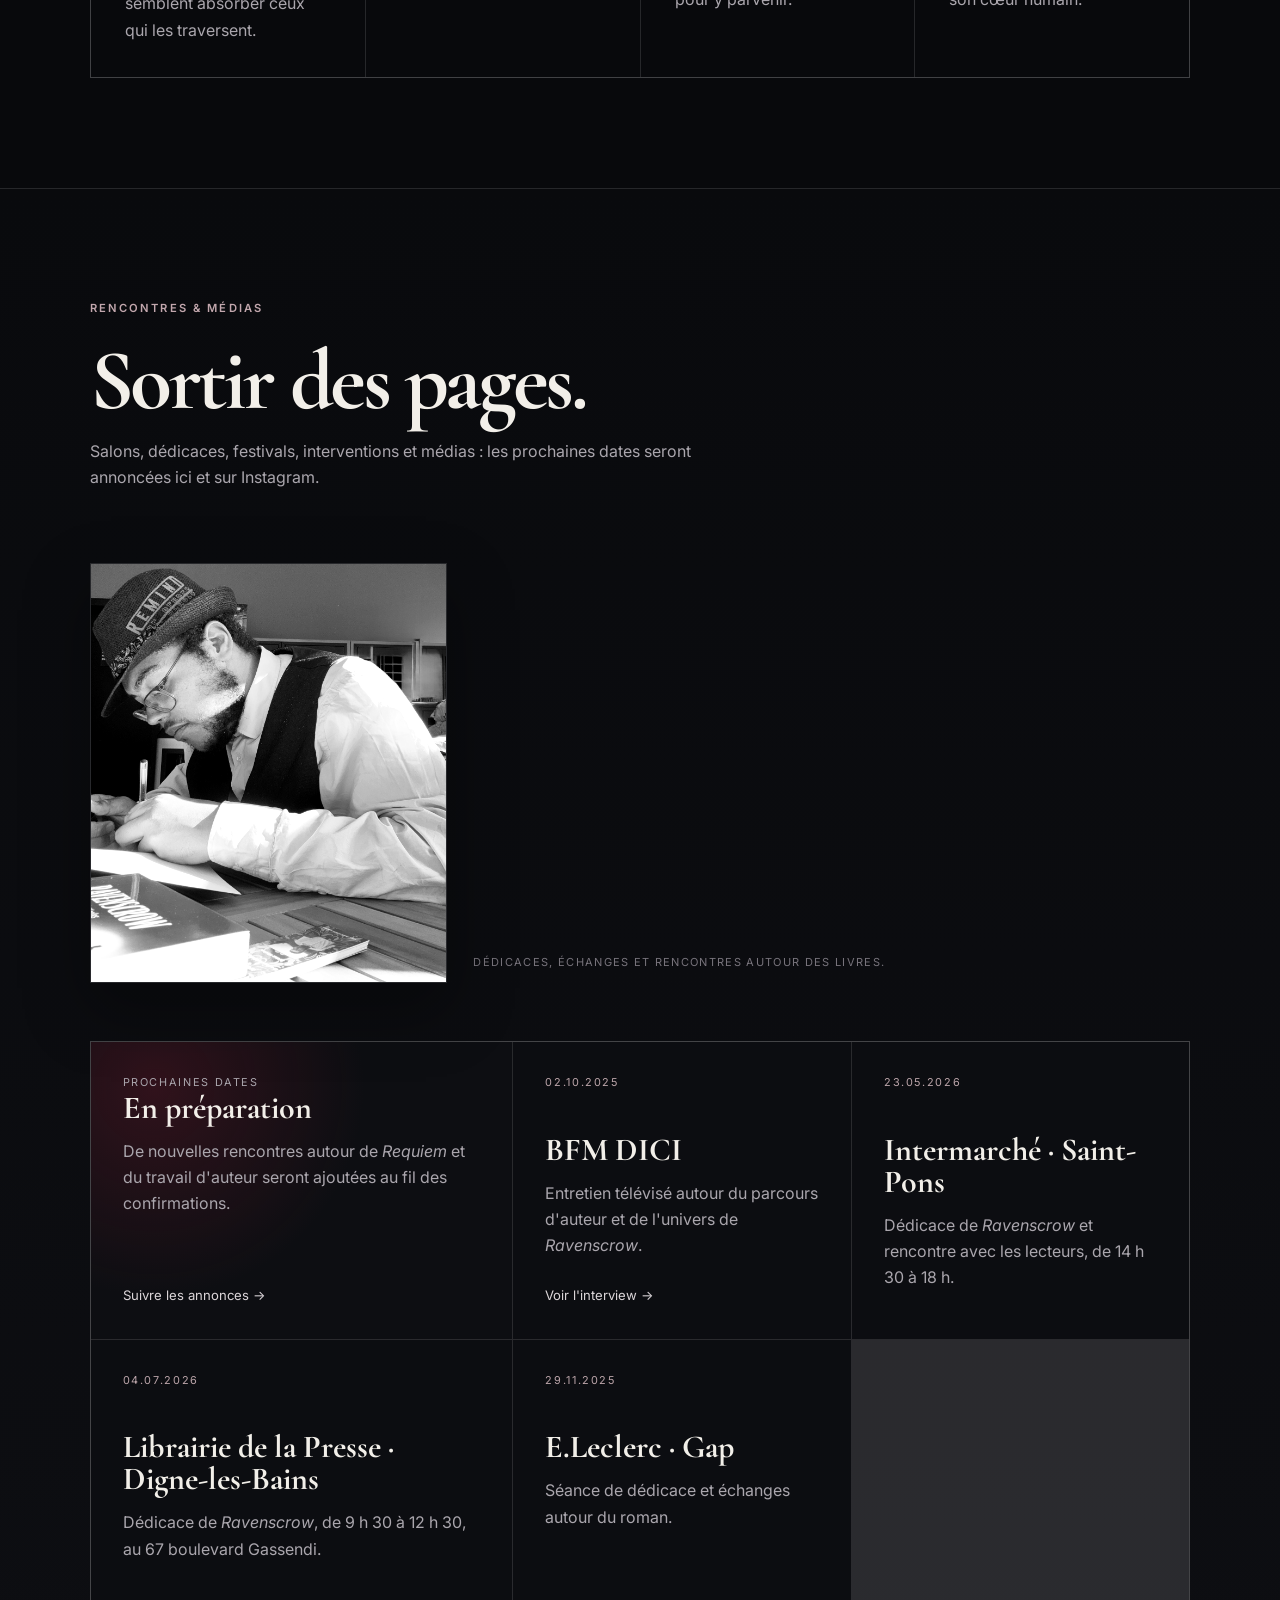
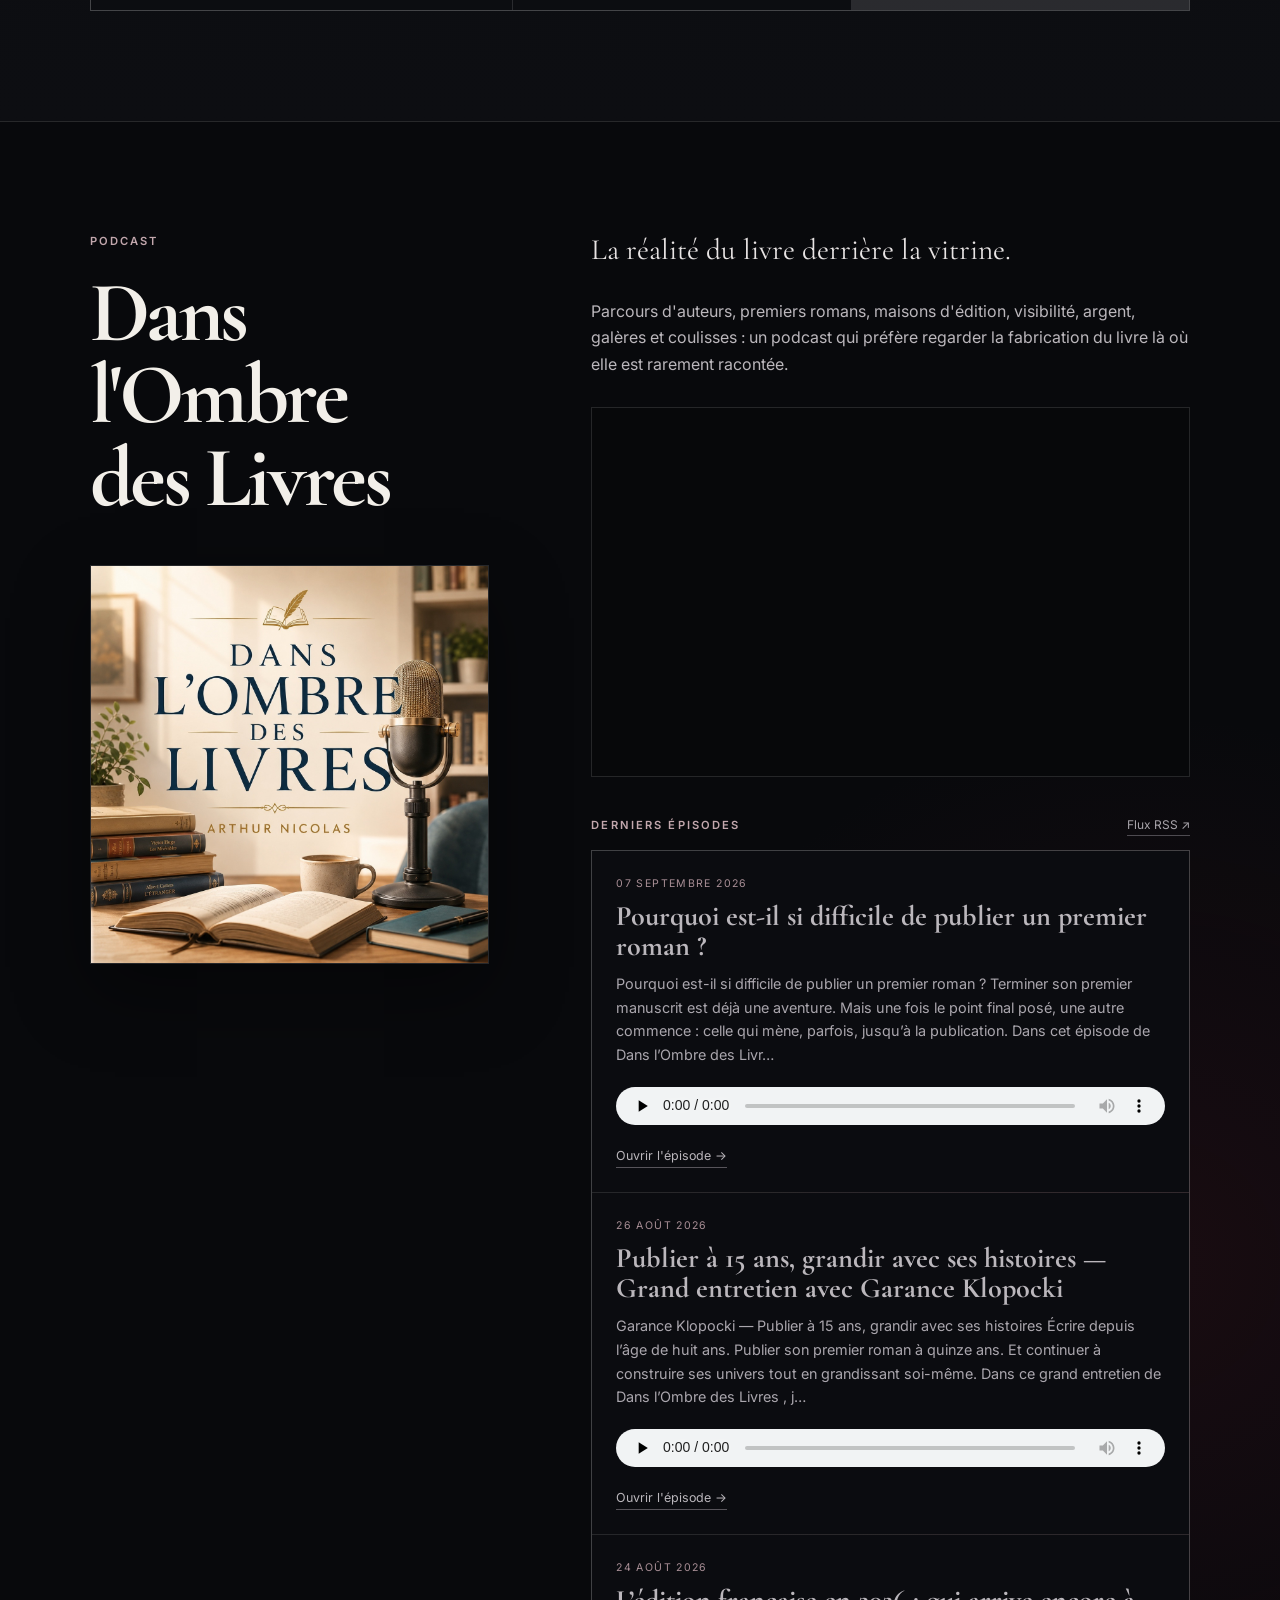
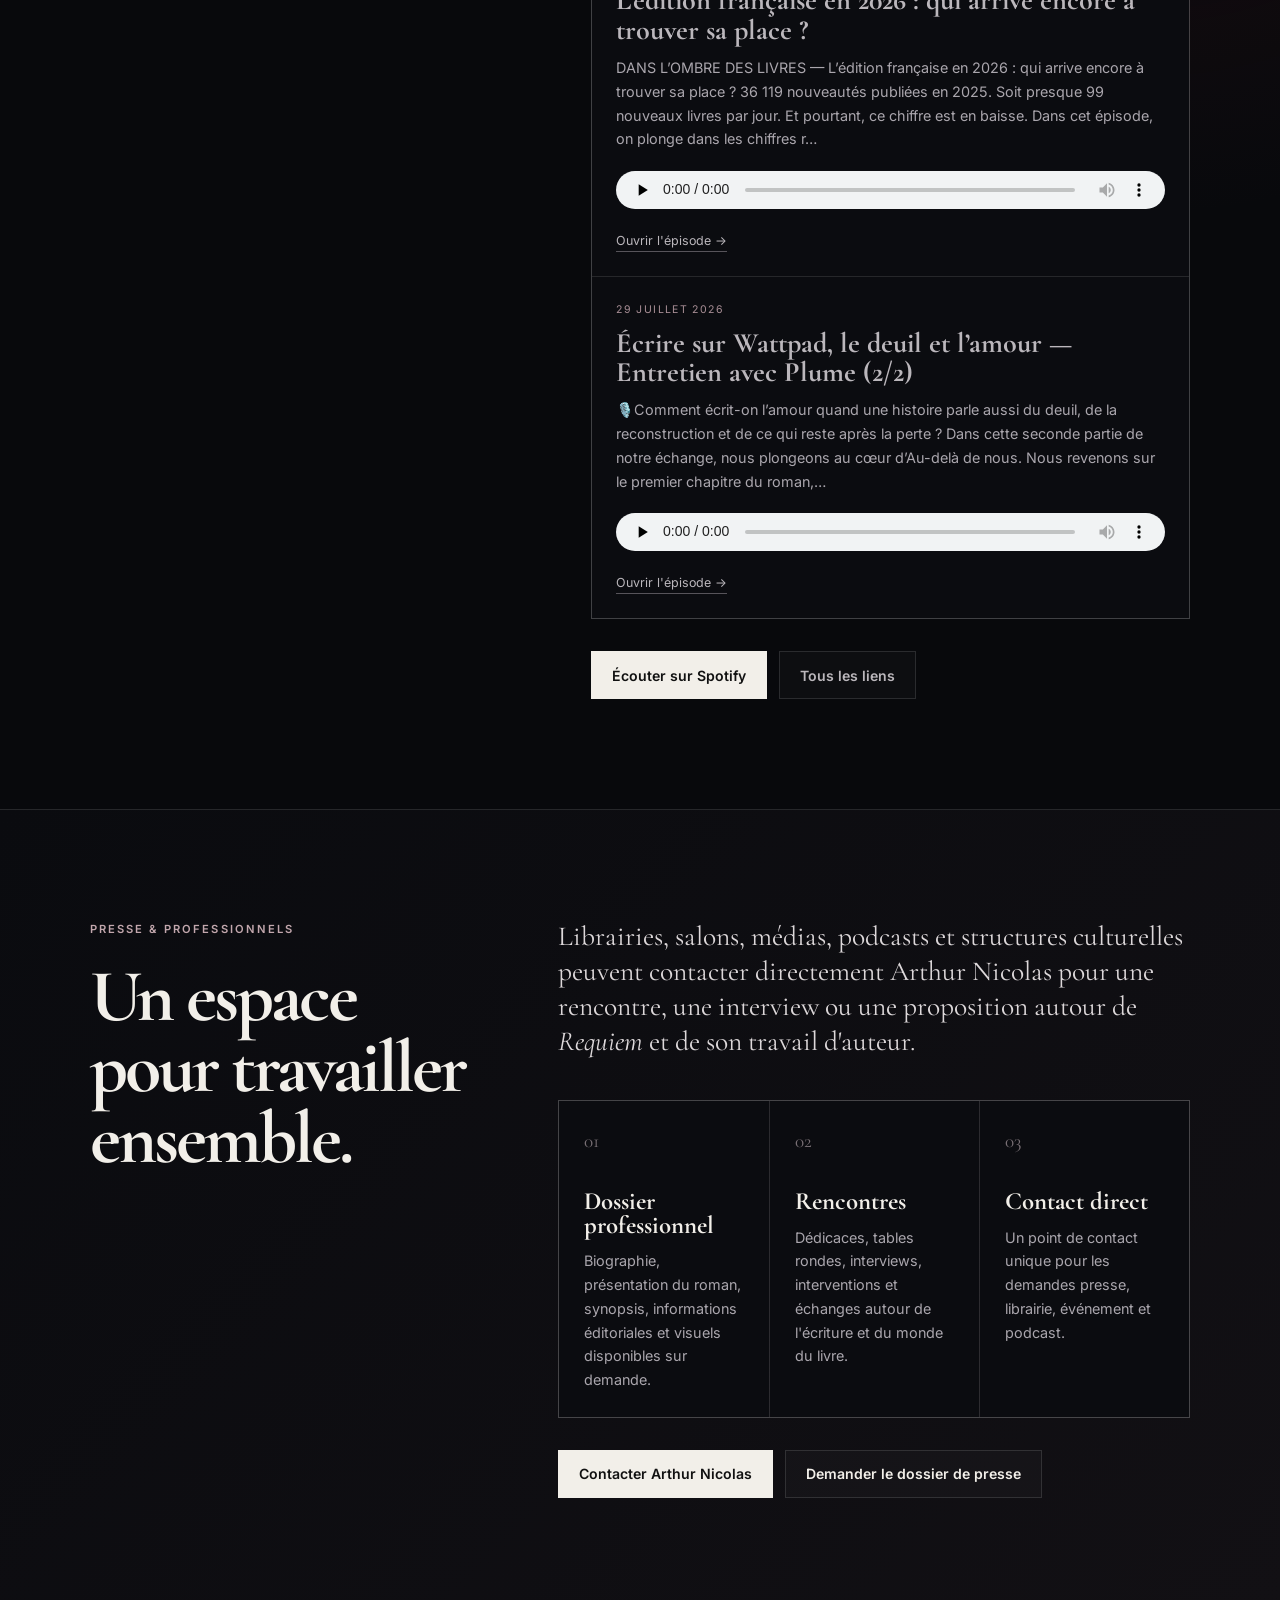
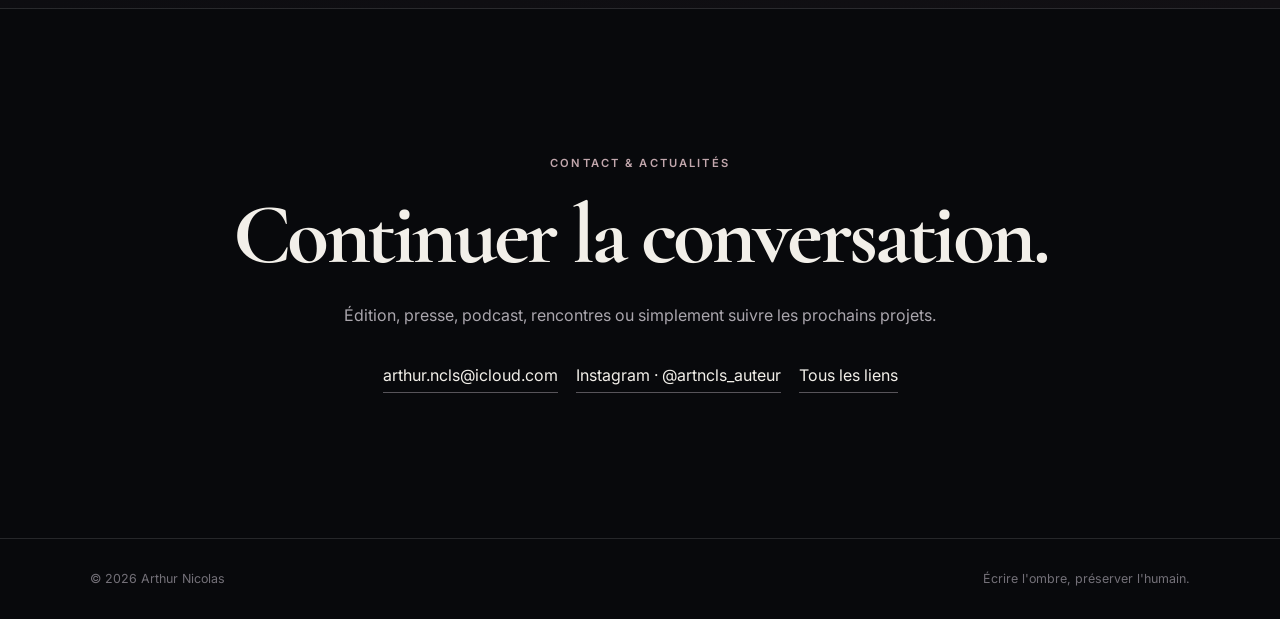
==== commit 563a547b: "Ajoute la couverture officielle d’Interpolis" ====
--- a/index.html
+++ b/index.html
@@ -162,7 +162,9 @@
           </div>
         </article>
         <article class="store-card store-card-interpolis">
-          <div class="store-placeholder" aria-hidden="true"><span>AN</span><strong>INTERPOLIS</strong></div>
+          <div class="store-cover">
+            <img src="https://d2ol7oe51mr4n9.cloudfront.net/user_3ITd6pgINnP96WmT6fmjnUlGJFT/9fbd618b-0db1-48c8-8bb6-c871122dea91.jpg" alt="Couverture d’Interpolis d’Arthur Nicolas" loading="lazy">
+          </div>
           <div class="store-copy">
             <p class="store-kicker">Science-fiction · Thriller dystopique</p>
             <h3>Interpolis</h3>
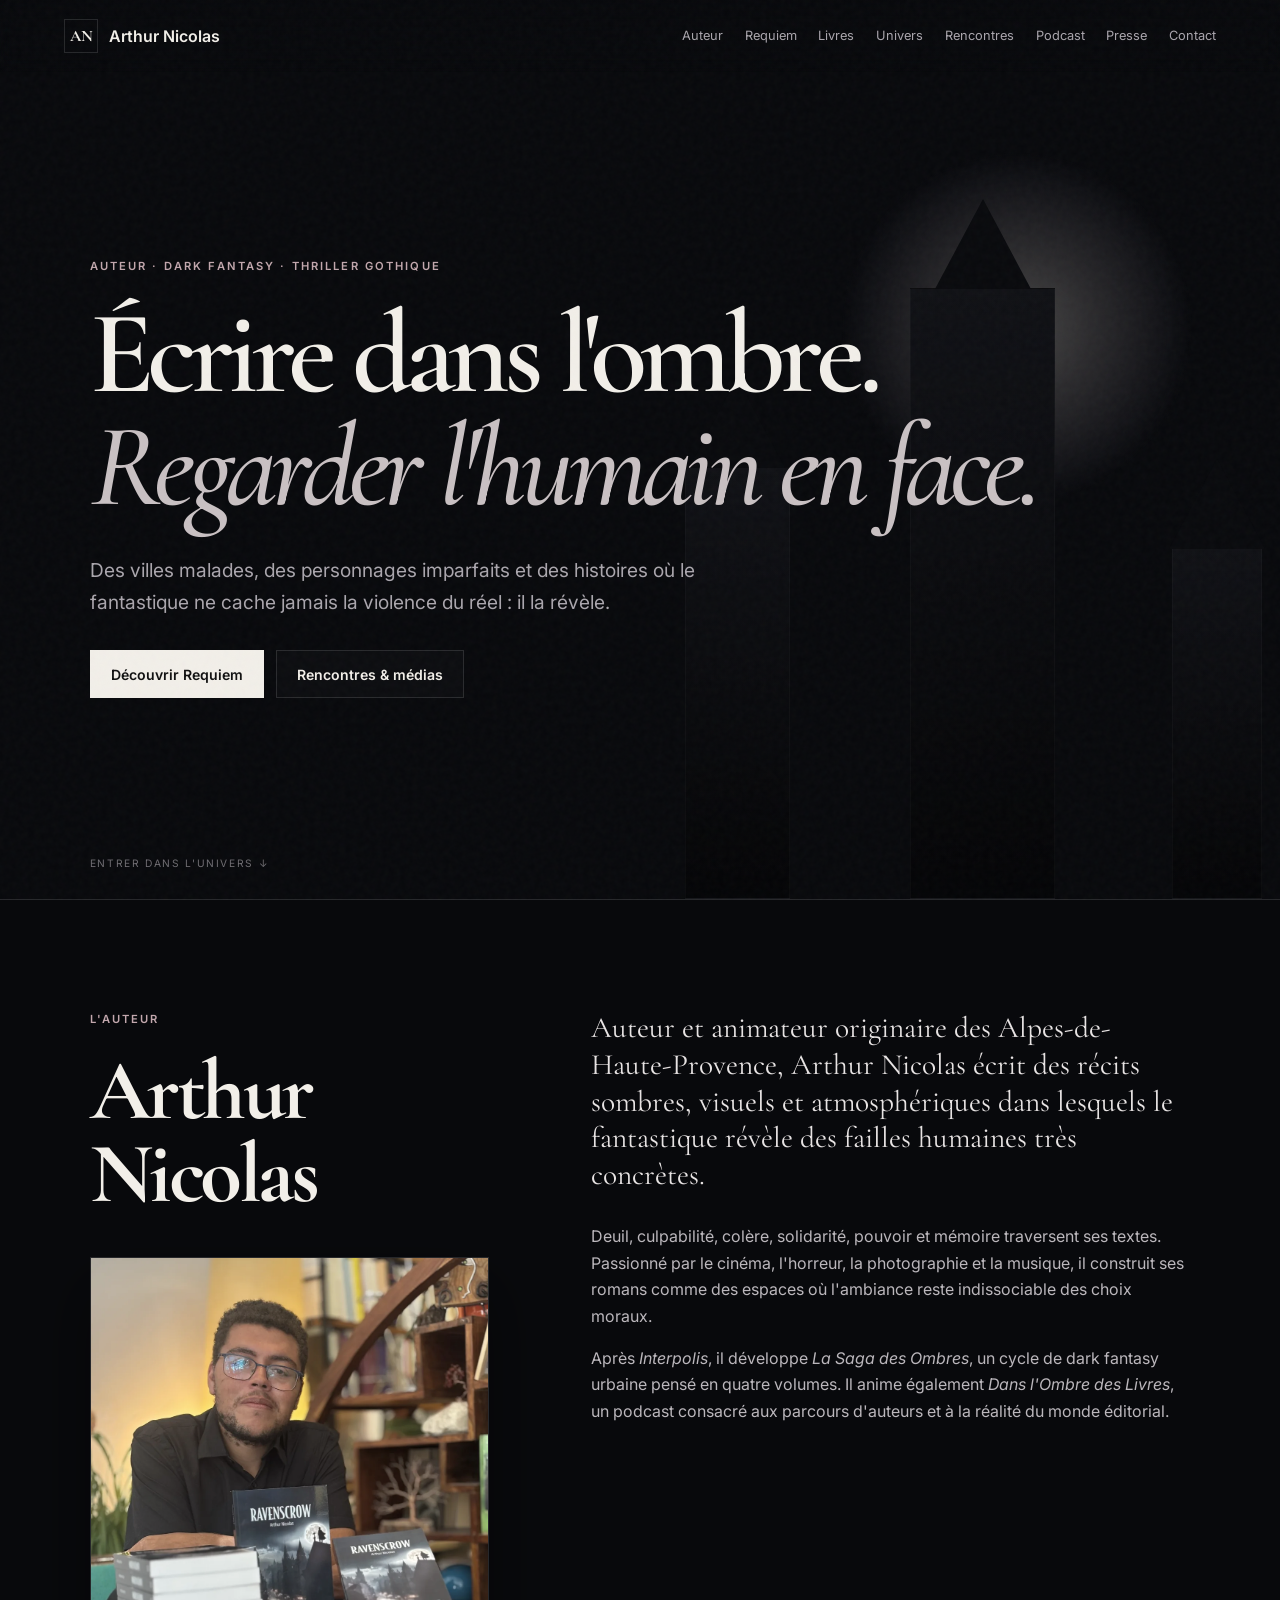
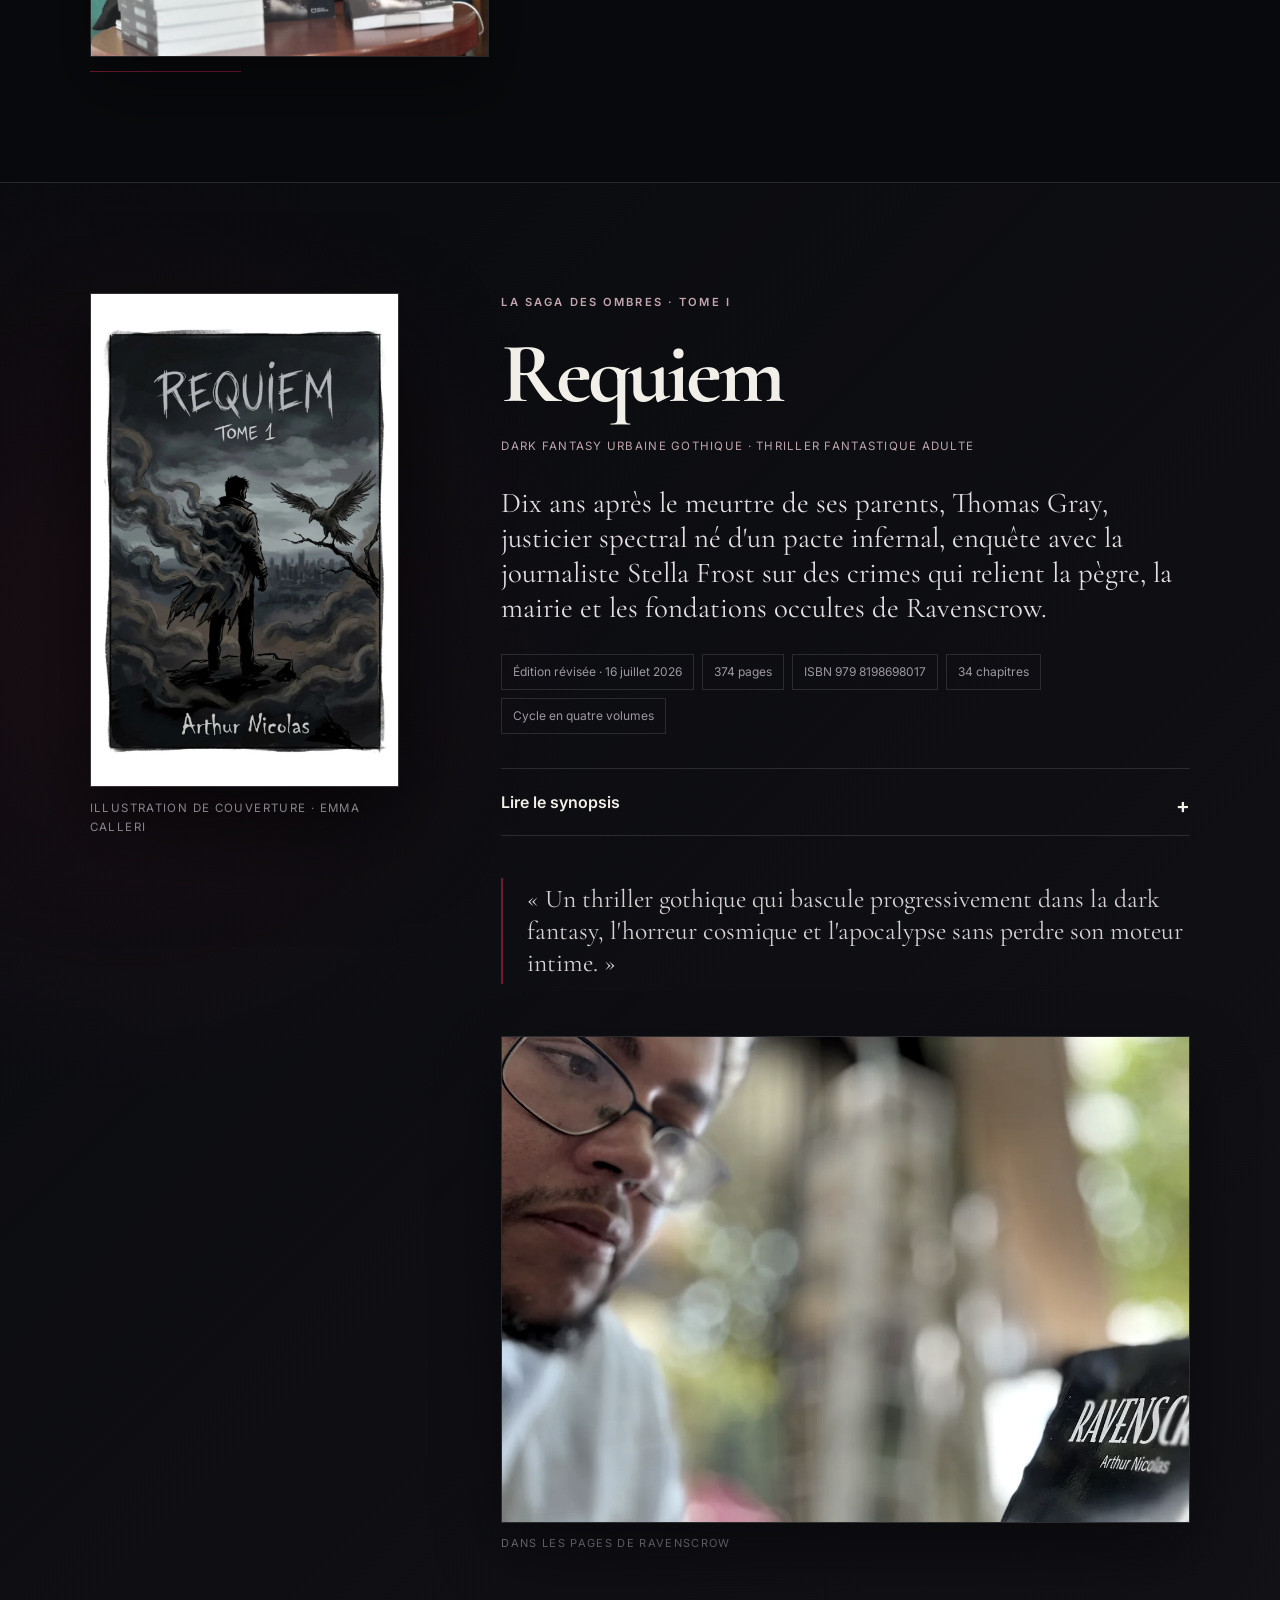
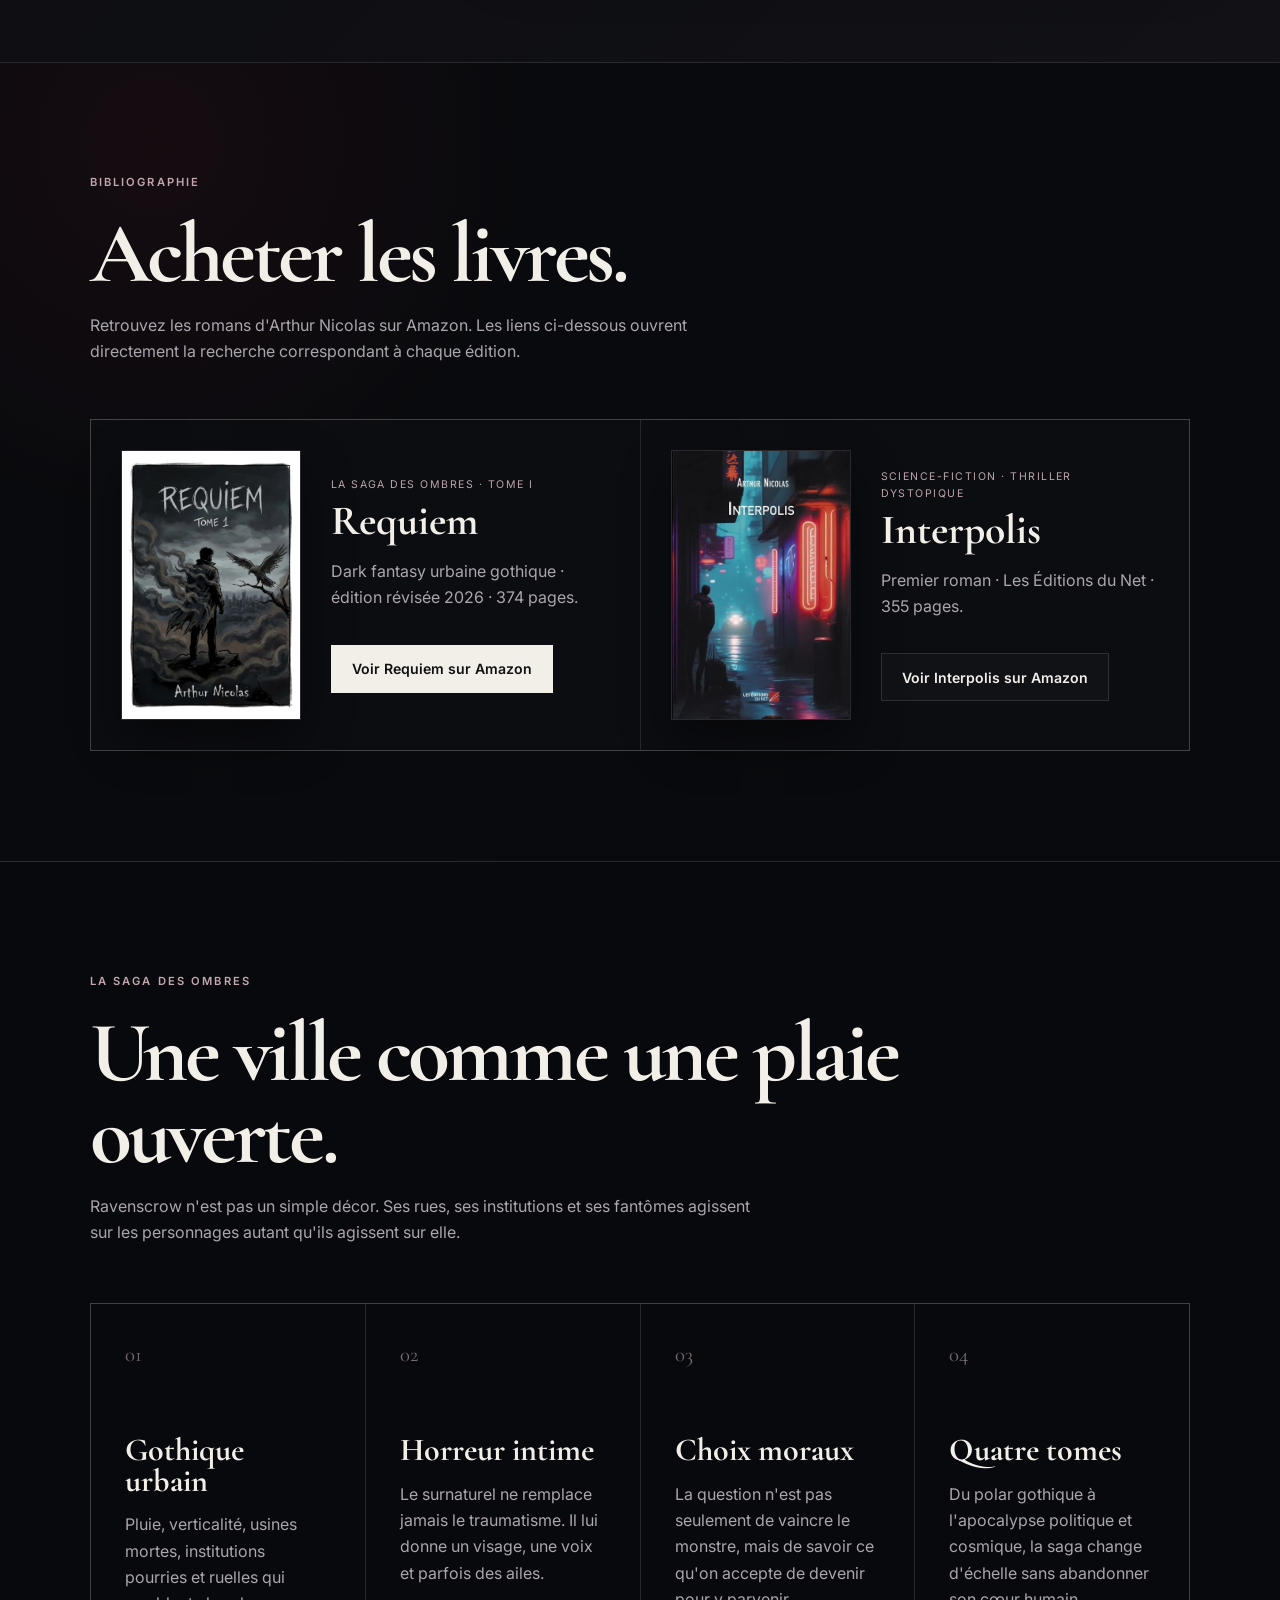
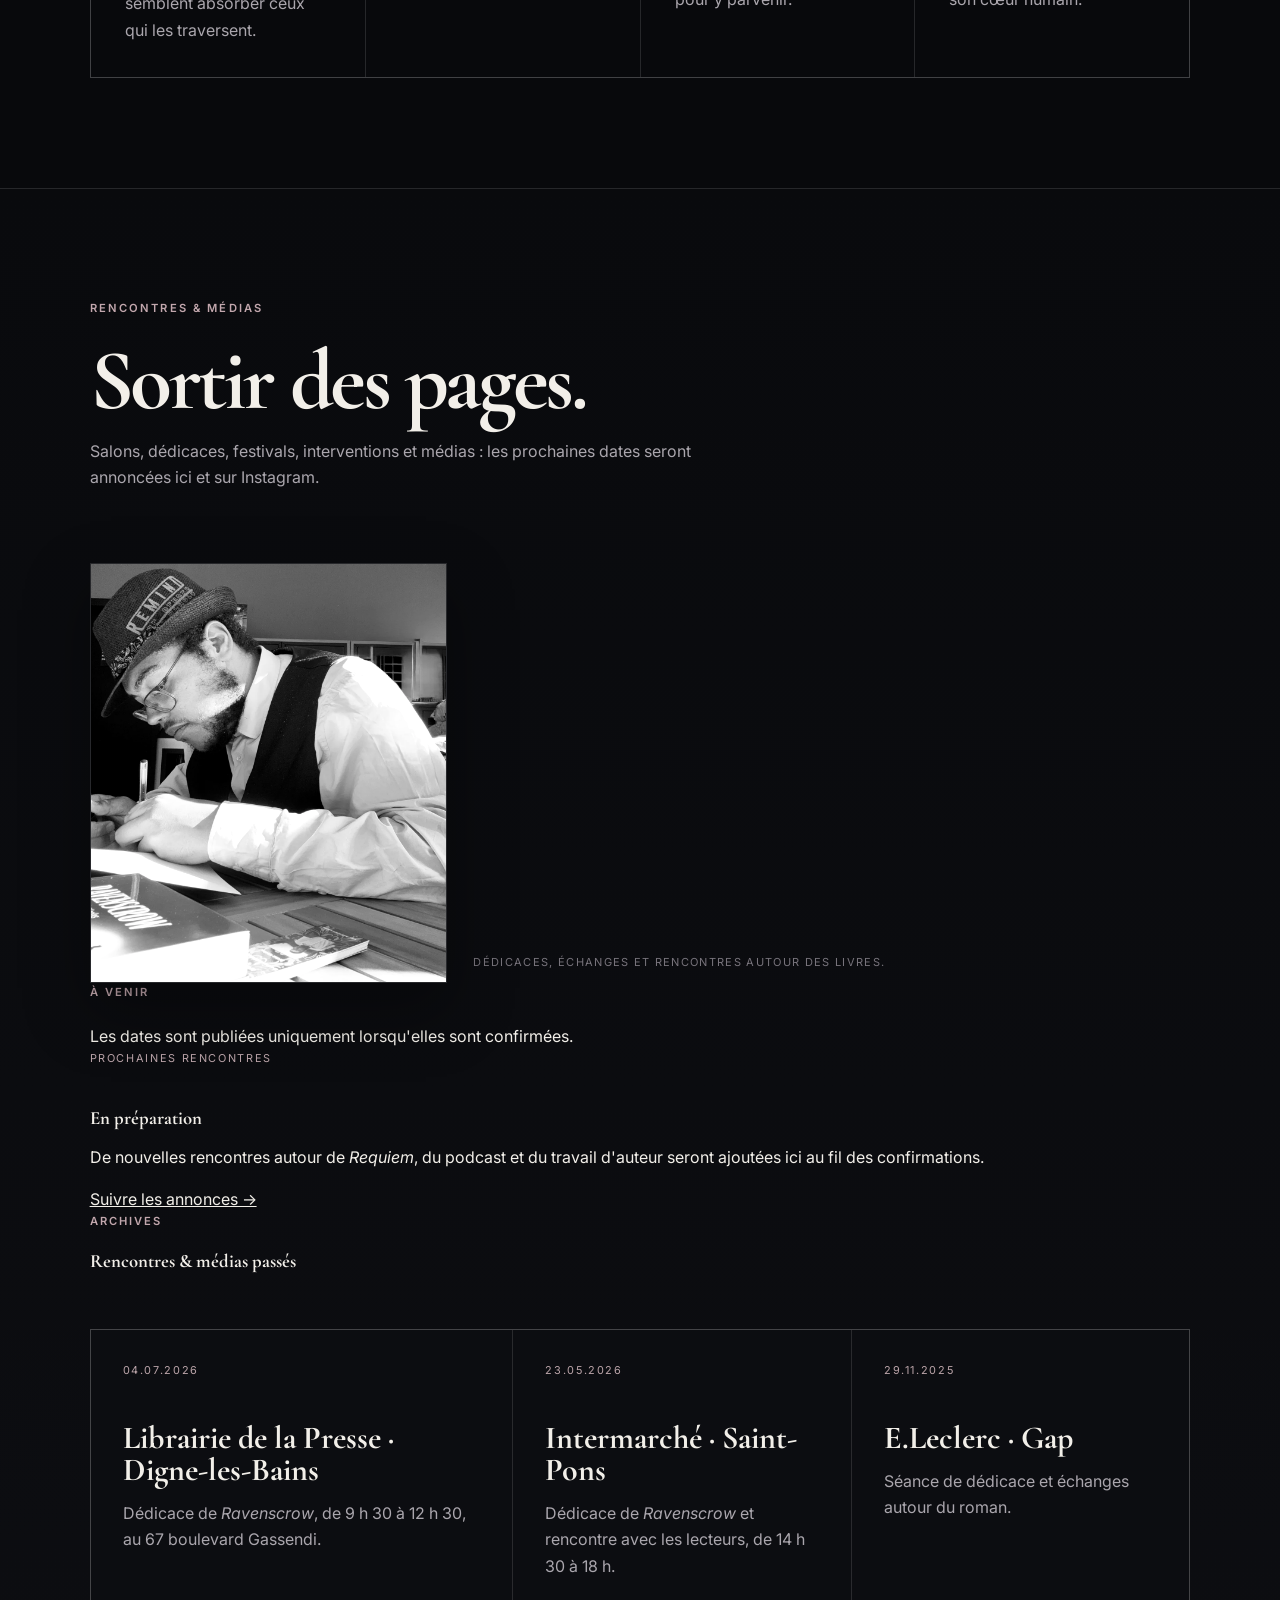
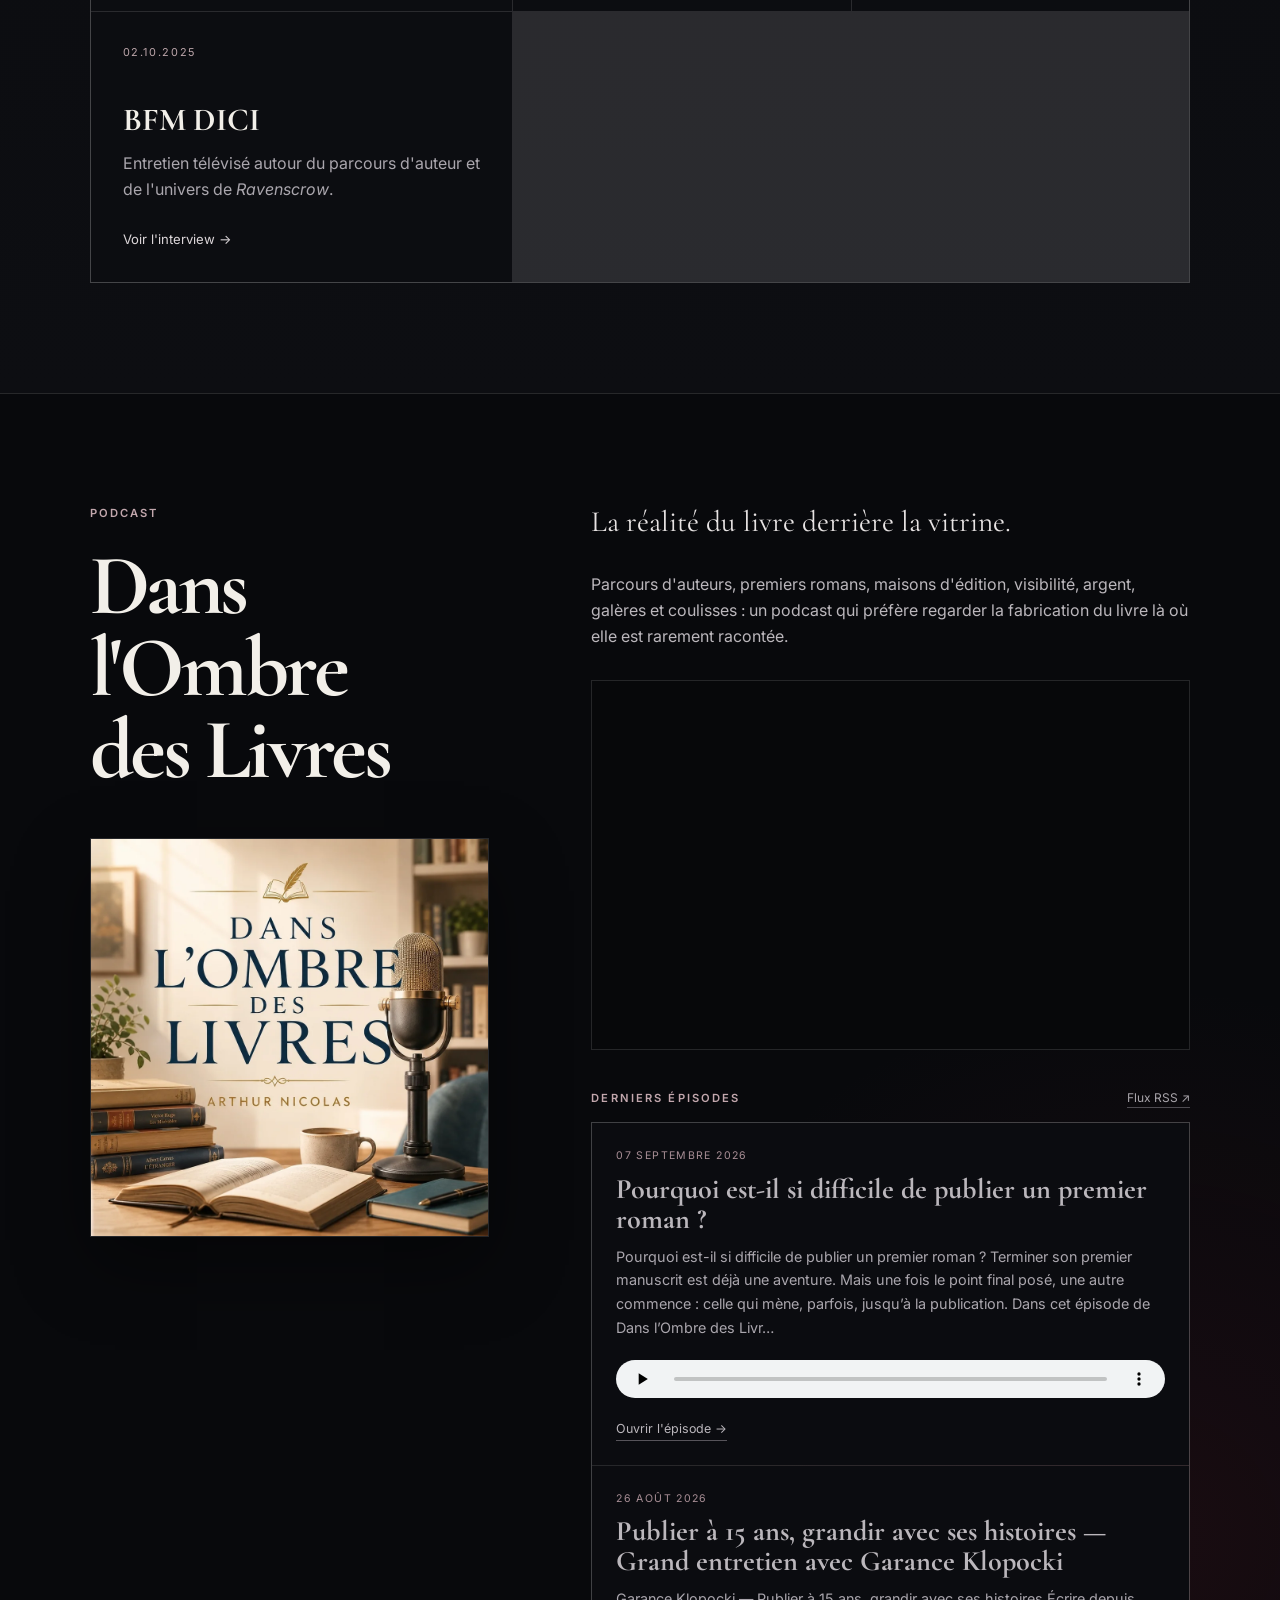
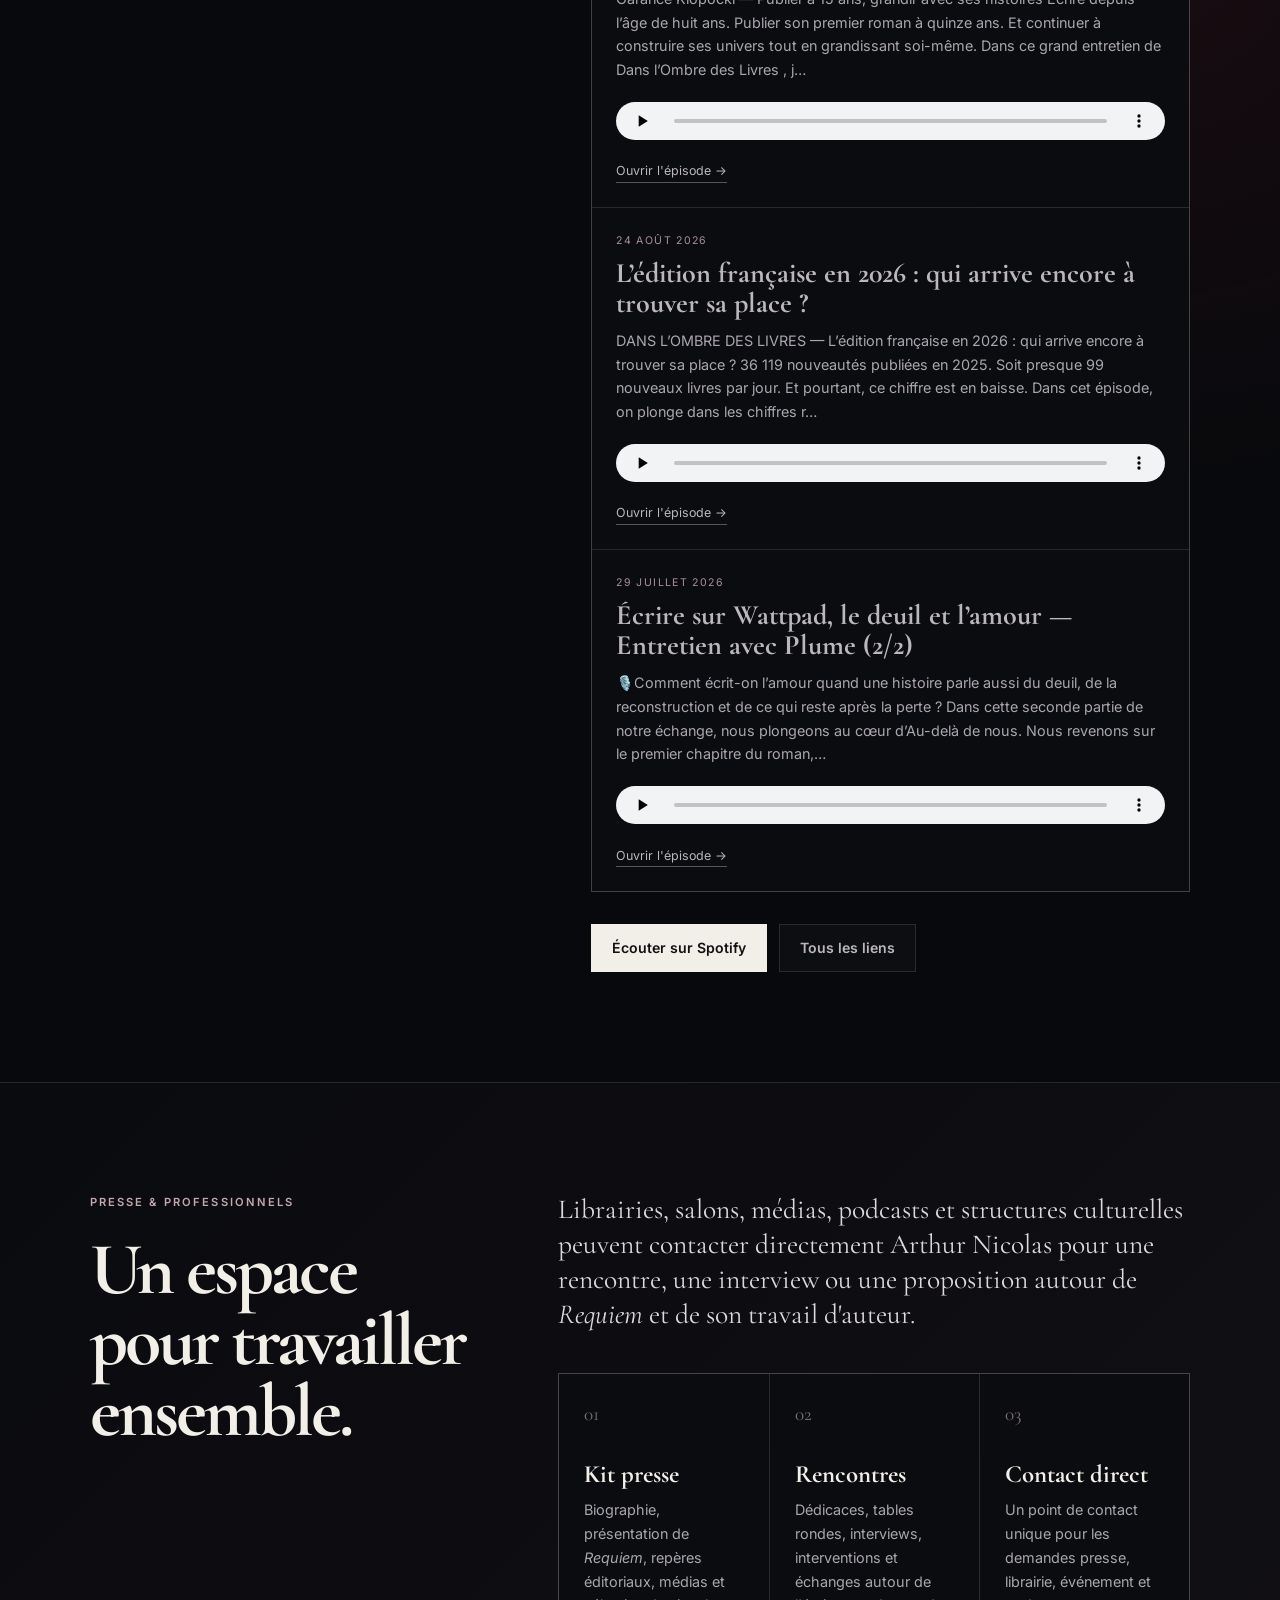
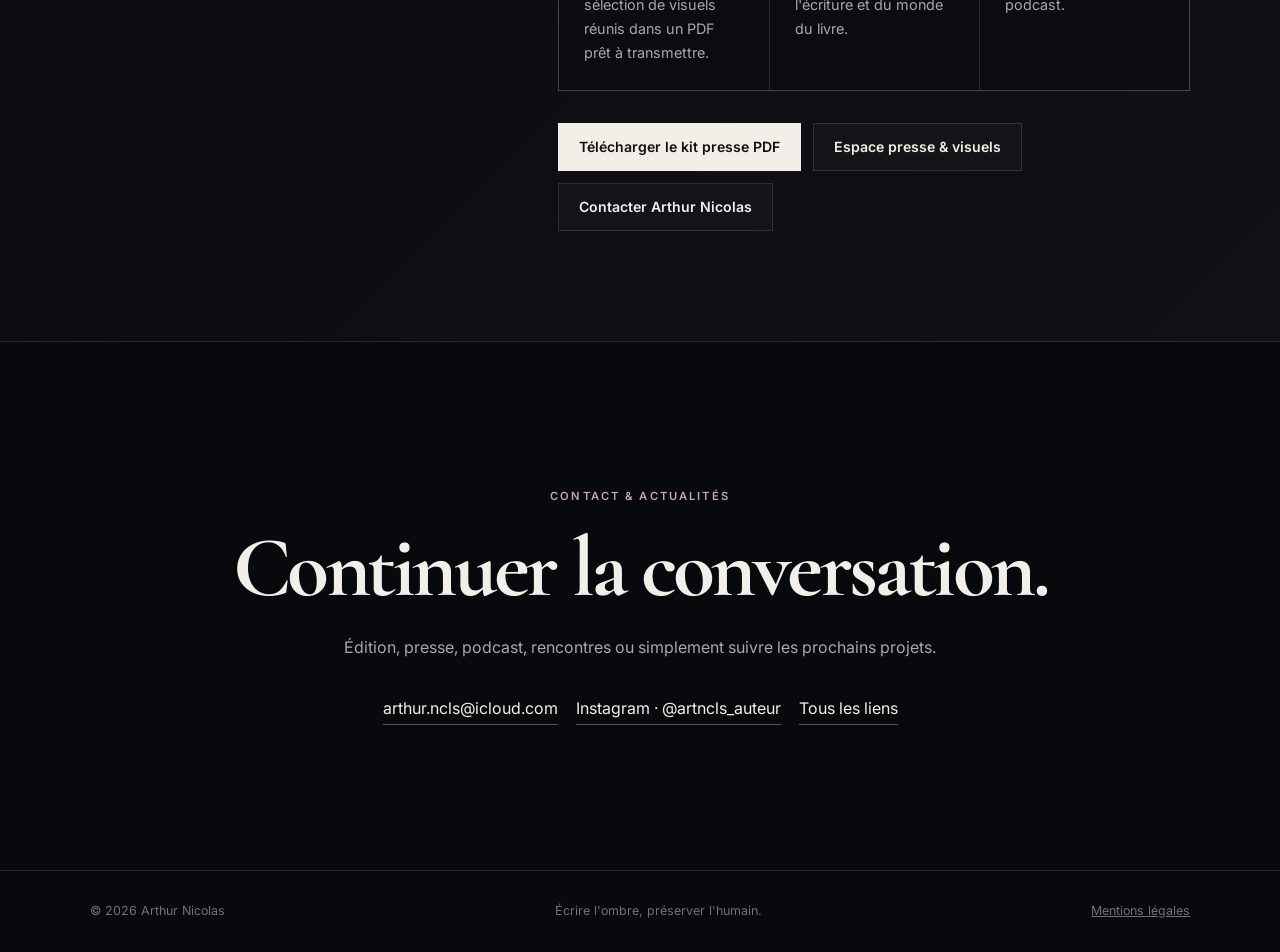
==== commit 3e6e3367: "Finalise les rencontres, la presse et les médias optimisés" ====
--- a/index.html
+++ b/index.html
@@ -13,12 +13,12 @@
   <meta property="og:title" content="Arthur Nicolas — Auteur">
   <meta property="og:description" content="Dark fantasy urbaine, thriller gothique, Requiem et Dans l'Ombre des Livres.">
   <meta property="og:url" content="https://arthurncls.github.io/">
-  <meta property="og:image" content="https://arthurncls.github.io/assets/requiem-cover.jpg">
-  <meta property="og:image:alt" content="Couverture de Requiem d'Arthur Nicolas, illustrée par Emma Calleri">
+  <meta property="og:image" content="https://arthurncls.github.io/assets/social/arthur-nicolas-og.jpg">
+  <meta property="og:image:alt" content="Arthur Nicolas — auteur de Requiem et créateur de Dans l'Ombre des Livres">
   <meta name="twitter:card" content="summary_large_image">
   <meta name="twitter:title" content="Arthur Nicolas — Auteur">
   <meta name="twitter:description" content="Dark fantasy urbaine, thriller gothique, Requiem et Dans l'Ombre des Livres.">
-  <meta name="twitter:image" content="https://arthurncls.github.io/assets/requiem-cover.jpg">
+  <meta name="twitter:image" content="https://arthurncls.github.io/assets/social/arthur-nicolas-og.jpg">
   <title>Arthur Nicolas — Auteur</title>
   <link rel="icon" href="favicon.svg" type="image/svg+xml">
   <link rel="preconnect" href="https://fonts.googleapis.com">
@@ -50,7 +50,7 @@
         "numberOfPages": 374,
         "genre": ["Dark fantasy urbaine gothique", "Thriller fantastique", "Horreur gothique"],
         "author": {"@id": "https://arthurncls.github.io/#arthur-nicolas"},
-        "image": "https://arthurncls.github.io/assets/requiem-cover.jpg"
+        "image": "https://arthurncls.github.io/assets/social/arthur-nicolas-og.jpg"
       },
       {
         "@type": "PodcastSeries",
@@ -99,7 +99,7 @@
         <p class="eyebrow">L'auteur</p>
         <h2>Arthur<br>Nicolas</h2>
         <figure class="author-photo">
-          <img src="assets/photos/arthur-author-ravenscrow.jpg" alt="Arthur Nicolas avec des exemplaires de Ravenscrow" loading="lazy">
+          <img src="assets/photos/arthur-author-ravenscrow.webp" alt="Arthur Nicolas avec des exemplaires de Ravenscrow" loading="lazy">
         </figure>
       </div>
       <div class="copy">
@@ -111,7 +111,7 @@
 
     <section class="section requiem" id="requiem">
       <figure class="cover-wrap">
-        <img src="assets/requiem-cover.jpg" alt="Couverture de Requiem, tome 1, d’Arthur Nicolas, illustrée par Emma Calleri">
+        <img src="assets/books/requiem.webp" alt="Couverture de Requiem, tome 1, d’Arthur Nicolas, illustrée par Emma Calleri">
         <figcaption>Illustration de couverture · Emma Calleri</figcaption>
       </figure>
       <div class="book-copy">
@@ -137,7 +137,7 @@
         </details>
         <blockquote>« Un thriller gothique qui bascule progressivement dans la dark fantasy, l'horreur cosmique et l'apocalypse sans perdre son moteur intime. »</blockquote>
         <figure class="requiem-atmosphere">
-          <img src="assets/photos/arthur-reading-ravenscrow.jpg" alt="Arthur Nicolas lisant Ravenscrow" loading="lazy">
+          <img src="assets/photos/arthur-reading-ravenscrow.webp" alt="Arthur Nicolas lisant Ravenscrow" loading="lazy">
           <figcaption>Dans les pages de Ravenscrow</figcaption>
         </figure>
       </div>
@@ -152,7 +152,7 @@
       <div class="bookstore-grid">
         <article class="store-card store-card-requiem">
           <div class="store-cover">
-            <img src="assets/requiem-cover.jpg" alt="Couverture de Requiem d'Arthur Nicolas">
+            <img src="assets/books/requiem.webp" alt="Couverture de Requiem d'Arthur Nicolas">
           </div>
           <div class="store-copy">
             <p class="store-kicker">La Saga des Ombres · Tome I</p>
@@ -163,7 +163,7 @@
         </article>
         <article class="store-card store-card-interpolis">
           <div class="store-cover">
-            <img src="https://d2ol7oe51mr4n9.cloudfront.net/user_3ITd6pgINnP96WmT6fmjnUlGJFT/9fbd618b-0db1-48c8-8bb6-c871122dea91.jpg" alt="Couverture d’Interpolis d’Arthur Nicolas" loading="lazy">
+            <img src="assets/books/interpolis.webp" alt="Couverture d’Interpolis d’Arthur Nicolas" loading="lazy">
           </div>
           <div class="store-copy">
             <p class="store-kicker">Science-fiction · Thriller dystopique</p>
@@ -196,37 +196,50 @@
         <p>Salons, dédicaces, festivals, interventions et médias : les prochaines dates seront annoncées ici et sur Instagram.</p>
       </div>
       <figure class="encounter-photo">
-        <img src="assets/photos/arthur-signing-ravenscrow.jpg" alt="Arthur Nicolas en séance de dédicace de Ravenscrow" loading="lazy">
+        <img src="assets/photos/arthur-signing-ravenscrow.webp" alt="Arthur Nicolas en séance de dédicace de Ravenscrow" loading="lazy">
         <figcaption>Dédicaces, échanges et rencontres autour des livres.</figcaption>
       </figure>
-      <div class="timeline">
-        <article class="timeline-featured">
-          <p class="timeline-kicker">Prochaines dates</p>
-          <h3>En préparation</h3>
-          <p>De nouvelles rencontres autour de <em>Requiem</em> et du travail d'auteur seront ajoutées au fil des confirmations.</p>
+      <div class="events-split">
+        <div class="events-label">
+          <p class="eyebrow">À venir</p>
+          <span>Les dates sont publiées uniquement lorsqu'elles sont confirmées.</span>
+        </div>
+        <article class="upcoming-card">
+          <div>
+            <p class="timeline-kicker">Prochaines rencontres</p>
+            <h3>En préparation</h3>
+          </div>
+          <p>De nouvelles rencontres autour de <em>Requiem</em>, du podcast et du travail d'auteur seront ajoutées ici au fil des confirmations.</p>
           <a href="https://instagram.com/artncls_auteur" target="_blank" rel="noreferrer">Suivre les annonces →</a>
         </article>
-        <a class="timeline-card timeline-link" href="https://www.dailymotion.com/video/x9rkasw" target="_blank" rel="noreferrer" aria-label="Voir l'interview BFM DICI sur Dailymotion">
-          <time datetime="2025-10-02">02.10.2025</time>
-          <h3>BFM DICI</h3>
-          <p>Entretien télévisé autour du parcours d'auteur et de l'univers de <em>Ravenscrow</em>.</p>
-          <span class="watch-link">Voir l'interview →</span>
-        </a>
-        <article>
-          <time datetime="2026-05-23">23.05.2026</time>
-          <h3>Intermarché · Saint-Pons</h3>
-          <p>Dédicace de <em>Ravenscrow</em> et rencontre avec les lecteurs, de 14 h 30 à 18 h.</p>
-        </article>
-        <article>
-          <time datetime="2026-07-04">04.07.2026</time>
-          <h3>Librairie de la Presse · Digne-les-Bains</h3>
-          <p>Dédicace de <em>Ravenscrow</em>, de 9 h 30 à 12 h 30, au 67 boulevard Gassendi.</p>
-        </article>
-        <article>
-          <time datetime="2025-11-29">29.11.2025</time>
-          <h3>E.Leclerc · Gap</h3>
-          <p>Séance de dédicace et échanges autour du roman.</p>
-        </article>
+
+        <div class="archive-head">
+          <p class="eyebrow">Archives</p>
+          <h3>Rencontres & médias passés</h3>
+        </div>
+        <div class="timeline timeline-archive">
+          <article>
+            <time datetime="2026-07-04">04.07.2026</time>
+            <h3>Librairie de la Presse · Digne-les-Bains</h3>
+            <p>Dédicace de <em>Ravenscrow</em>, de 9 h 30 à 12 h 30, au 67 boulevard Gassendi.</p>
+          </article>
+          <article>
+            <time datetime="2026-05-23">23.05.2026</time>
+            <h3>Intermarché · Saint-Pons</h3>
+            <p>Dédicace de <em>Ravenscrow</em> et rencontre avec les lecteurs, de 14 h 30 à 18 h.</p>
+          </article>
+          <article>
+            <time datetime="2025-11-29">29.11.2025</time>
+            <h3>E.Leclerc · Gap</h3>
+            <p>Séance de dédicace et échanges autour du roman.</p>
+          </article>
+          <a class="timeline-card timeline-link" href="https://www.dailymotion.com/video/x9rkasw" target="_blank" rel="noreferrer" aria-label="Voir l'interview BFM DICI sur Dailymotion">
+            <time datetime="2025-10-02">02.10.2025</time>
+            <h3>BFM DICI</h3>
+            <p>Entretien télévisé autour du parcours d'auteur et de l'univers de <em>Ravenscrow</em>.</p>
+            <span class="watch-link">Voir l'interview →</span>
+          </a>
+        </div>
       </div>
     </section>
 
@@ -235,7 +248,7 @@
         <p class="eyebrow">Podcast</p>
         <h2>Dans l'Ombre<br>des Livres</h2>
         <figure class="podcast-artwork">
-          <img src="assets/photos/podcast-dans-ombre-livres.jpg" alt="Visuel du podcast Dans l'Ombre des Livres d'Arthur Nicolas" loading="lazy">
+          <img src="assets/photos/podcast-dans-ombre-livres.webp" alt="Visuel du podcast Dans l'Ombre des Livres d'Arthur Nicolas" loading="lazy">
         </figure>
       </div>
       <div class="copy">
@@ -274,13 +287,14 @@
       <div class="press-panel">
         <p class="press-intro">Librairies, salons, médias, podcasts et structures culturelles peuvent contacter directement Arthur Nicolas pour une rencontre, une interview ou une proposition autour de <em>Requiem</em> et de son travail d'auteur.</p>
         <div class="press-grid">
-          <div><span>01</span><h3>Dossier professionnel</h3><p>Biographie, présentation du roman, synopsis, informations éditoriales et visuels disponibles sur demande.</p></div>
+          <div><span>01</span><h3>Kit presse</h3><p>Biographie, présentation de <em>Requiem</em>, repères éditoriaux, médias et sélection de visuels réunis dans un PDF prêt à transmettre.</p></div>
           <div><span>02</span><h3>Rencontres</h3><p>Dédicaces, tables rondes, interviews, interventions et échanges autour de l'écriture et du monde du livre.</p></div>
           <div><span>03</span><h3>Contact direct</h3><p>Un point de contact unique pour les demandes presse, librairie, événement et podcast.</p></div>
         </div>
         <div class="actions">
-          <a class="button button-light" href="mailto:arthur.ncls@icloud.com?subject=Demande%20professionnelle%20-%20Arthur%20Nicolas">Contacter Arthur Nicolas</a>
-          <a class="button button-line" href="mailto:arthur.ncls@icloud.com?subject=Demande%20de%20dossier%20de%20presse%20-%20Requiem">Demander le dossier de presse</a>
+          <a class="button button-light" href="assets/presse/kit-presse-arthur-nicolas.pdf" download>Télécharger le kit presse PDF</a>
+          <a class="button button-line" href="presse.html">Espace presse & visuels</a>
+          <a class="button button-line" href="mailto:arthur.ncls@icloud.com?subject=Demande%20professionnelle%20-%20Arthur%20Nicolas">Contacter Arthur Nicolas</a>
         </div>
       </div>
     </section>
@@ -300,6 +314,7 @@
   <footer>
     <span>© <span id="year"></span> Arthur Nicolas</span>
     <span>Écrire l'ombre, préserver l'humain.</span>
+    <a class="footer-link" href="mentions-legales.html">Mentions légales</a>
   </footer>
   <script src="script.js"></script>
 </body>
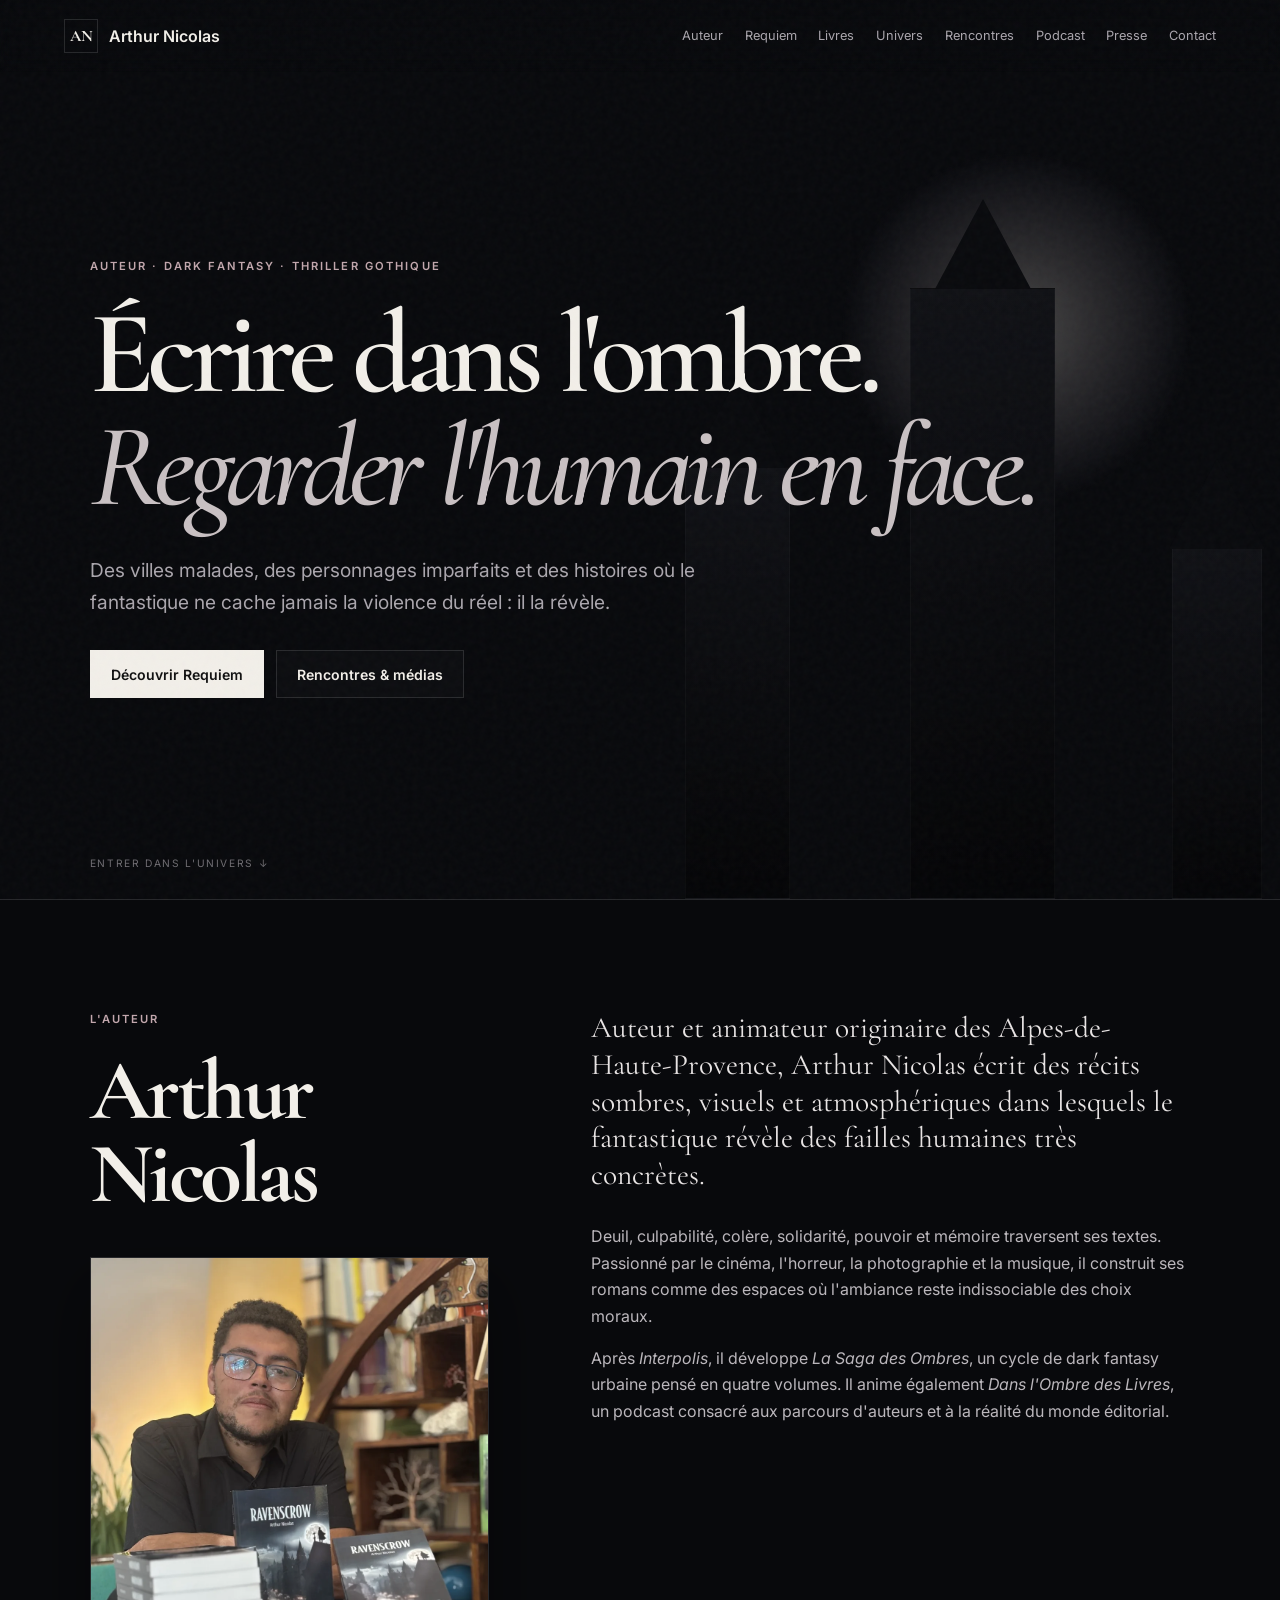
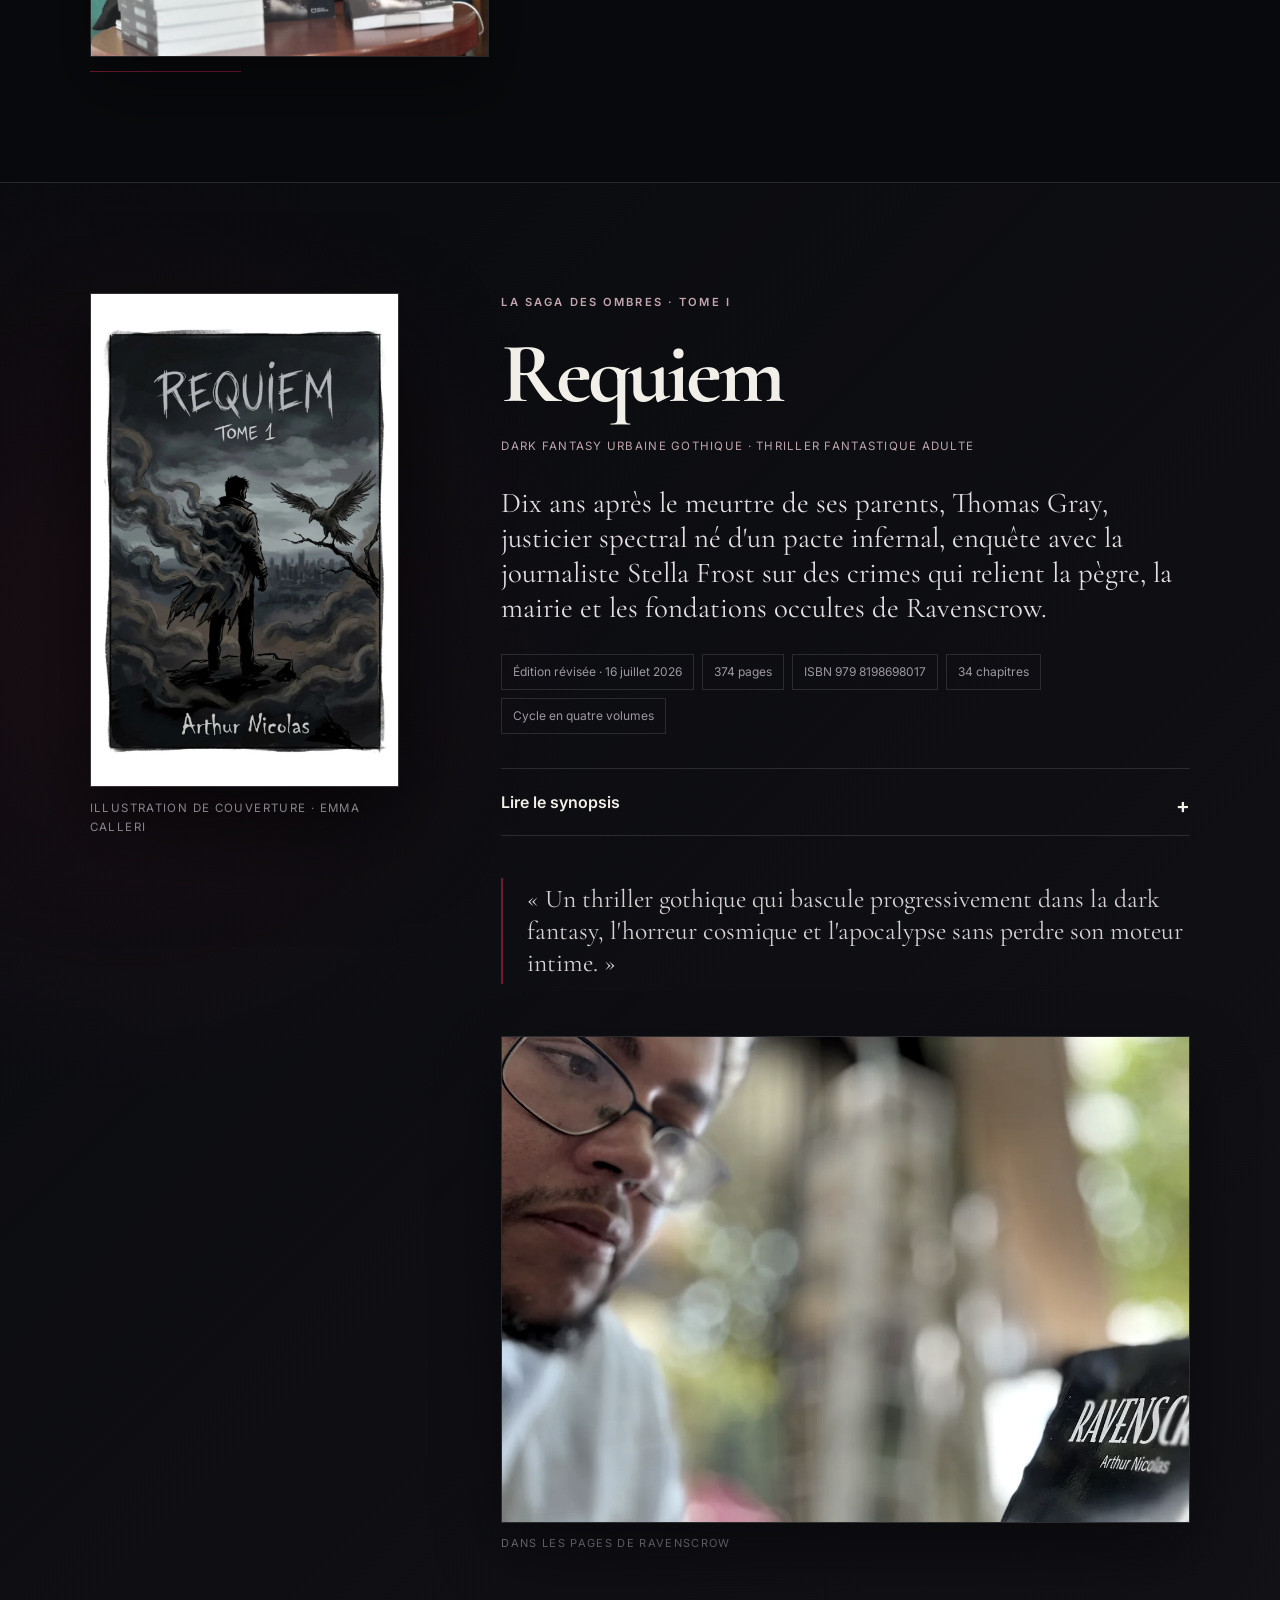
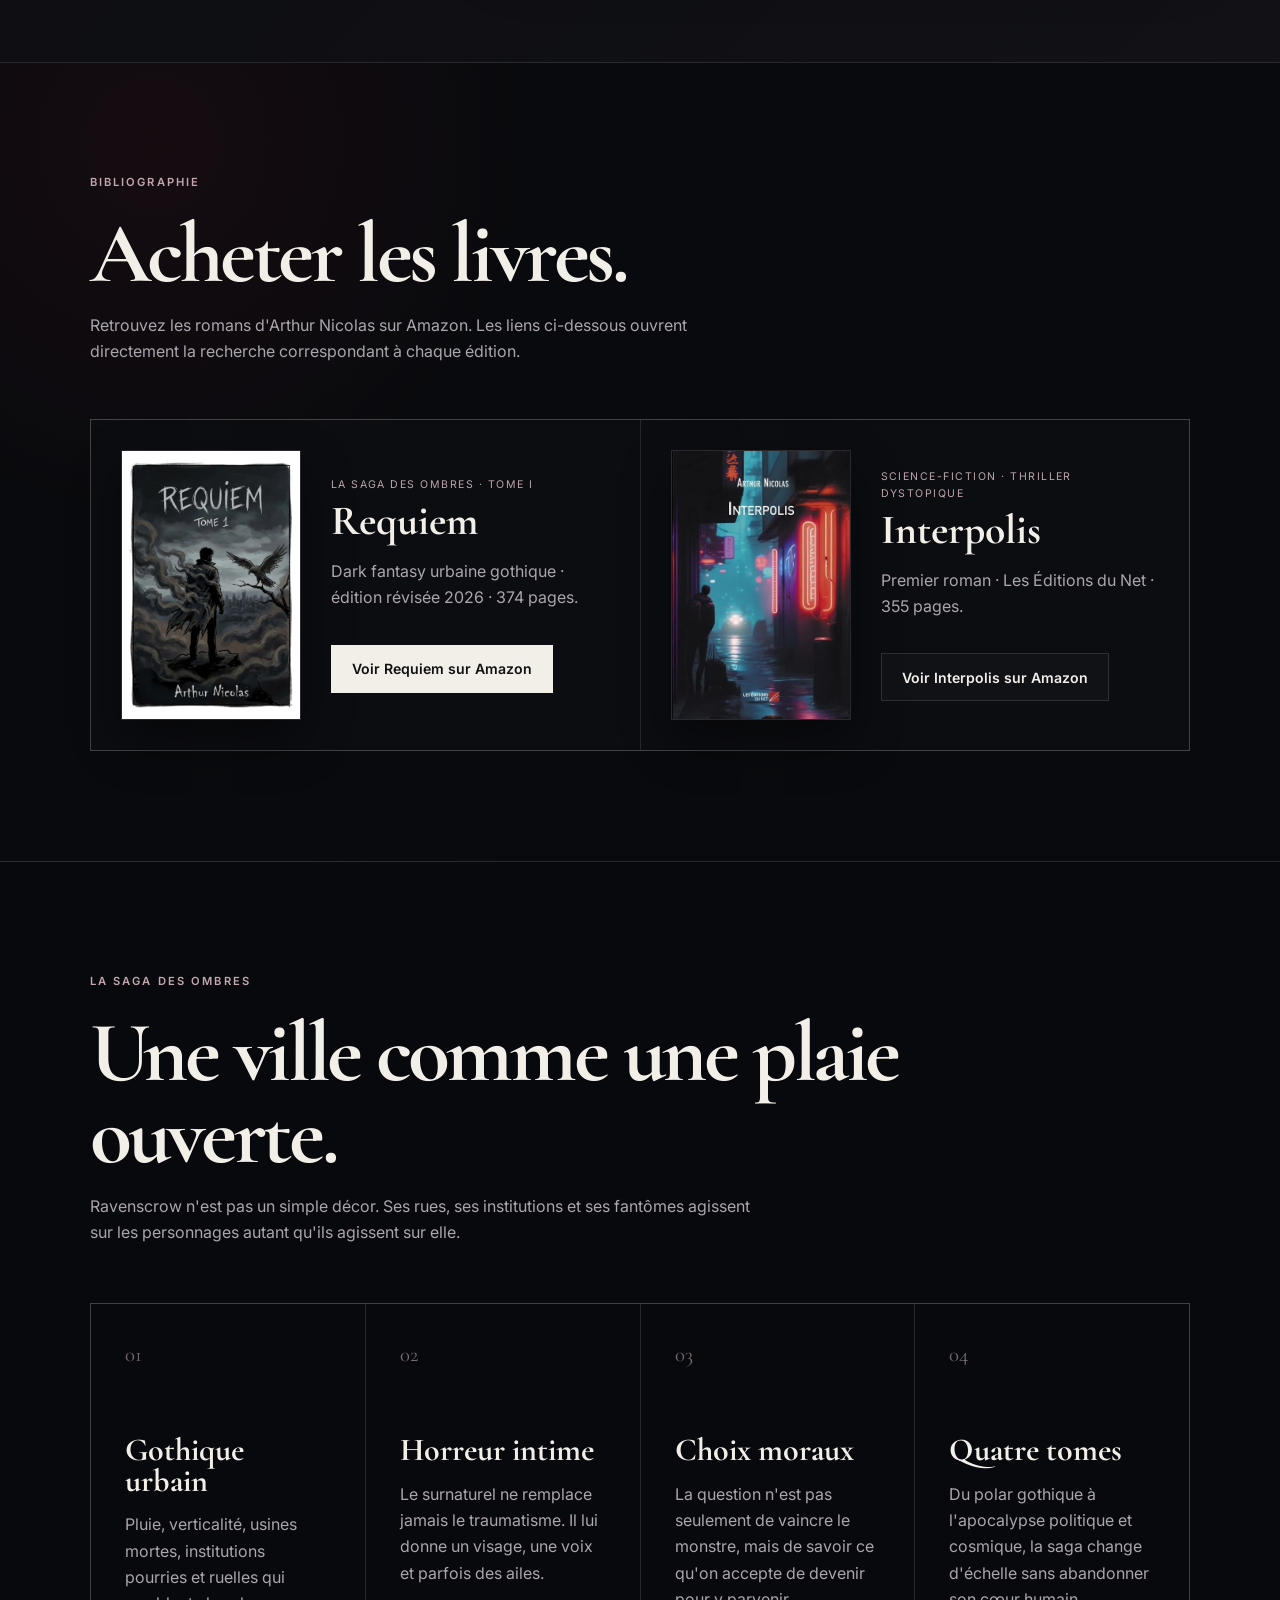
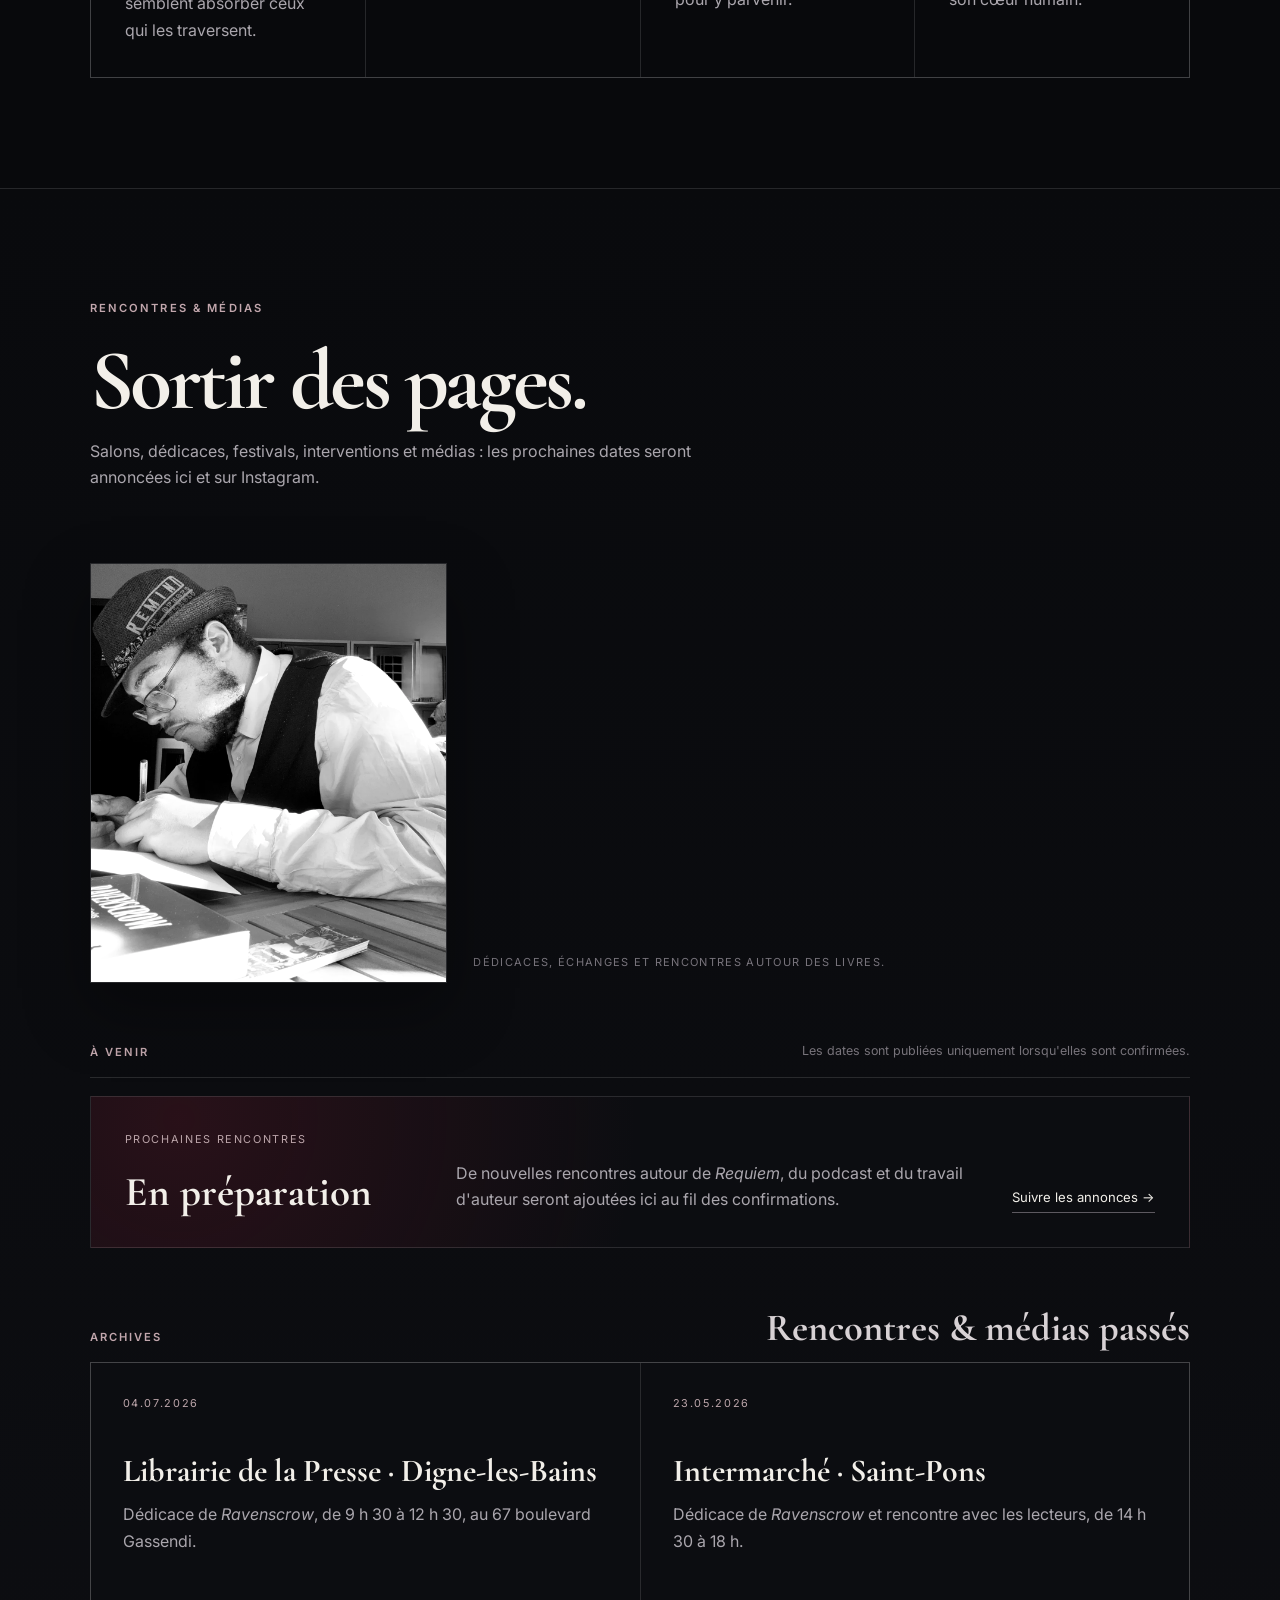
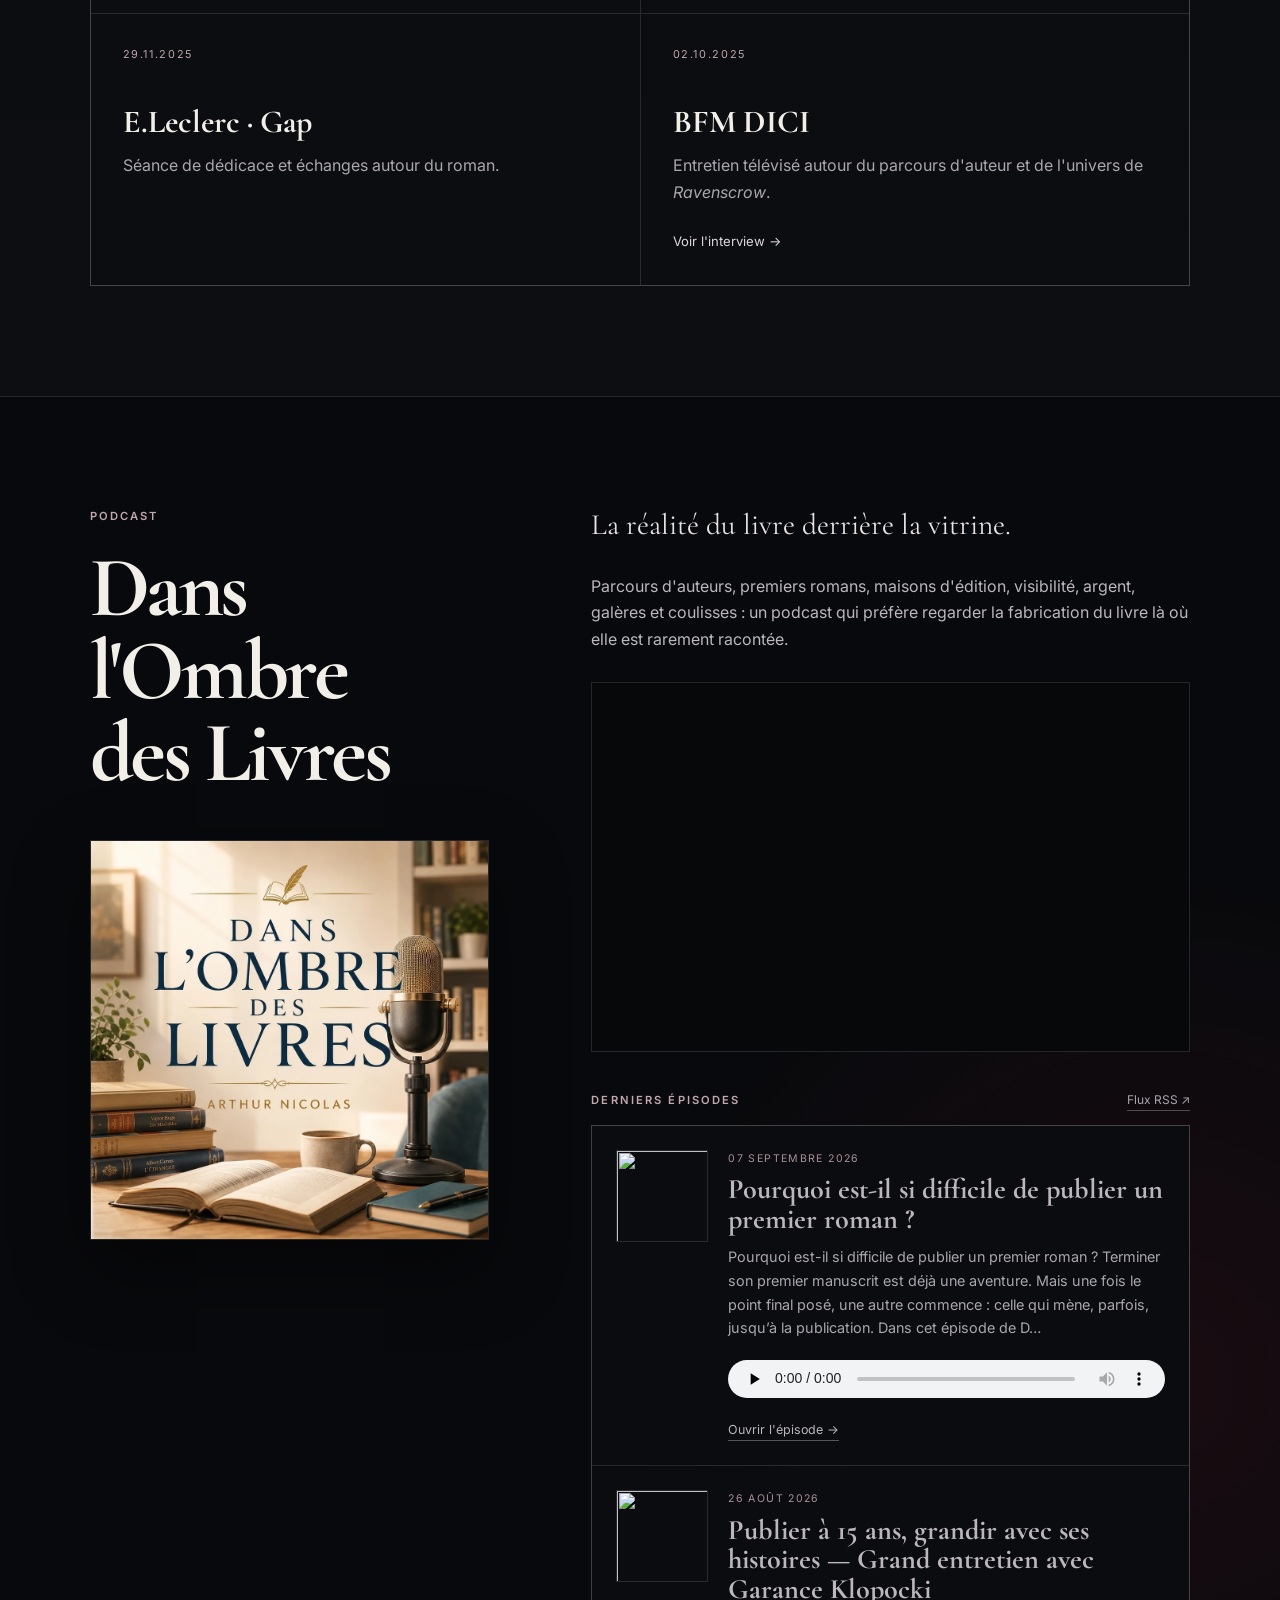
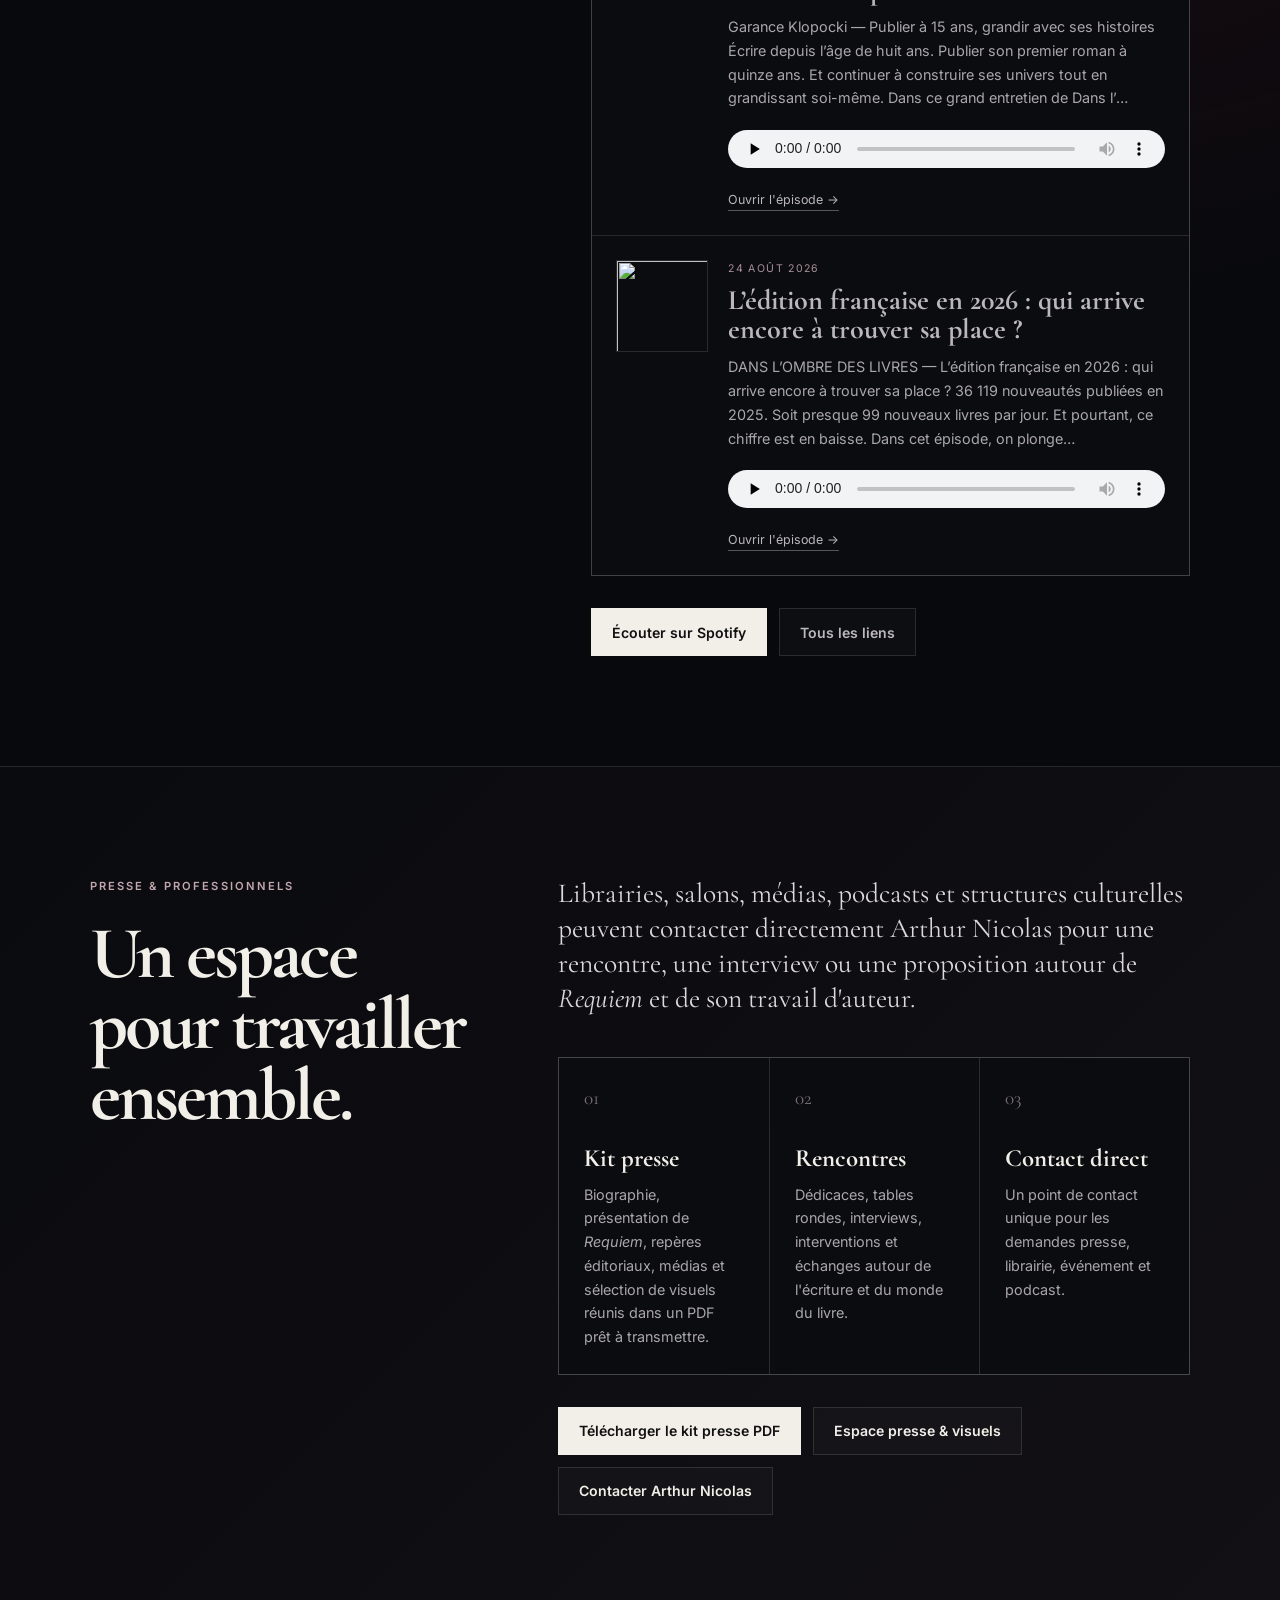
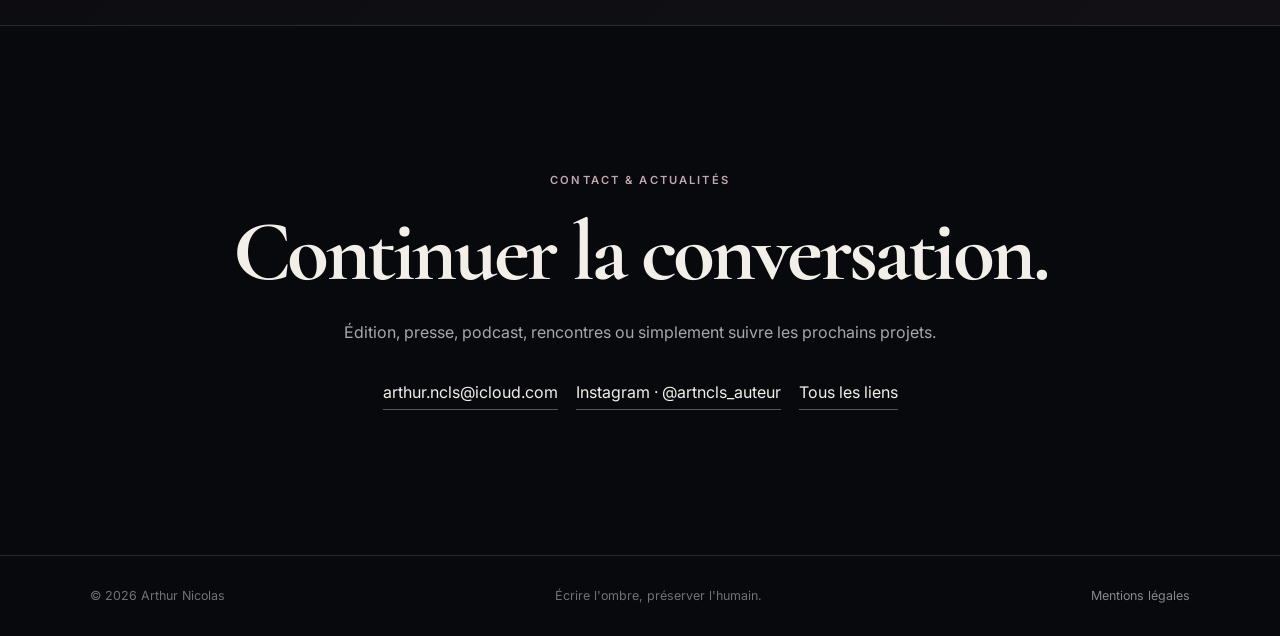
==== commit 19d8d39a: "Corrige l’image structurée de Requiem" ====
--- a/index.html
+++ b/index.html
@@ -50,7 +50,7 @@
         "numberOfPages": 374,
         "genre": ["Dark fantasy urbaine gothique", "Thriller fantastique", "Horreur gothique"],
         "author": {"@id": "https://arthurncls.github.io/#arthur-nicolas"},
-        "image": "https://arthurncls.github.io/assets/social/arthur-nicolas-og.jpg"
+        "image": "https://arthurncls.github.io/assets/books/requiem.webp"
       },
       {
         "@type": "PodcastSeries",
--- a/styles.css
+++ b/styles.css
@@ -174,4 +174,71 @@
   .timeline article{min-height:220px}
   footer{padding:25px 20px;flex-direction:column}
 }
-@media(prefers-reduced-motion:reduce){html{scroll-behavior:auto}.button{transition:none}}+@media(prefers-reduced-motion:reduce){html{scroll-behavior:auto}.button{transition:none}}
+
+/* Final polish */
+.events-split{margin-top:58px}
+.events-label{display:flex;align-items:flex-end;justify-content:space-between;gap:24px;padding-bottom:16px;border-bottom:1px solid var(--line)}
+.events-label .eyebrow{margin:0}
+.events-label span{font-size:.78rem;color:#77737a}
+.upcoming-card{display:grid;grid-template-columns:.8fr 1.4fr auto;gap:32px;align-items:end;padding:34px;margin-top:18px;border:1px solid var(--line);background:radial-gradient(circle at 8% 15%,rgba(114,26,45,.28),transparent 45%),#0c0d11}
+.upcoming-card .timeline-kicker{margin:0 0 24px;font-size:.68rem;text-transform:uppercase;letter-spacing:.15em;color:#bca5aa}
+.upcoming-card h3{font-size:clamp(2rem,3.2vw,3.3rem)}
+.upcoming-card>p{margin:0;color:var(--muted);max-width:620px}
+.upcoming-card>a{text-decoration:none;white-space:nowrap;font-size:.82rem;border-bottom:1px solid #5d5960;padding-bottom:3px}
+.archive-head{display:flex;align-items:end;justify-content:space-between;gap:22px;margin-top:62px;margin-bottom:16px}
+.archive-head .eyebrow{margin:0}
+.archive-head h3{font-size:clamp(1.8rem,3vw,2.9rem);color:#d7d1d4}
+.timeline.timeline-archive{margin-top:0;grid-template-columns:repeat(2,1fr)}
+.timeline.timeline-archive article,.timeline.timeline-archive .timeline-card{min-height:250px}
+.rss-episode{display:grid;grid-template-columns:92px minmax(0,1fr);gap:20px;align-items:start}
+.rss-episode.no-image{grid-template-columns:1fr}
+.rss-thumb{display:block;width:92px;height:92px;object-fit:cover;border:1px solid var(--line)}
+.rss-content{min-width:0}
+.rss-content time{margin-bottom:8px}
+.footer-link{color:#8a868e;text-decoration:none}
+.footer-link:hover{color:var(--text)}
+.subpage{min-height:100vh;background:var(--bg)}
+.subpage-header{position:sticky;top:0;z-index:30;padding:18px clamp(20px,6vw,86px);display:flex;align-items:center;justify-content:space-between;background:rgba(8,9,12,.94);border-bottom:1px solid var(--line);backdrop-filter:blur(10px)}
+.subpage-header a{text-decoration:none}
+.back-link{font-size:.78rem;color:#aaa6ad}
+.press-page,.legal-page{max-width:1180px;margin:0 auto;padding:82px clamp(20px,6vw,80px) 110px}
+.press-hero{display:grid;grid-template-columns:1.15fr .85fr;gap:7vw;align-items:center;padding-bottom:70px;border-bottom:1px solid var(--line)}
+.press-hero h1{font-size:clamp(3.8rem,8vw,7.5rem)}
+.press-hero p{color:var(--muted);max-width:650px}
+.press-hero img{display:block;width:100%;max-width:380px;margin-left:auto;border:1px solid var(--line);box-shadow:0 28px 70px rgba(0,0,0,.45)}
+.press-page section,.legal-page section{padding:58px 0;border-bottom:1px solid var(--line)}
+.press-page section:last-child,.legal-page section:last-child{border-bottom:0}
+.press-page h2,.legal-page h1,.legal-page h2{font-family:var(--serif);line-height:1}
+.press-page h2{font-size:clamp(2.5rem,5vw,4.6rem);margin-bottom:22px}
+.press-page p,.legal-page p,.legal-page li{color:#b7b3b9}
+.press-facts{display:grid;grid-template-columns:repeat(4,1fr);gap:1px;background:var(--line);border:1px solid var(--line);margin-top:28px}
+.press-facts div{background:#0b0c10;padding:24px}
+.press-facts strong{display:block;font-family:var(--serif);font-size:1.35rem;color:var(--text);margin-bottom:6px}
+.asset-grid{display:grid;grid-template-columns:repeat(3,1fr);gap:16px;margin-top:28px}
+.asset-card{display:flex;flex-direction:column;border:1px solid var(--line);background:#0b0c10;padding:18px;text-decoration:none}
+.asset-card img{display:block;width:100%;aspect-ratio:4/3;object-fit:cover;margin-bottom:16px}
+.asset-card strong{font-family:var(--serif);font-size:1.35rem}
+.asset-card span{color:#8d8990;font-size:.78rem;margin-top:4px}
+.legal-page{max-width:900px}
+.legal-page h1{font-size:clamp(3.4rem,7vw,6rem);margin:0 0 24px}
+.legal-page h2{font-size:2rem;margin:0 0 16px}
+.legal-page ul{padding-left:20px}
+.download-note{font-size:.76rem;color:#77737a!important}
+@media(max-width:900px){
+  .upcoming-card{grid-template-columns:1fr}
+  .upcoming-card>a{justify-self:start}
+  .press-hero{grid-template-columns:1fr}
+  .press-hero img{margin:0;max-width:340px}
+  .press-facts{grid-template-columns:repeat(2,1fr)}
+  .asset-grid{grid-template-columns:1fr 1fr}
+}
+@media(max-width:640px){
+  .events-label,.archive-head{align-items:flex-start;flex-direction:column;gap:7px}
+  .timeline.timeline-archive{grid-template-columns:1fr}
+  .rss-episode{grid-template-columns:72px minmax(0,1fr);gap:14px}
+  .rss-thumb{width:72px;height:72px}
+  .subpage-header{padding:14px 20px}
+  .press-page,.legal-page{padding:62px 20px 90px}
+  .press-facts,.asset-grid{grid-template-columns:1fr}
+}
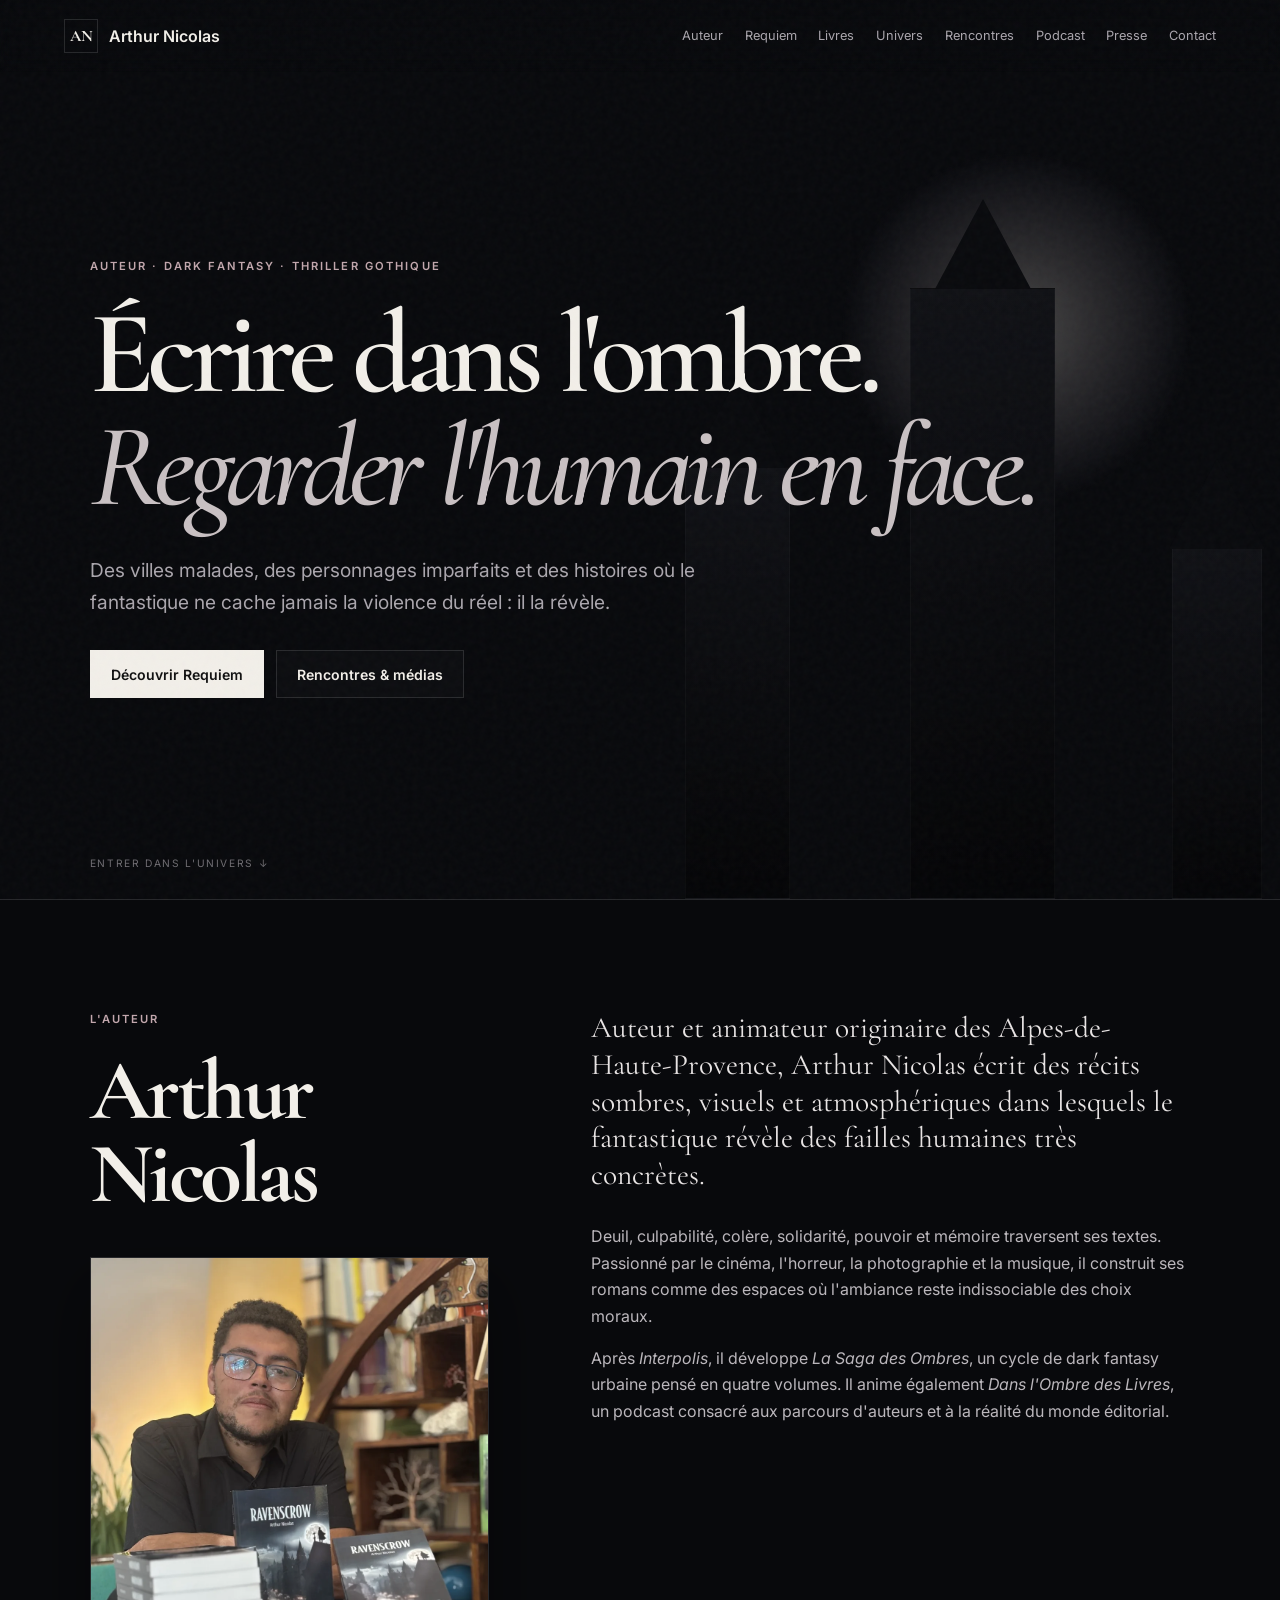
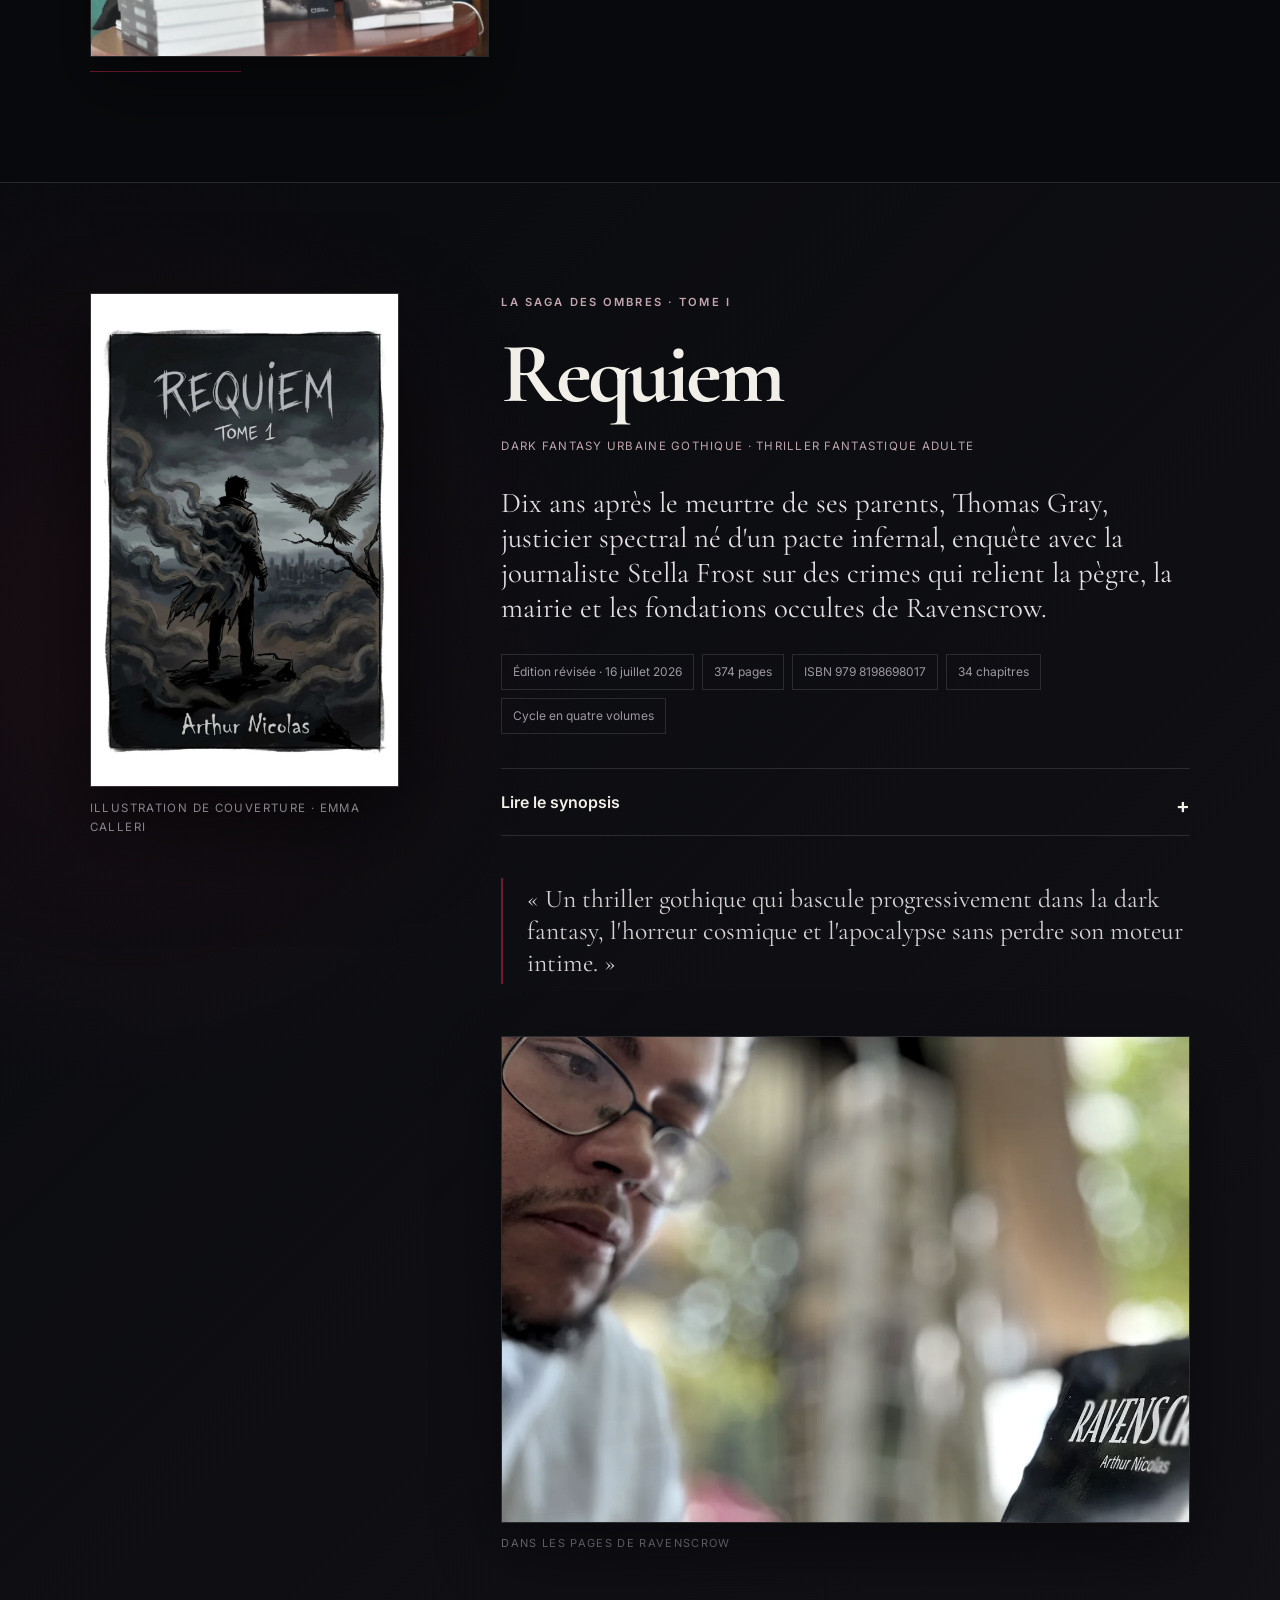
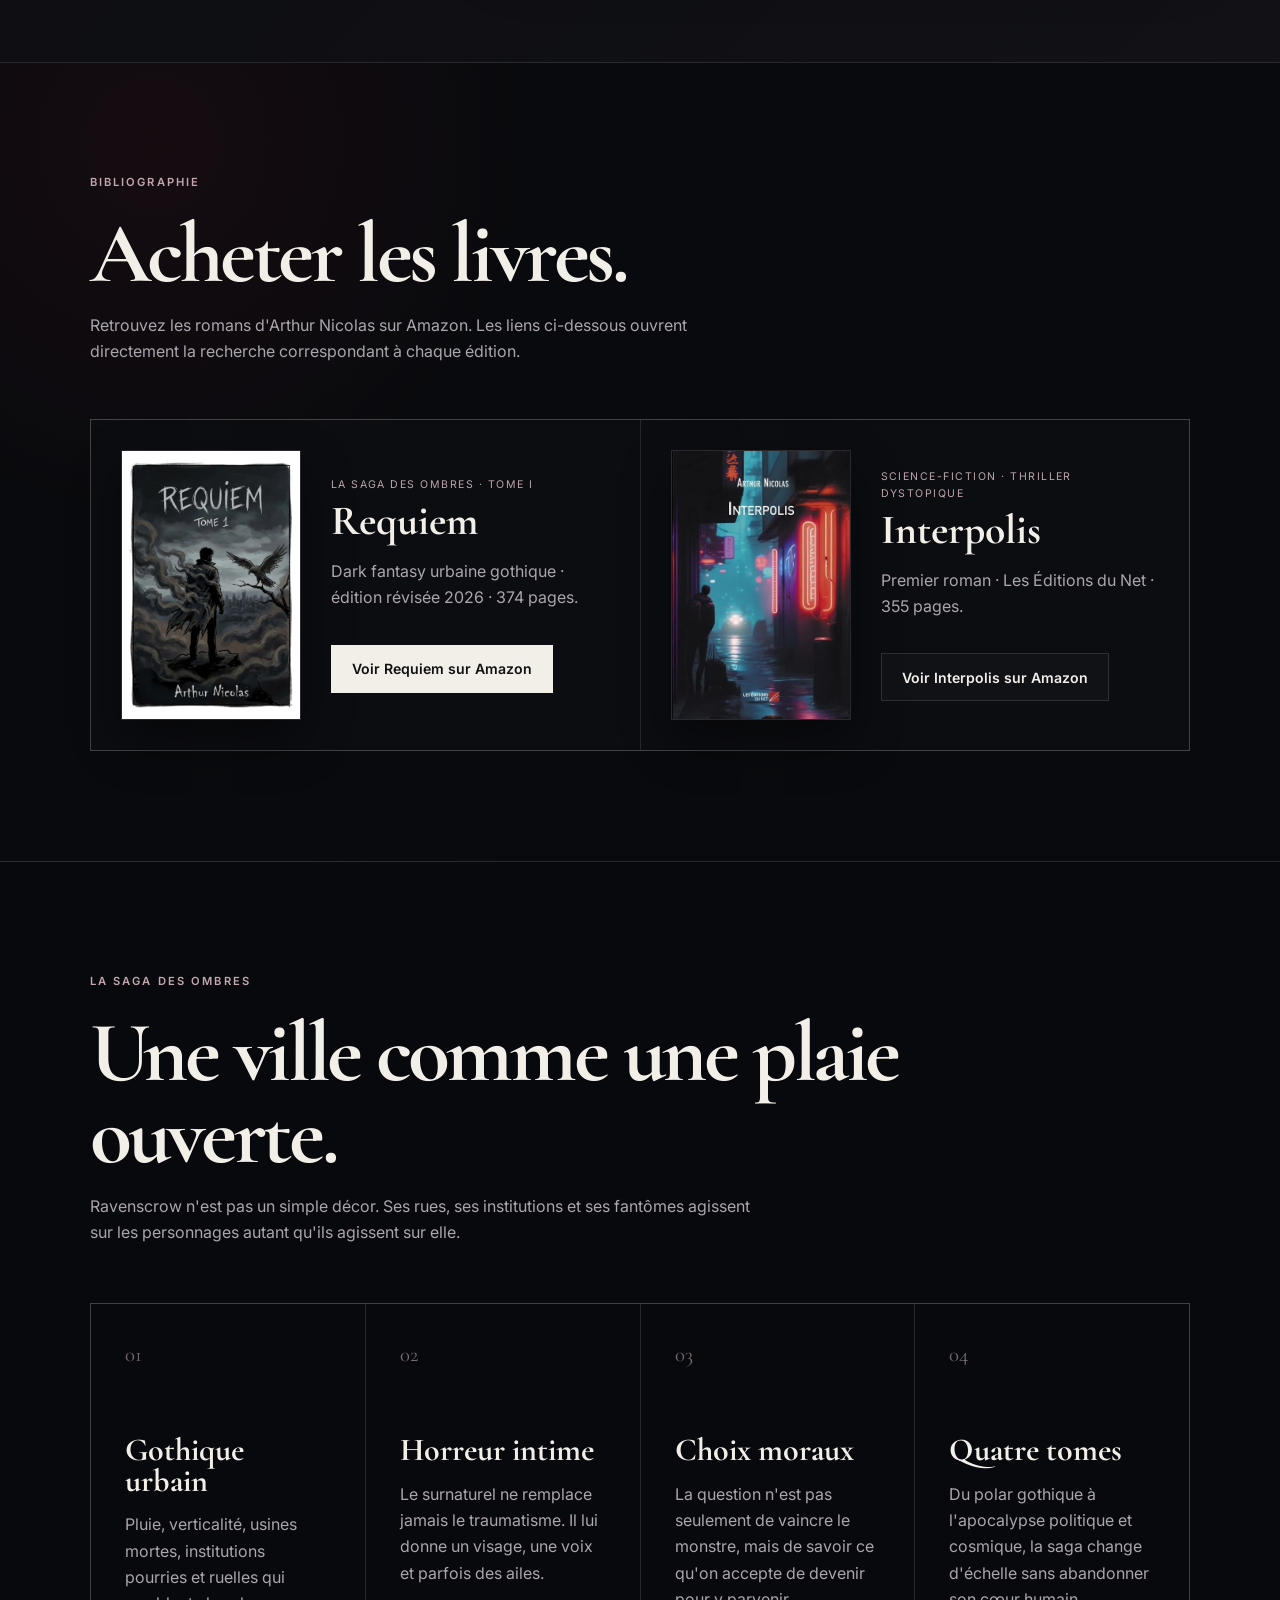
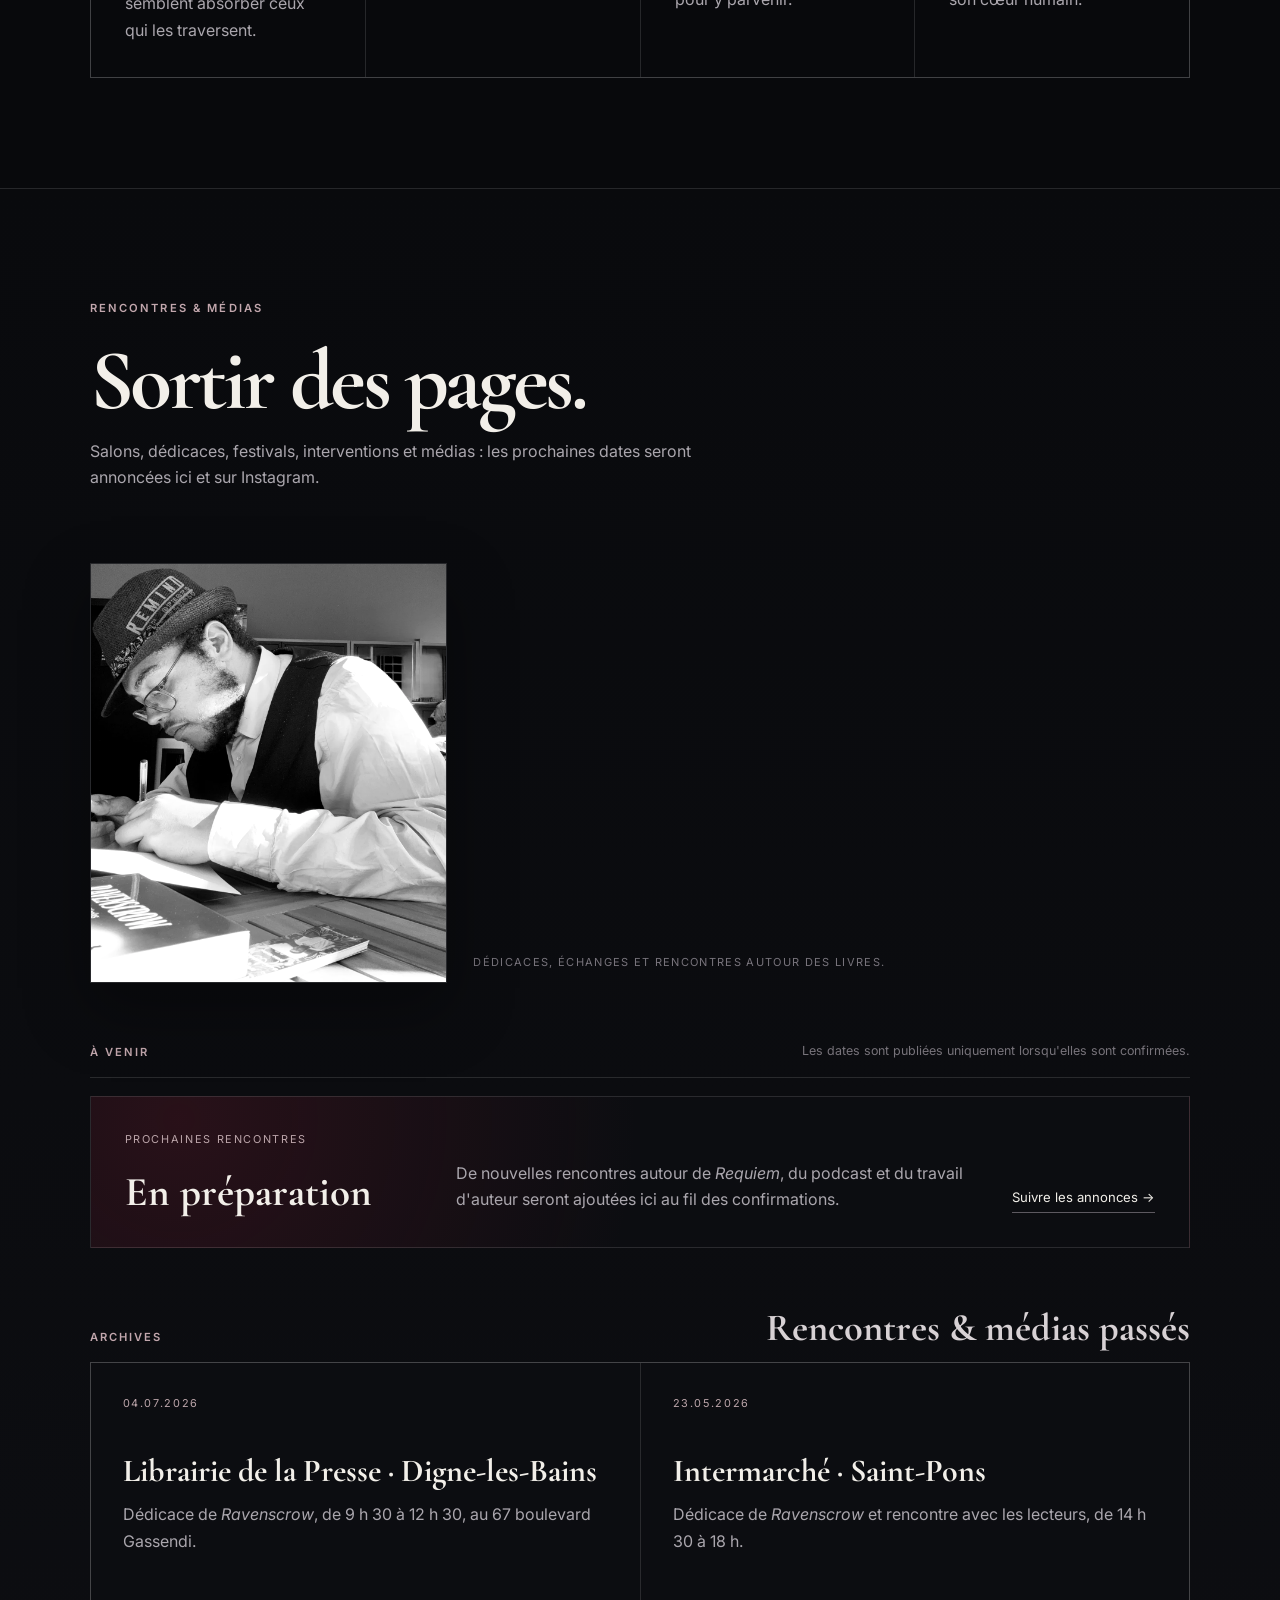
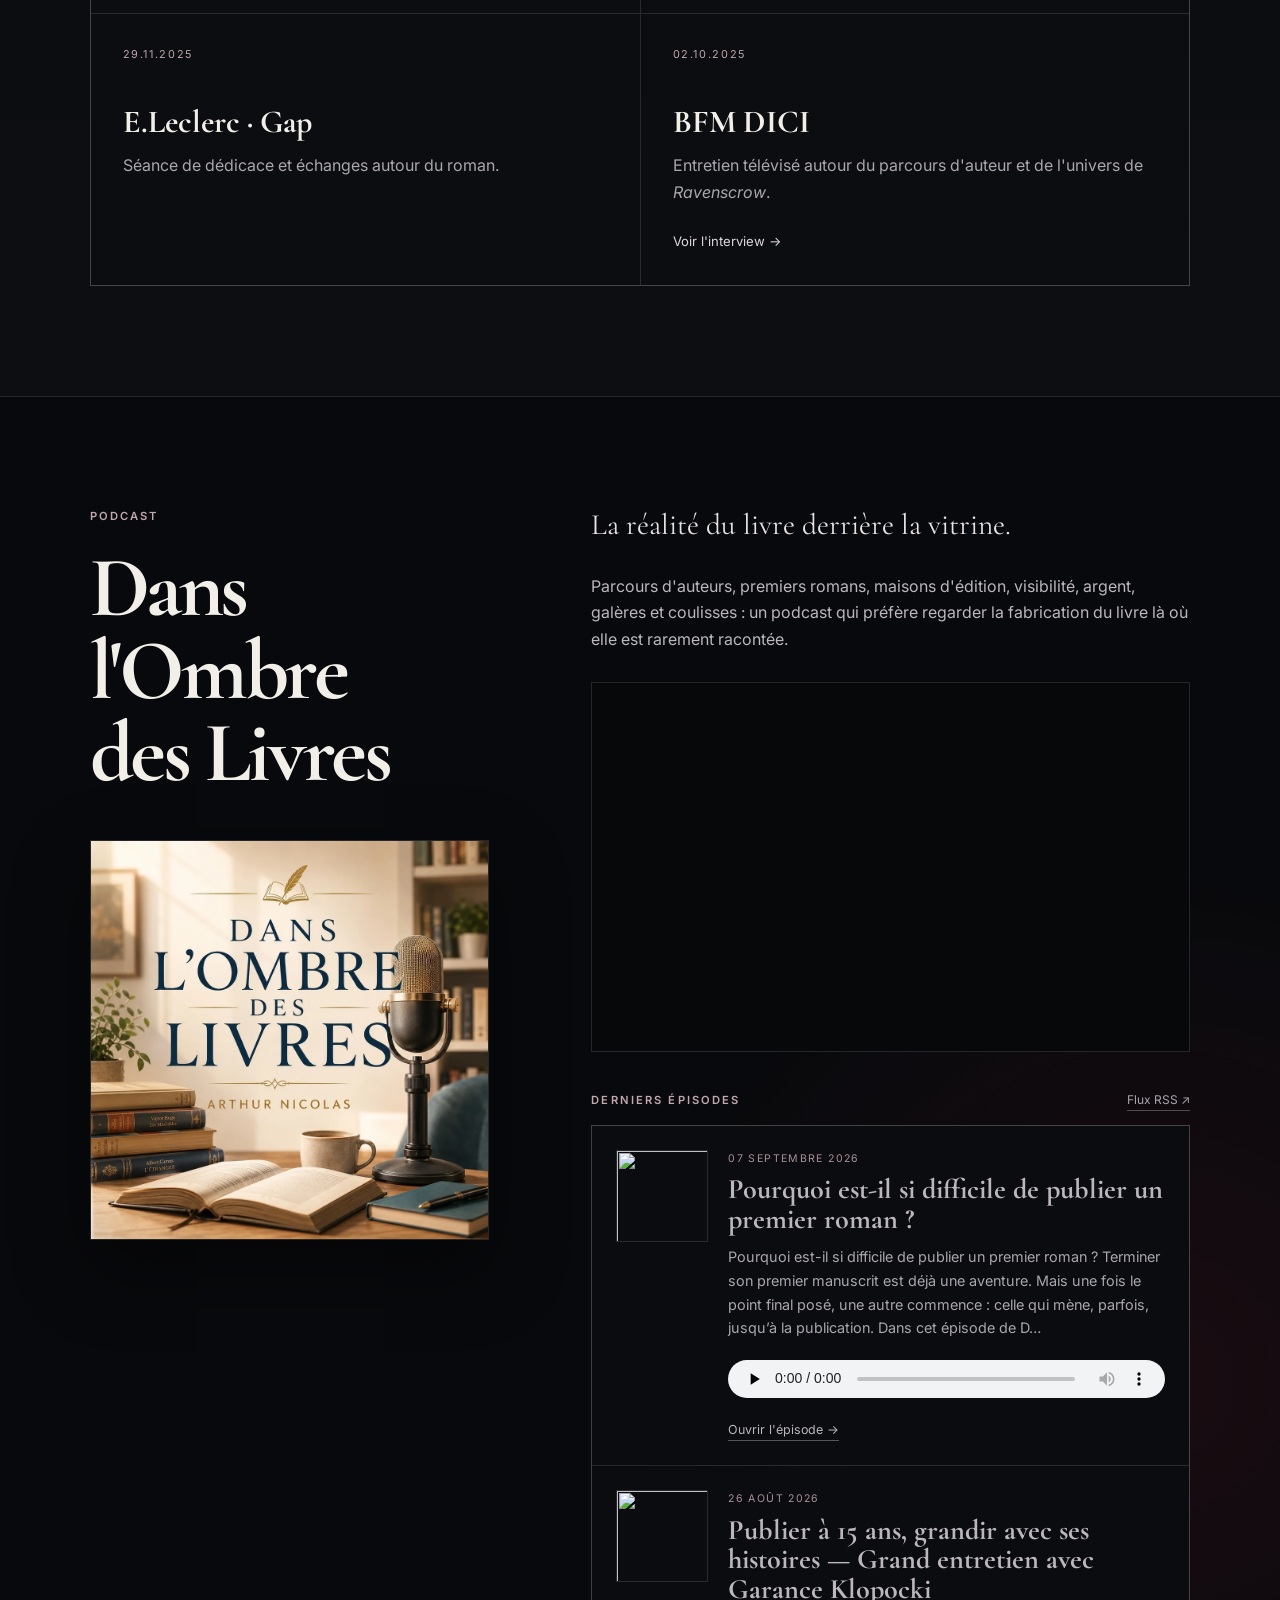
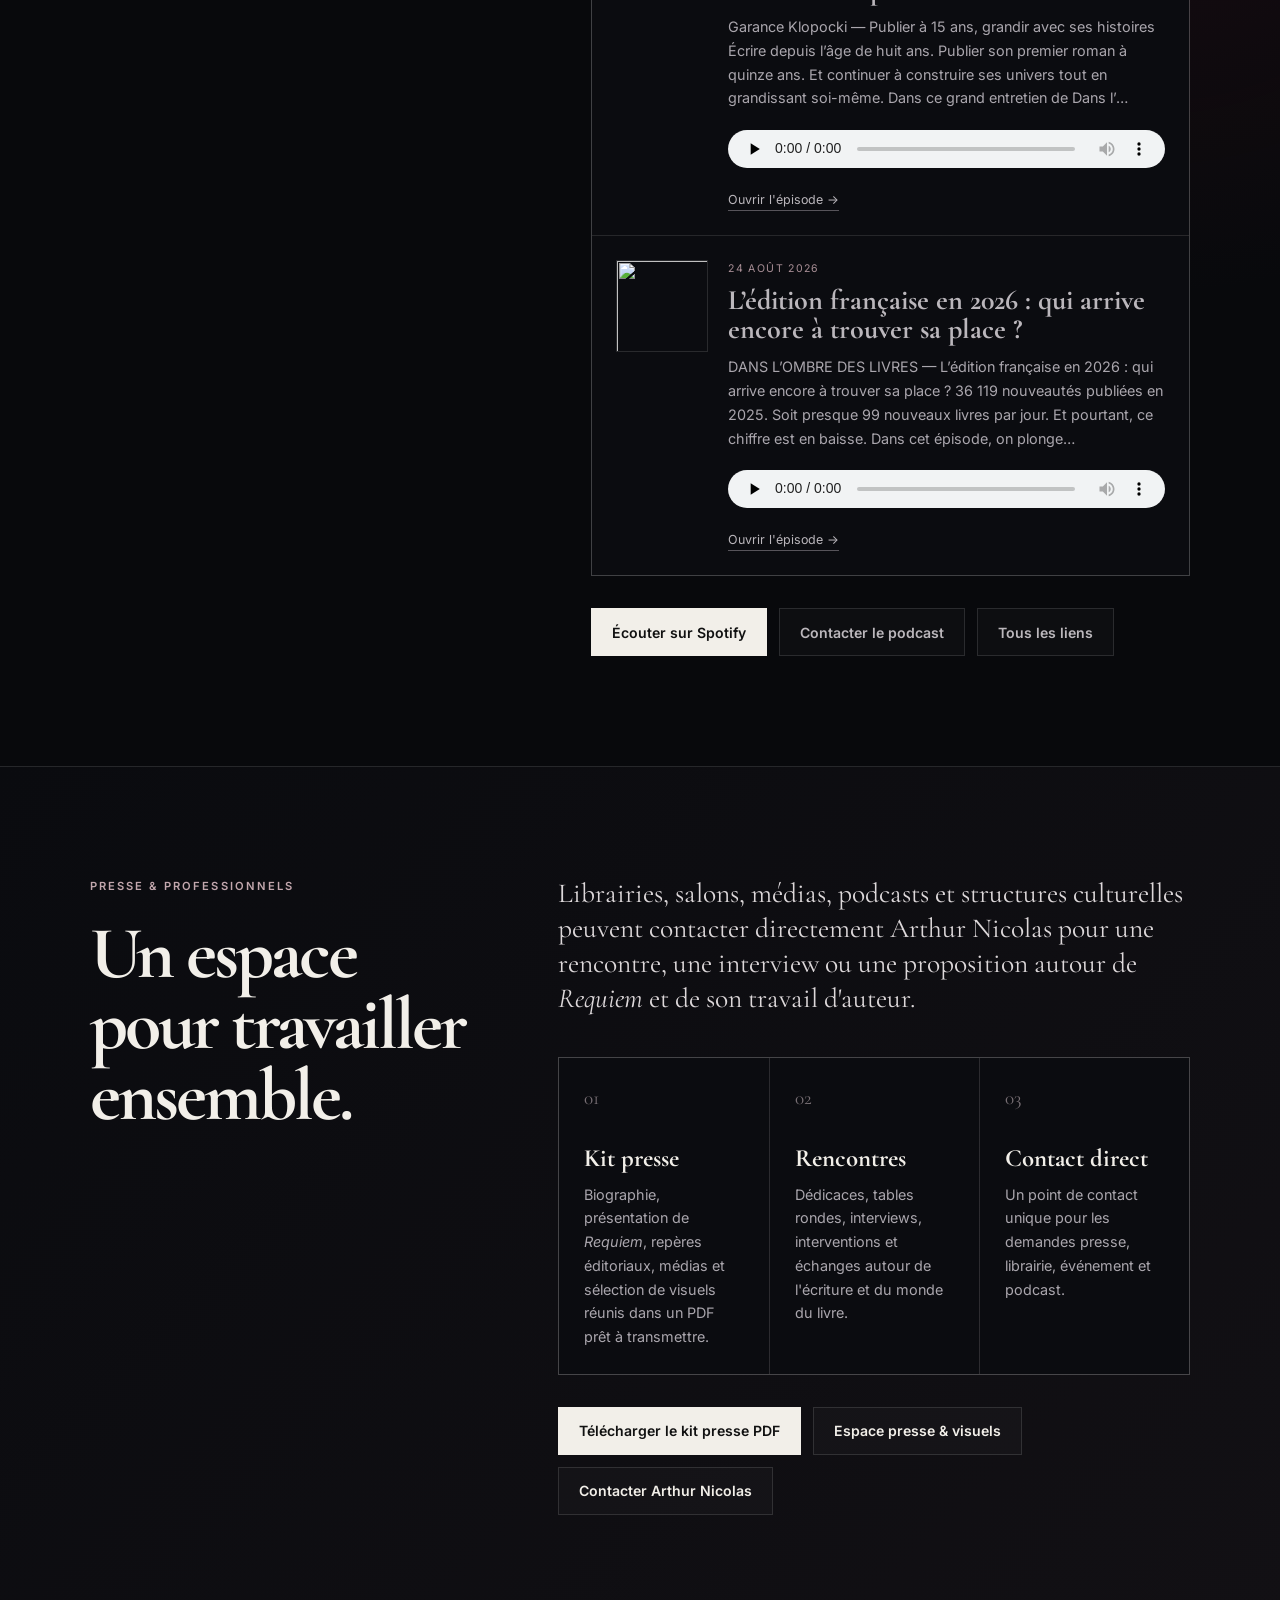
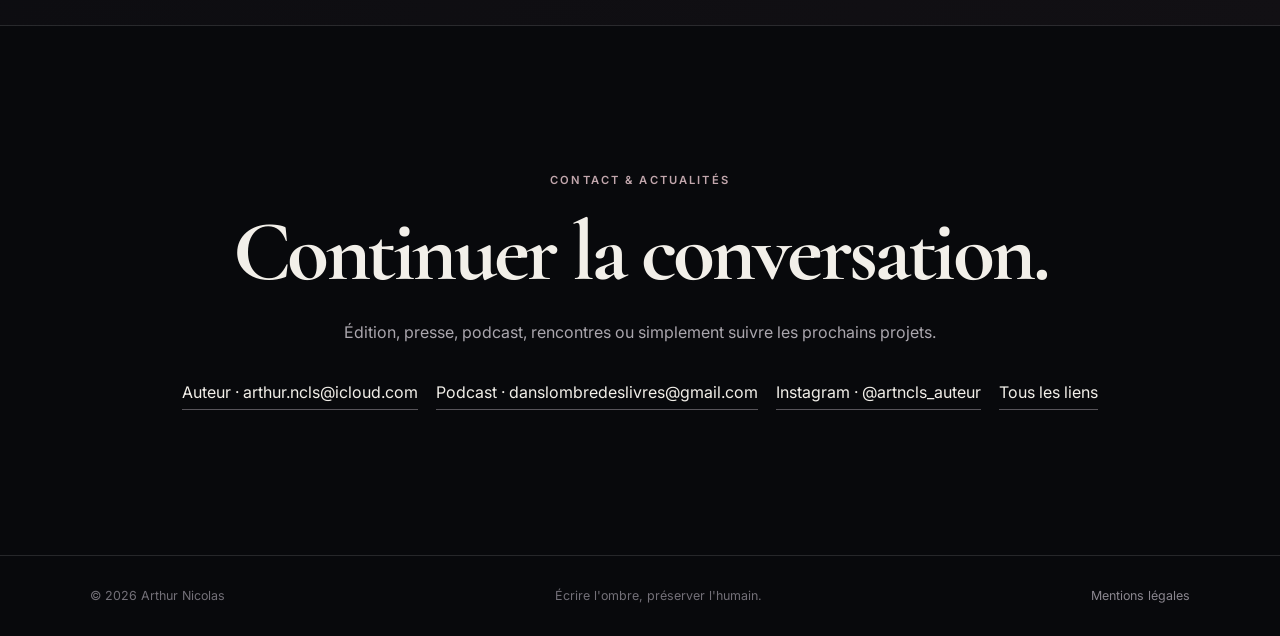
==== commit e17d29f2: "Ajoute le contact dédié du podcast" ====
--- a/index.html
+++ b/index.html
@@ -274,6 +274,7 @@
         </div>
         <div class="actions">
           <a class="button button-light" href="https://open.spotify.com/show/033r9RLPAxfJIBCkVPx3eZ" target="_blank" rel="noreferrer">Écouter sur Spotify</a>
+          <a class="button button-line" href="mailto:danslombredeslivres@gmail.com?subject=Dans%20l%27Ombre%20des%20Livres">Contacter le podcast</a>
           <a class="button button-line" href="https://linktr.ee/artncls_auteur" target="_blank" rel="noreferrer">Tous les liens</a>
         </div>
       </div>
@@ -304,7 +305,8 @@
       <h2>Continuer la conversation.</h2>
       <p>Édition, presse, podcast, rencontres ou simplement suivre les prochains projets.</p>
       <div class="contact-links">
-        <a href="mailto:arthur.ncls@icloud.com">arthur.ncls@icloud.com</a>
+        <a href="mailto:arthur.ncls@icloud.com">Auteur · arthur.ncls@icloud.com</a>
+        <a href="mailto:danslombredeslivres@gmail.com">Podcast · danslombredeslivres@gmail.com</a>
         <a href="https://instagram.com/artncls_auteur" target="_blank" rel="noreferrer">Instagram · @artncls_auteur</a>
         <a href="https://linktr.ee/artncls_auteur" target="_blank" rel="noreferrer">Tous les liens</a>
       </div>
